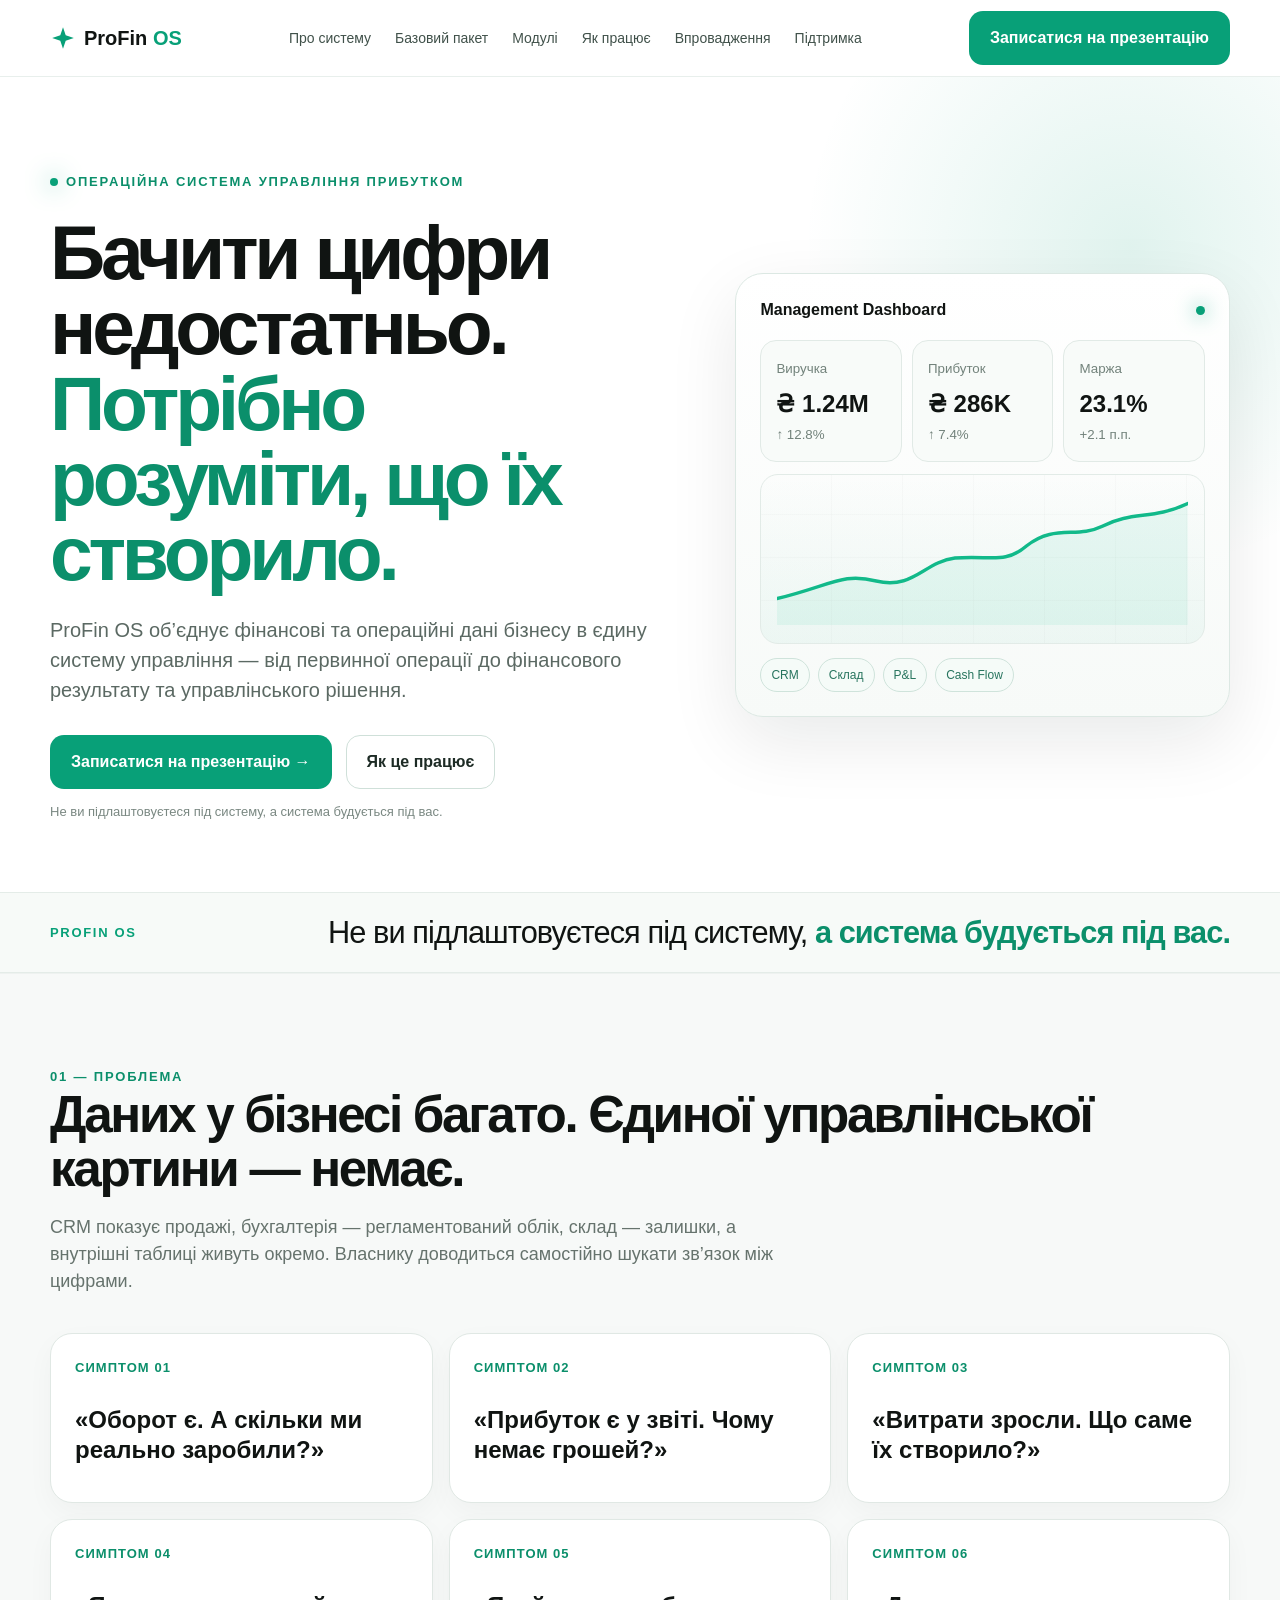
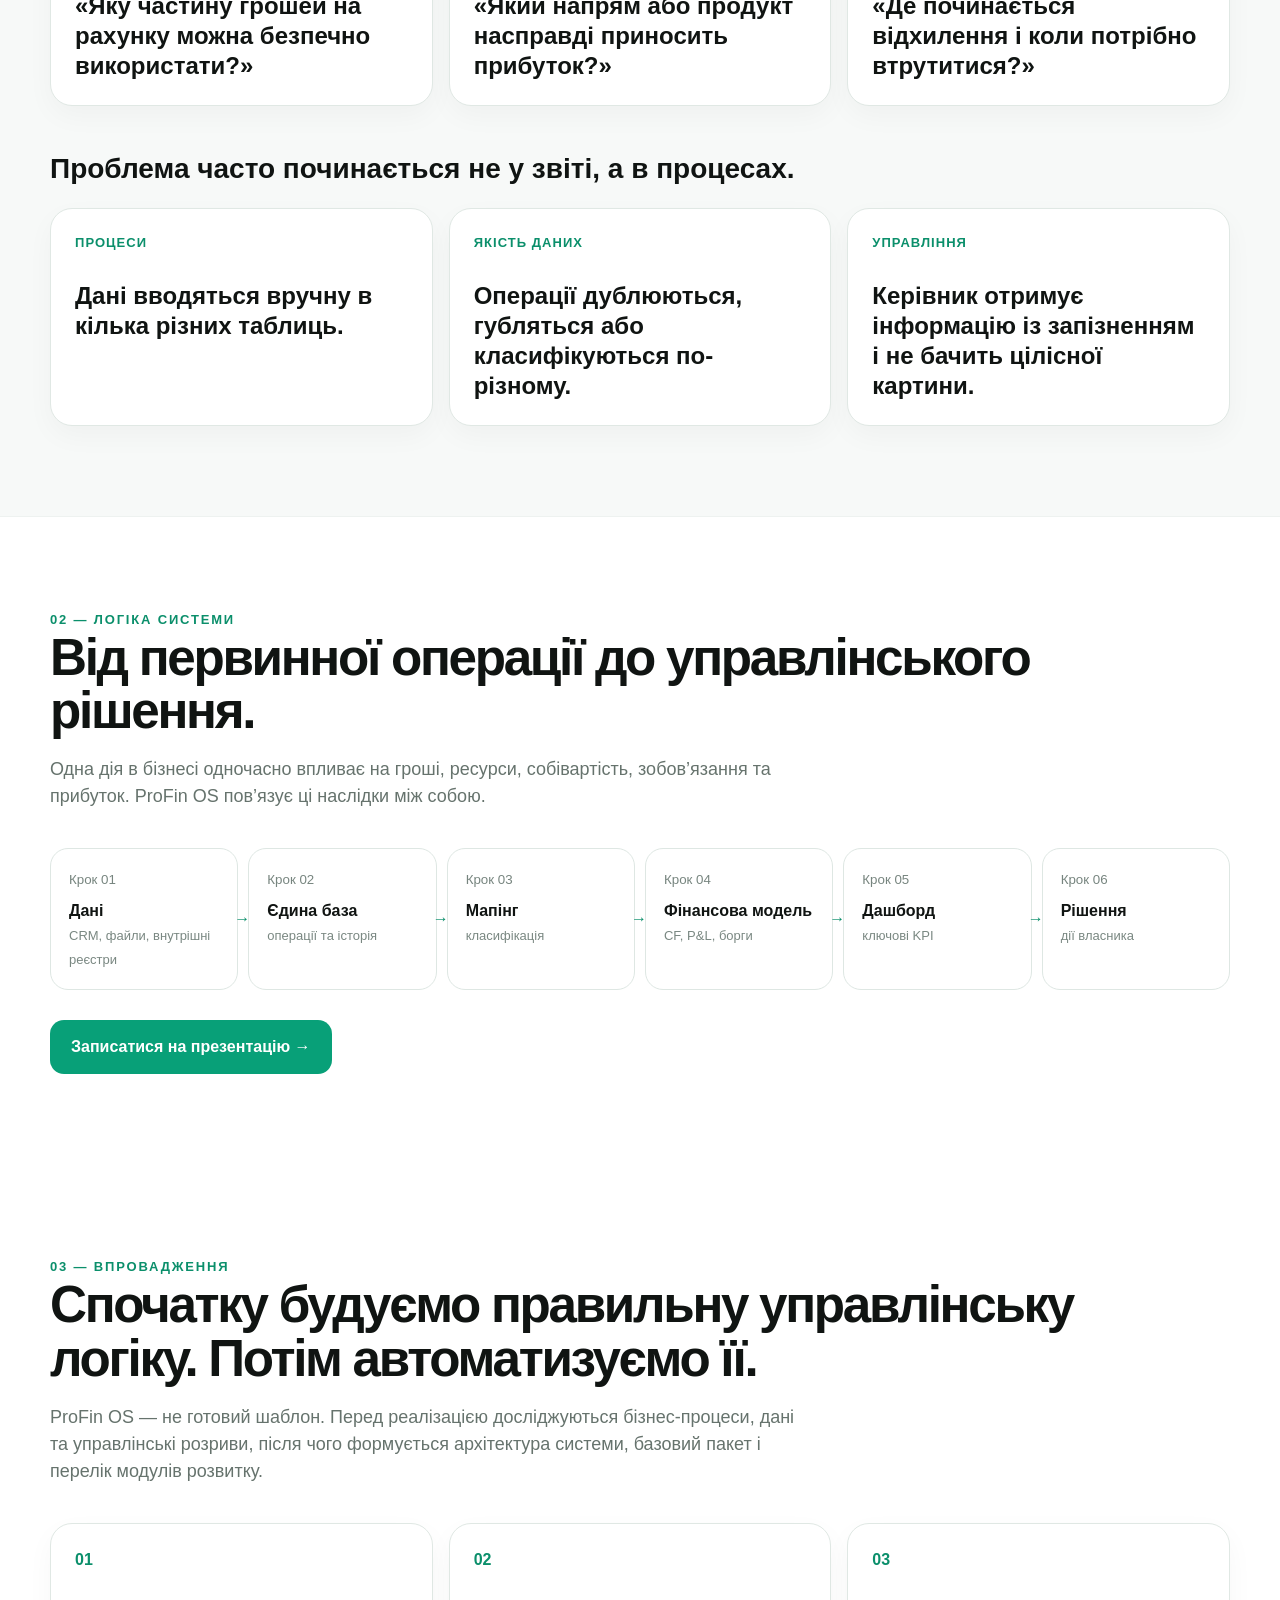
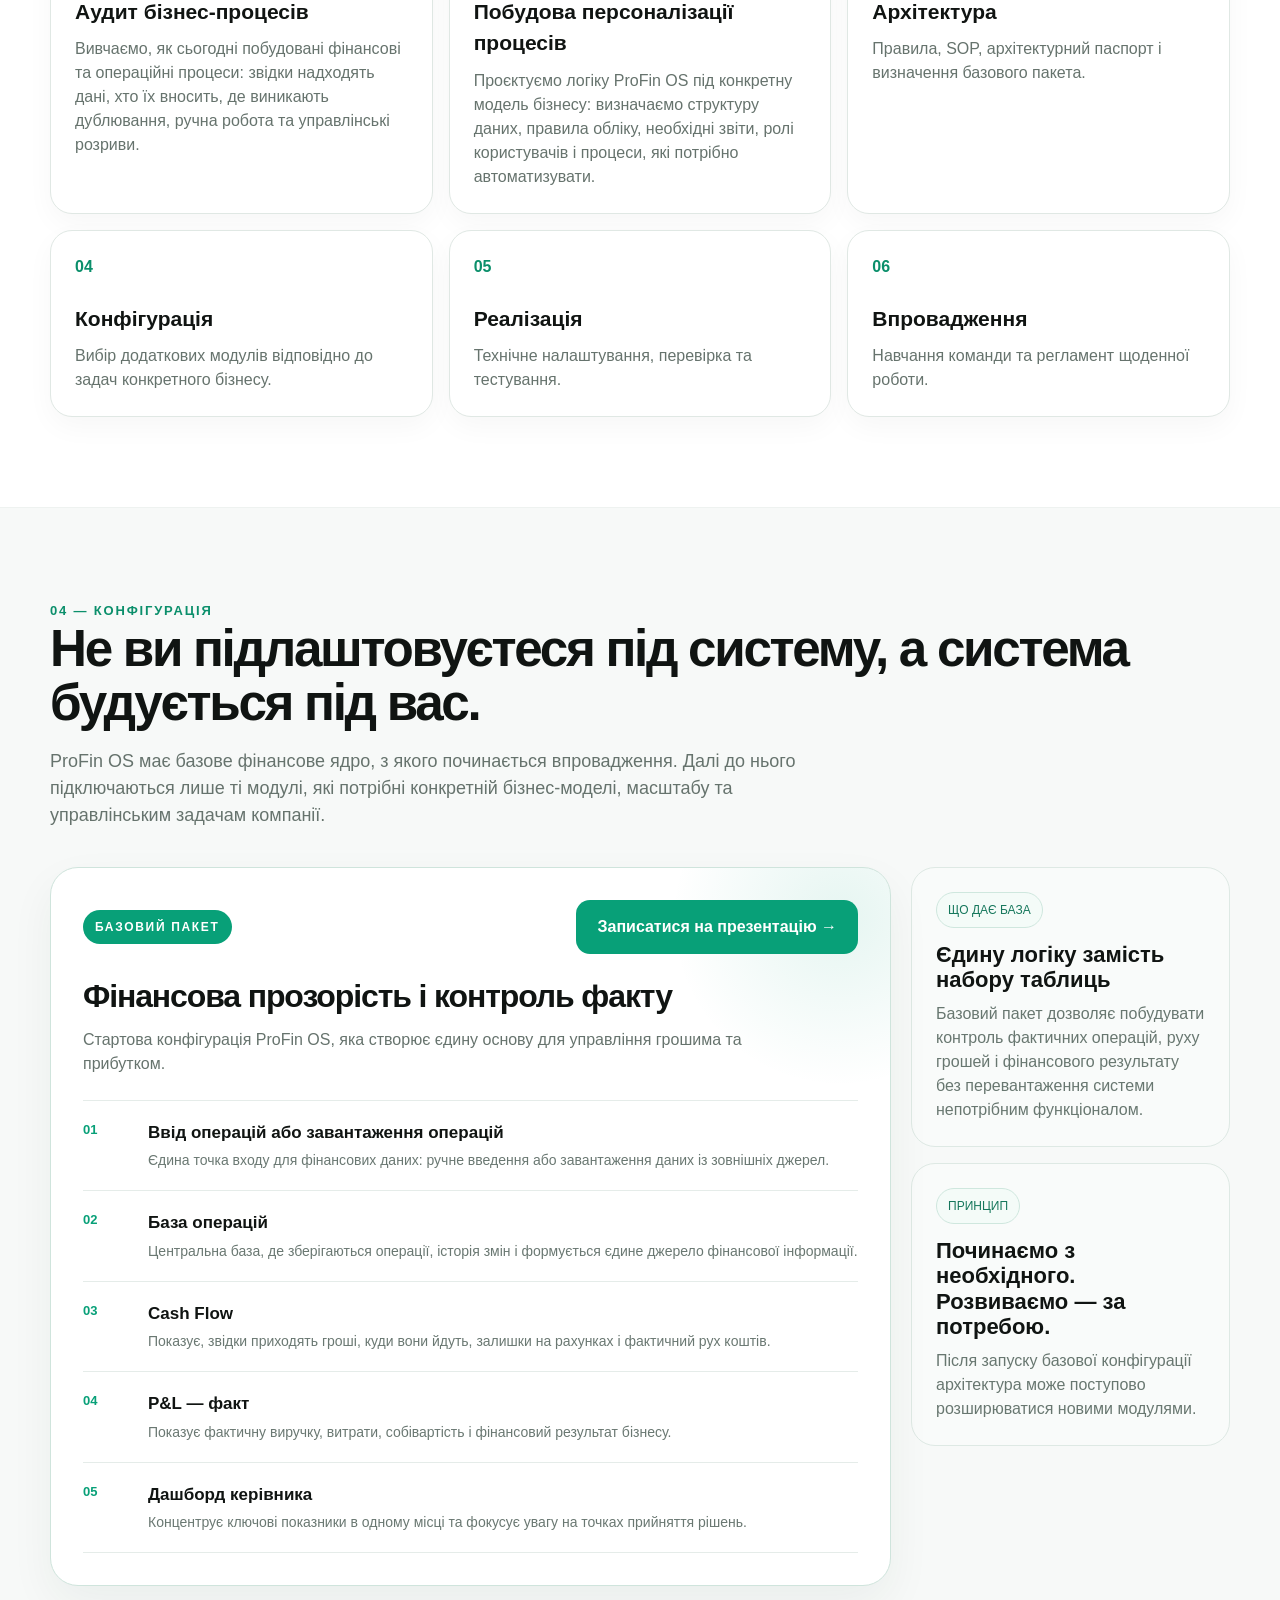
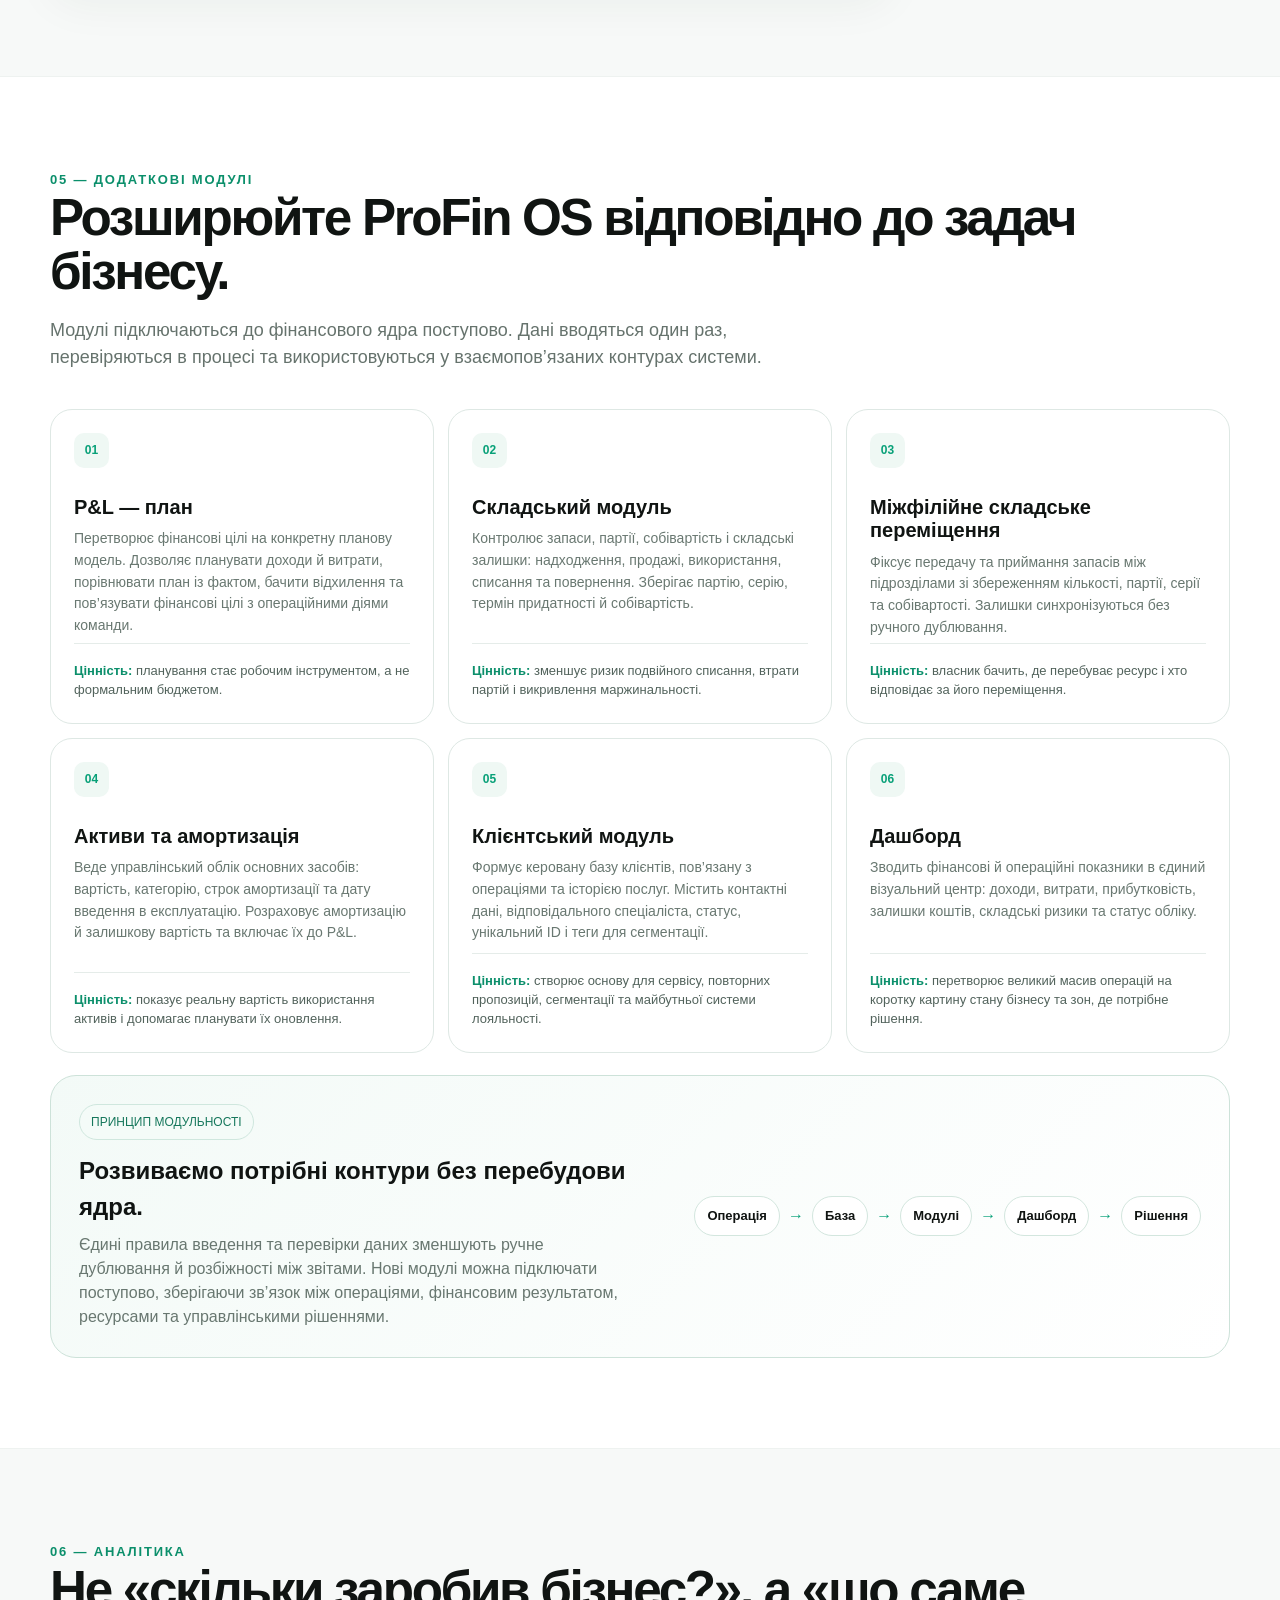
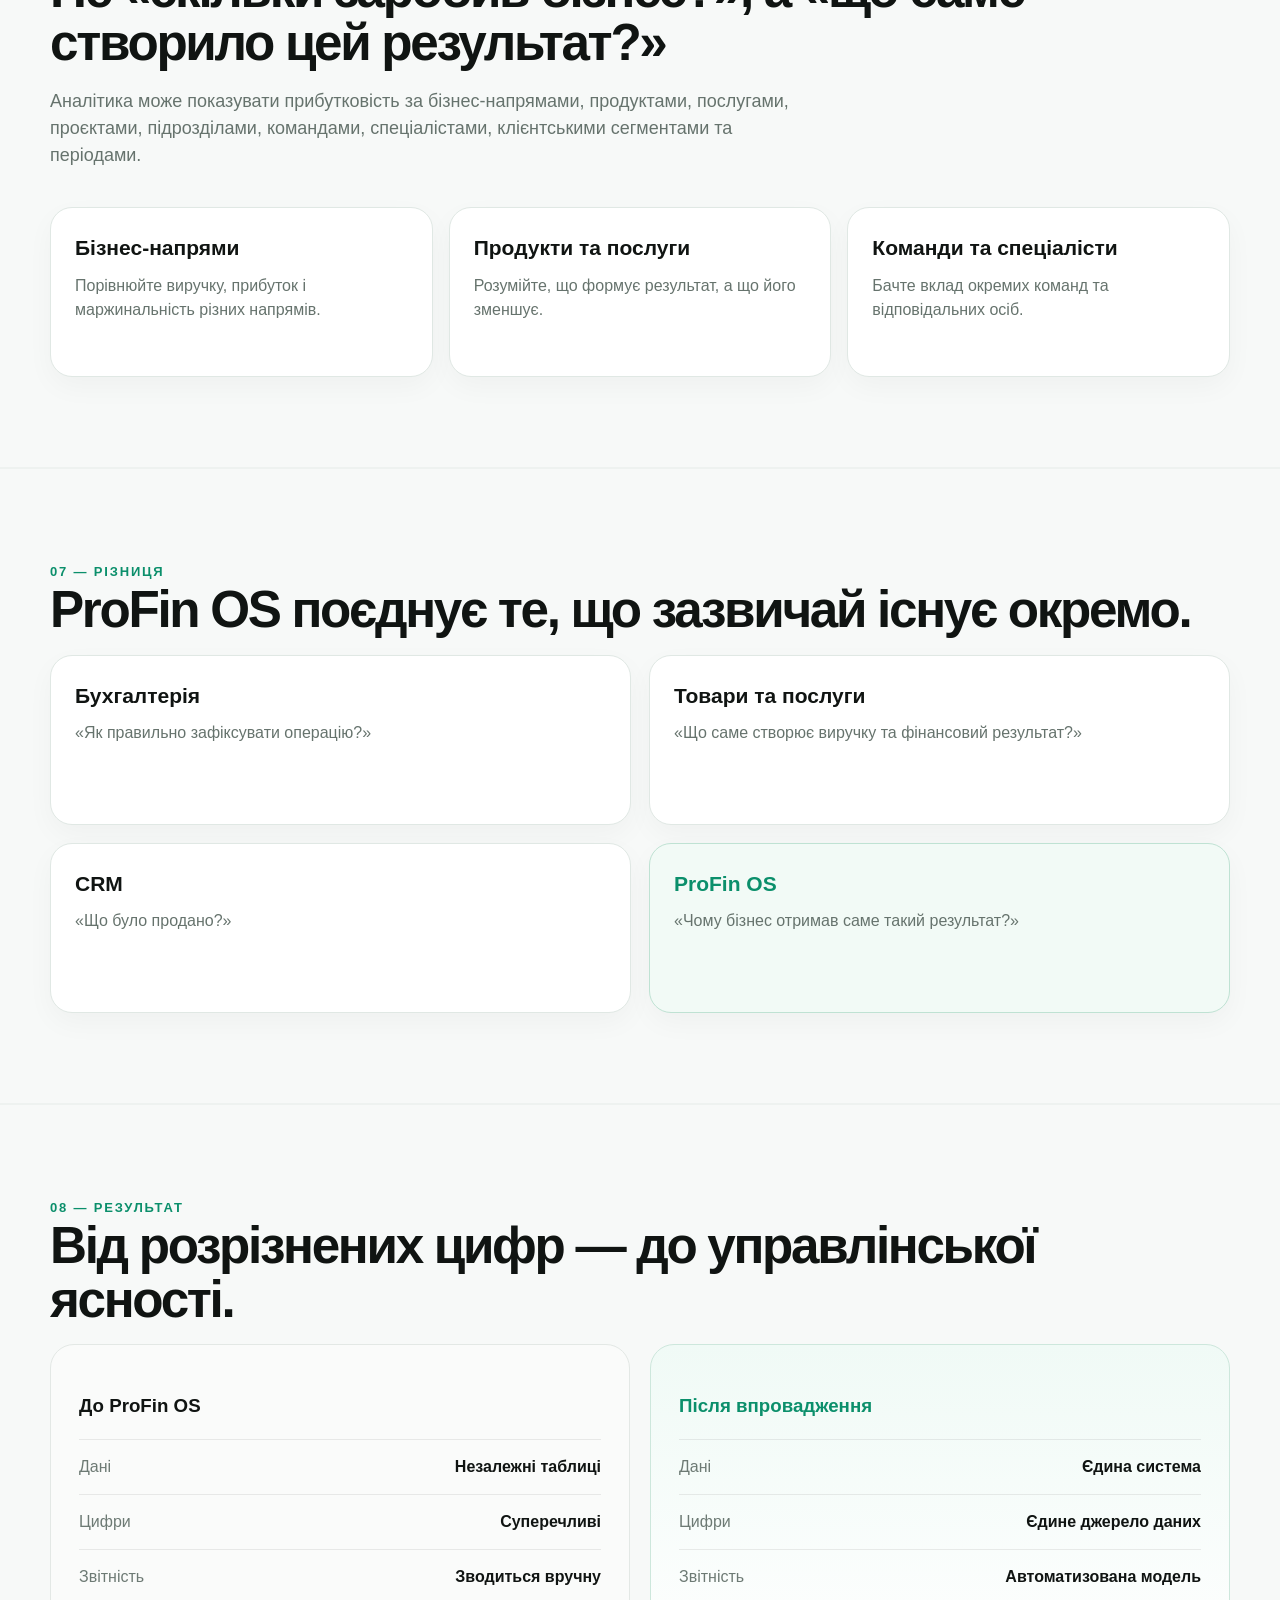
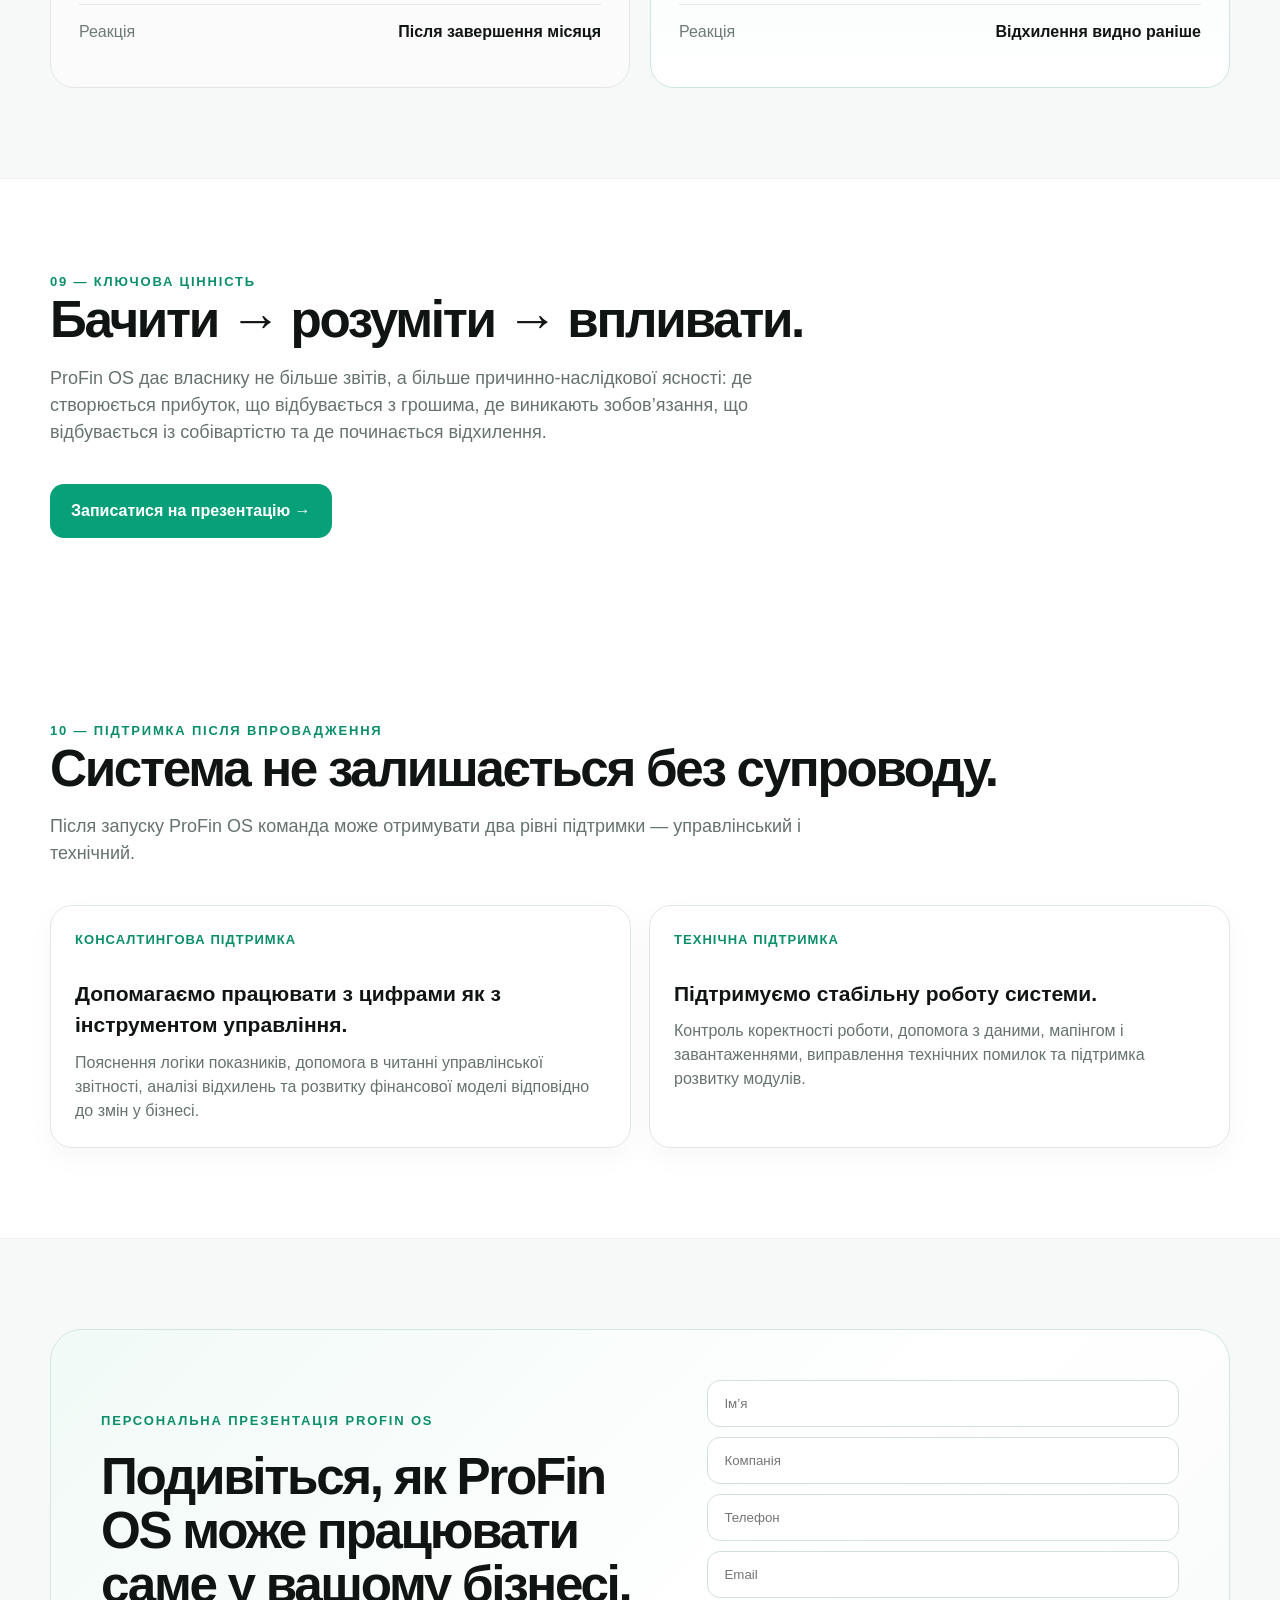
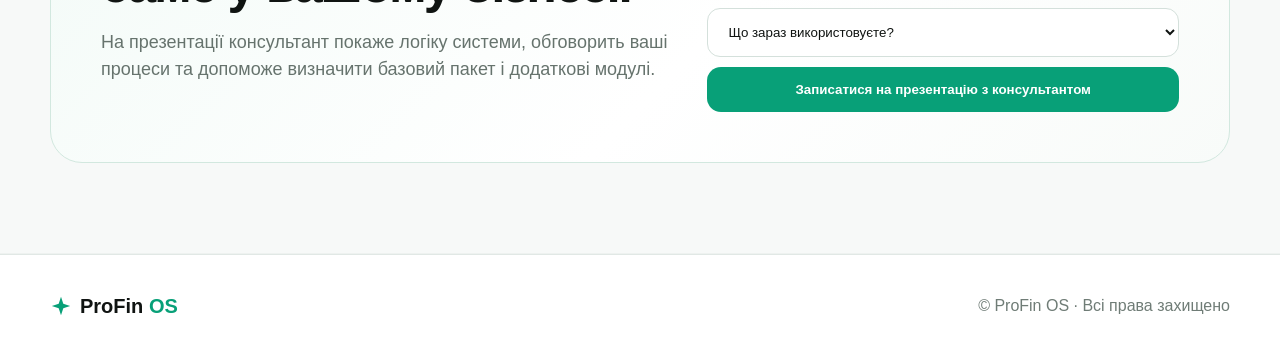
==== index.html @ 90329bd2 "Initial commit: landing page" ====
<!DOCTYPE html>
<html lang="uk">
<head>
<meta charset="utf-8"/>
<meta name="viewport" content="width=device-width, initial-scale=1"/>
<title>ProFin OS — операційна система управління прибутком</title>
<meta name="description" content="ProFin OS об'єднує фінансові та операційні дані бізнесу в єдину систему управління прибутком."/>
<link rel="stylesheet" href="style.css">
</head>
</head>
<body>
<header>
  <div class="container nav">
    <a class="logo" href="#top">
      <div class="logo-badge">
        <svg width="26" height="26" viewBox="0 0 24 24" fill="none" xmlns="http://www.w3.org/2000/svg">
          <path d="M12 2L14.5 9.5L22 12L14.5 14.5L12 22L9.5 14.5L2 12L9.5 9.5L12 2Z" fill="#08A078"/>
        </svg>
        <span>ProFin <strong>OS</strong></span>
      </div>
    </a>
    <nav class="navlinks">
      <a href="#about">Про систему</a><a href="#modules">Базовий пакет</a><a href="#additional">Модулі</a><a href="#how">Як працює</a><a href="#implementation">Впровадження</a><a href="#support">Підтримка</a>
    </nav>
    <a class="btn primary" href="#contact">Записатися на презентацію</a>
  </div>
</header>

<main id="top">
<section class="hero">
<div class="container hero-grid">
  <div>
    <div class="eyebrow"><span class="dot"></span> операційна система управління прибутком</div>
    <h1>Бачити цифри недостатньо. <span>Потрібно розуміти, що їх створило.</span></h1>
    <p class="lead">ProFin OS об’єднує фінансові та операційні дані бізнесу в єдину систему управління — від первинної операції до фінансового результату та управлінського рішення.</p>
    <div class="actions">
      <a class="btn primary" href="#contact">Записатися на презентацію →</a>
      <a class="btn ghost" href="#how">Як це працює</a>
    </div>
    <div class="micro">Не ви підлаштовуєтеся під систему, а система будується під вас.</div>
  </div>
  <div class="visual">
    <div class="screen-head"><div class="screen-title">Management Dashboard</div><div class="pulse"></div></div>
    <div class="kpis">
      <div class="kpi"><small>Виручка</small><b>₴ 1.24M</b><small>↑ 12.8%</small></div>
      <div class="kpi"><small>Прибуток</small><b>₴ 286K</b><small>↑ 7.4%</small></div>
      <div class="kpi"><small>Маржа</small><b>23.1%</b><small>+2.1 п.п.</small></div>
    </div>
    <div class="chart">
      <div class="linechart">
        <svg viewBox="0 0 600 150" preserveAspectRatio="none">
          <path d="M0,120 C80,105 95,90 145,100 C200,110 215,78 260,74 C310,70 332,82 365,60 C405,35 438,52 475,38 C520,20 548,31 600,12" fill="none" stroke="#12B98A" stroke-width="4" stroke-linecap="round"/>
          <path d="M0,120 C80,105 95,90 145,100 C200,110 215,78 260,74 C310,70 332,82 365,60 C405,35 438,52 475,38 C520,20 548,31 600,12 L600,150 L0,150 Z" fill="rgba(18,185,138,.08)"/>
        </svg>
      </div>
    </div>
    <div class="sourcebar"><span class="chip">CRM</span><span class="chip">Склад</span><span class="chip">P&L</span><span class="chip">Cash Flow</span></div>
  </div>
</div>
</section>

<section class="slogan-strip">
  <div class="container slogan-inner">
    <span class="slogan-mark">ProFin OS</span>
    <div class="slogan-text">Не ви підлаштовуєтеся під систему, <strong>а система будується під вас.</strong></div>
  </div>
</section>

<section class="section alt" id="about">
<div class="container">
  <div class="eyebrow">01 — проблема</div>
  <h2>Даних у бізнесі багато. Єдиної управлінської картини — немає.</h2>
  <p class="intro">CRM показує продажі, бухгалтерія — регламентований облік, склад — залишки, а внутрішні таблиці живуть окремо. Власнику доводиться самостійно шукати зв’язок між цифрами.</p>
  <div class="grid3">
    <div class="card"><div class="num">Симптом 01</div><div class="problem">«Оборот є. А скільки ми реально заробили?»</div></div>
    <div class="card"><div class="num">Симптом 02</div><div class="problem">«Прибуток є у звіті. Чому немає грошей?»</div></div>
    <div class="card"><div class="num">Симптом 03</div><div class="problem">«Витрати зросли. Що саме їх створило?»</div></div>
    <div class="card"><div class="num">Симптом 04</div><div class="problem">«Яку частину грошей на рахунку можна безпечно використати?»</div></div>
    <div class="card"><div class="num">Симптом 05</div><div class="problem">«Який напрям або продукт насправді приносить прибуток?»</div></div>
    <div class="card"><div class="num">Симптом 06</div><div class="problem">«Де починається відхилення і коли потрібно втрутитися?»</div></div>
  </div>
  <div style="margin:42px 0 18px"><h3 style="font-size:28px;margin:14px 0 0">Проблема часто починається не у звіті, а в процесах.</h3></div><div class="grid3"><div class="card"><div class="num">Процеси</div><div class="problem">Дані вводяться вручну в кілька різних таблиць.</div></div><div class="card"><div class="num">Якість даних</div><div class="problem">Операції дублюються, губляться або класифікуються по-різному.</div></div><div class="card"><div class="num">Управління</div><div class="problem">Керівник отримує інформацію із запізненням і не бачить цілісної картини.</div></div></div>
</div>
</section>

<section class="section" id="how">
<div class="container">
  <div class="eyebrow">02 — логіка системи</div>
  <h2>Від первинної операції до управлінського рішення.</h2>
  <p class="intro">Одна дія в бізнесі одночасно впливає на гроші, ресурси, собівартість, зобов’язання та прибуток. ProFin OS пов’язує ці наслідки між собою.</p>
  <div class="flow">
    <div class="step"><small>Крок 01</small><strong>Дані</strong><span class="micro">CRM, файли, внутрішні реєстри</span></div>
    <div class="step"><small>Крок 02</small><strong>Єдина база</strong><span class="micro">операції та історія</span></div>
    <div class="step"><small>Крок 03</small><strong>Мапінг</strong><span class="micro">класифікація</span></div>
    <div class="step"><small>Крок 04</small><strong>Фінансова модель</strong><span class="micro">CF, P&L, борги</span></div>
    <div class="step"><small>Крок 05</small><strong>Дашборд</strong><span class="micro">ключові KPI</span></div>
    <div class="step"><small>Крок 06</small><strong>Рішення</strong><span class="micro">дії власника</span></div>
  </div>

  <div class="section-cta">
    <a class="btn primary" href="#contact">Записатися на презентацію →</a>
  </div>
</div>
</section>


<section class="section" id="implementation">
<div class="container">
  <div class="eyebrow">03 — впровадження</div>
  <h2>Спочатку будуємо правильну управлінську логіку. Потім автоматизуємо її.</h2>
  <p class="intro">ProFin OS — не готовий шаблон. Перед реалізацією досліджуються бізнес-процеси, дані та управлінські розриви, після чого формується архітектура системи, базовий пакет і перелік модулів розвитку.</p>
  <div class="process">
    <div class="card"><h3>Аудит бізнес-процесів</h3><p>Вивчаємо, як сьогодні побудовані фінансові та операційні процеси: звідки надходять дані, хто їх вносить, де виникають дублювання, ручна робота та управлінські розриви.</p></div>
    <div class="card"><h3>Побудова персоналізації процесів</h3><p>Проєктуємо логіку ProFin OS під конкретну модель бізнесу: визначаємо структуру даних, правила обліку, необхідні звіти, ролі користувачів і процеси, які потрібно автоматизувати.</p></div>
    <div class="card"><h3>Архітектура</h3><p>Правила, SOP, архітектурний паспорт і визначення базового пакета.</p></div>
    <div class="card"><h3>Конфігурація</h3><p>Вибір додаткових модулів відповідно до задач конкретного бізнесу.</p></div>
    <div class="card"><h3>Реалізація</h3><p>Технічне налаштування, перевірка та тестування.</p></div>
    <div class="card"><h3>Впровадження</h3><p>Навчання команди та регламент щоденної роботи.</p></div>
  </div>
</div>
</section>
<section class="section alt" id="modules">
<div class="container">
  <div class="eyebrow">04 — конфігурація</div>
  <h2>Не ви підлаштовуєтеся під систему, а система будується під вас.</h2>
  <p class="intro">ProFin OS має базове фінансове ядро, з якого починається впровадження. Далі до нього підключаються лише ті модулі, які потрібні конкретній бізнес-моделі, масштабу та управлінським задачам компанії.</p>

  <div class="package-grid">
    <div class="package-card base-package">
      <div class="package-header">
        <div class="package-label">БАЗОВИЙ ПАКЕТ</div>
        <a class="btn primary package-cta" href="#contact">Записатися на презентацію →</a>
      </div>
      <h3>Фінансова прозорість і контроль факту</h3>
      <p class="package-intro">Стартова конфігурація ProFin OS, яка створює єдину основу для управління грошима та прибутком.</p>

      <div class="package-items">
        <div class="package-item"><span class="package-index">01</span><div><b>Ввід операцій або завантаження операцій</b><p>Єдина точка входу для фінансових даних: ручне введення або завантаження даних із зовнішніх джерел.</p></div></div>
        <div class="package-item"><span class="package-index">02</span><div><b>База операцій</b><p>Центральна база, де зберігаються операції, історія змін і формується єдине джерело фінансової інформації.</p></div></div>
        <div class="package-item"><span class="package-index">03</span><div><b>Cash Flow</b><p>Показує, звідки приходять гроші, куди вони йдуть, залишки на рахунках і фактичний рух коштів.</p></div></div>
        <div class="package-item"><span class="package-index">04</span><div><b>P&amp;L — факт</b><p>Показує фактичну виручку, витрати, собівартість і фінансовий результат бізнесу.</p></div></div>
        <div class="package-item"><span class="package-index">05</span><div><b>Дашборд керівника</b><p>Концентрує ключові показники в одному місці та фокусує увагу на точках прийняття рішень.</p></div></div>
      </div>
    </div>

    <div class="package-side">
      <div class="mini-card">
        <span class="badge">ЩО ДАЄ БАЗА</span>
        <h3>Єдину логіку замість набору таблиць</h3>
        <p>Базовий пакет дозволяє побудувати контроль фактичних операцій, руху грошей і фінансового результату без перевантаження системи непотрібним функціоналом.</p>
      </div>
      <div class="mini-card">
        <span class="badge">ПРИНЦИП</span>
        <h3>Починаємо з необхідного. Розвиваємо — за потребою.</h3>
        <p>Після запуску базової конфігурації архітектура може поступово розширюватися новими модулями.</p>
      </div>
    </div>
  </div>
</div>
</section>


<section class="section" id="additional">
<div class="container">
  <div class="eyebrow">05 — додаткові модулі</div>
  <h2>Розширюйте ProFin OS відповідно до задач бізнесу.</h2>
  <p class="intro">Модулі підключаються до фінансового ядра поступово. Дані вводяться один раз, перевіряються в процесі та використовуються у взаємопов’язаних контурах системи.</p>

  <div class="addons-grid">
    <div class="addon-card"><span class="addon-num">01</span><h3>P&amp;L — план</h3><p>Перетворює фінансові цілі на конкретну планову модель. Дозволяє планувати доходи й витрати, порівнювати план із фактом, бачити відхилення та пов’язувати фінансові цілі з операційними діями команди.</p><div class="addon-value"><b>Цінність:</b> планування стає робочим інструментом, а не формальним бюджетом.</div></div>

    <div class="addon-card"><span class="addon-num">02</span><h3>Складський модуль</h3><p>Контролює запаси, партії, собівартість і складські залишки: надходження, продажі, використання, списання та повернення. Зберігає партію, серію, термін придатності й собівартість.</p><div class="addon-value"><b>Цінність:</b> зменшує ризик подвійного списання, втрати партій і викривлення маржинальності.</div></div>

    <div class="addon-card"><span class="addon-num">03</span><h3>Міжфілійне складське переміщення</h3><p>Фіксує передачу та приймання запасів між підрозділами зі збереженням кількості, партії, серії та собівартості. Залишки синхронізуються без ручного дублювання.</p><div class="addon-value"><b>Цінність:</b> власник бачить, де перебуває ресурс і хто відповідає за його переміщення.</div></div>

    <div class="addon-card"><span class="addon-num">04</span><h3>Активи та амортизація</h3><p>Веде управлінський облік основних засобів: вартість, категорію, строк амортизації та дату введення в експлуатацію. Розраховує амортизацію й залишкову вартість та включає їх до P&amp;L.</p><div class="addon-value"><b>Цінність:</b> показує реальну вартість використання активів і допомагає планувати їх оновлення.</div></div>

    <div class="addon-card"><span class="addon-num">05</span><h3>Клієнтський модуль</h3><p>Формує керовану базу клієнтів, пов’язану з операціями та історією послуг. Містить контактні дані, відповідального спеціаліста, статус, унікальний ID і теги для сегментації.</p><div class="addon-value"><b>Цінність:</b> створює основу для сервісу, повторних пропозицій, сегментації та майбутньої системи лояльності.</div></div>

    <div class="addon-card"><span class="addon-num">06</span><h3>Дашборд</h3><p>Зводить фінансові й операційні показники в єдиний візуальний центр: доходи, витрати, прибутковість, залишки коштів, складські ризики та статус обліку.</p><div class="addon-value"><b>Цінність:</b> перетворює великий масив операцій на коротку картину стану бізнесу та зон, де потрібне рішення.</div></div>
  </div>

  <div class="system-note">
    <div>
      <span class="badge">ПРИНЦИП МОДУЛЬНОСТІ</span>
      <h3>Розвиваємо потрібні контури без перебудови ядра.</h3>
      <p>Єдині правила введення та перевірки даних зменшують ручне дублювання й розбіжності між звітами. Нові модулі можна підключати поступово, зберігаючи зв’язок між операціями, фінансовим результатом, ресурсами та управлінськими рішеннями.</p>
    </div>
    <div class="system-flow">
      <span>Операція</span><b>→</b><span>База</span><b>→</b><span>Модулі</span><b>→</b><span>Дашборд</span><b>→</b><span>Рішення</span>
    </div>
  </div>
</div>
</section>


<section class="section alt">
<div class="container">
  <div class="eyebrow">06 — аналітика</div>
  <h2>Не «скільки заробив бізнес?», а «що саме створило цей результат?»</h2>
  <p class="intro">Аналітика може показувати прибутковість за бізнес-напрямами, продуктами, послугами, проєктами, підрозділами, командами, спеціалістами, клієнтськими сегментами та періодами.</p>
  <div class="grid3">
    <div class="card"><h3>Бізнес-напрями</h3><p>Порівнюйте виручку, прибуток і маржинальність різних напрямів.</p></div>
    <div class="card"><h3>Продукти та послуги</h3><p>Розумійте, що формує результат, а що його зменшує.</p></div>
    <div class="card"><h3>Команди та спеціалісти</h3><p>Бачте вклад окремих команд та відповідальних осіб.</p></div>
  </div>
</div>
</section>

<section class="section alt">
<div class="container">
  <div class="eyebrow">07 — різниця</div>
  <h2>ProFin OS поєднує те, що зазвичай існує окремо.</h2>
  <div class="grid2">
    <div class="card"><h3>Бухгалтерія</h3><p>«Як правильно зафіксувати операцію?»</p></div>
    <div class="card"><h3>Товари та послуги</h3><p>«Що саме створює виручку та фінансовий результат?»</p></div>
    <div class="card"><h3>CRM</h3><p>«Що було продано?»</p></div>
    <div class="card" style="border-color:#BFE2D3;background:#F2FAF6"><h3 style="color:var(--brand2)">ProFin OS</h3><p>«Чому бізнес отримав саме такий результат?»</p></div>
  </div>
</div>
</section>



<section class="section alt">
<div class="container">
  <div class="eyebrow">08 — результат</div>
  <h2>Від розрізнених цифр — до управлінської ясності.</h2>
  <div class="compare">
    <div class="side before">
      <h3>До ProFin OS</h3>
      <div class="row"><span>Дані</span><span>Незалежні таблиці</span></div>
      <div class="row"><span>Цифри</span><span>Суперечливі</span></div>
      <div class="row"><span>Звітність</span><span>Зводиться вручну</span></div>
      <div class="row"><span>Реакція</span><span>Після завершення місяця</span></div>
    </div>
    <div class="side after">
      <h3 style="color:var(--brand2)">Після впровадження</h3>
      <div class="row"><span>Дані</span><span>Єдина система</span></div>
      <div class="row"><span>Цифри</span><span>Єдине джерело даних</span></div>
      <div class="row"><span>Звітність</span><span>Автоматизована модель</span></div>
      <div class="row"><span>Реакція</span><span>Відхилення видно раніше</span></div>
    </div>
  </div>
</div>
</section>

<section class="section">
<div class="container">
  <div class="eyebrow">09 — ключова цінність</div>
  <h2>Бачити → розуміти → впливати.</h2>
  <p class="intro">ProFin OS дає власнику не більше звітів, а більше причинно-наслідкової ясності: де створюється прибуток, що відбувається з грошима, де виникають зобов’язання, що відбувається із собівартістю та де починається відхилення.</p>

  <div class="section-cta">
    <a class="btn primary" href="#contact">Записатися на презентацію →</a>
  </div>
</div>
</section>

<section class="section" id="support"><div class="container"><div class="eyebrow">10 — підтримка після впровадження</div><h2>Система не залишається без супроводу.</h2><p class="intro">Після запуску ProFin OS команда може отримувати два рівні підтримки — управлінський і технічний.</p><div class="grid2"><div class="card"><div class="num">КОНСАЛТИНГОВА ПІДТРИМКА</div><h3>Допомагаємо працювати з цифрами як з інструментом управління.</h3><p>Пояснення логіки показників, допомога в читанні управлінської звітності, аналізі відхилень та розвитку фінансової моделі відповідно до змін у бізнесі.</p></div><div class="card"><div class="num">ТЕХНІЧНА ПІДТРИМКА</div><h3>Підтримуємо стабільну роботу системи.</h3><p>Контроль коректності роботи, допомога з даними, мапінгом і завантаженнями, виправлення технічних помилок та підтримка розвитку модулів.</p></div></div></div></section><section class="section alt" id="contact">
<div class="container">
  <div class="cta">
    <div>
      <div class="eyebrow">Персональна презентація ProFin OS</div>
      <h2 style="margin-top:18px">Подивіться, як ProFin OS може працювати саме у вашому бізнесі.</h2>
      <p class="intro" style="margin-bottom:0">На презентації консультант покаже логіку системи, обговорить ваші процеси та допоможе визначити базовий пакет і додаткові модулі.</p>
    </div>
    <form class="form" onsubmit="event.preventDefault(); alert('Прототип: форма працюватиме після підключення CRM / email.');">
      <input placeholder="Ім’я" required/>
      <input placeholder="Компанія"/>
      <input type="tel" placeholder="Телефон" required/>
      <input type="email" placeholder="Email"/>
      <select><option>Що зараз використовуєте?</option><option>Excel / Google Sheets</option><option>CRM</option><option>ERP</option><option>Бухгалтерська програма</option><option>Декілька систем</option></select>
      <button class="btn primary" type="submit">Записатися на презентацію з консультантом</button>
    </form>
  </div>
</div>
</section>
</main>

<footer>
<div class="container footerrow">
  <div class="logo-badge">
      <svg width="22" height="22" viewBox="0 0 24 24" fill="none" xmlns="http://www.w3.org/2000/svg">
        <path d="M12 2L14.5 9.5L22 12L14.5 14.5L12 22L9.5 14.5L2 12L9.5 9.5L12 2Z" fill="#08A078"/>
      </svg>
      <span>ProFin <strong>OS</strong></span>
    </div>
  <div>© ProFin OS · Всі права захищено</div>
</div>
</footer>
  <script src="script.js"></script>
</body>
</html>
---- style.css ----
:root {
  --bg:#FFFFFF; --panel:#FFFFFF; --panel2:#F7F9F8; --text:#101412; --muted:#66736D;
  --brand:#08A078; --brand2:#0B8F6B; --line:#DCE5E1; --white:#fff;
  --shadow: 0 24px 70px rgba(16,20,18,.09);
}
*{box-sizing:border-box}
html{scroll-behavior:smooth}
body{margin:0;background:var(--bg);color:var(--text);font-family:Inter,ui-sans-serif,-apple-system,BlinkMacSystemFont,"Segoe UI",sans-serif;line-height:1.5}
a{color:inherit;text-decoration:none}
.container{width:min(1180px,calc(100% - 40px));margin:0 auto}
header{position:sticky;top:0;z-index:50;background:rgba(255,255,255,.9);backdrop-filter:blur(16px);border-bottom:1px solid #E8EFEC}
.nav{display:flex;align-items:center;justify-content:space-between;height:76px;gap:24px}
.logo{display:flex;align-items:center;gap:10px}
.logo img{width:118px;height:44px;object-fit:contain}
.navlinks{display:flex;gap:24px;color:#40514A;font-size:14px}
.btn{display:inline-flex;align-items:center;justify-content:center;gap:10px;border-radius:14px;padding:14px 20px;font-weight:700;border:1px solid transparent;transition:.2s ease;cursor:pointer}
.btn.primary{background:var(--brand);color:#FFFFFF}
.btn.primary:hover{transform:translateY(-2px);background:var(--brand2)}
.btn.ghost{border-color:#CFE0D9;background:#FFFFFF;color:#1D2B25}
.hero{padding:92px 0 70px;overflow:hidden;position:relative}
.hero:before{content:"";position:absolute;right:-200px;top:-180px;width:700px;height:700px;background:radial-gradient(circle,rgba(8,160,120,.12),transparent 66%);pointer-events:none}
.eyebrow{display:inline-flex;align-items:center;gap:8px;color:#0B8F6B;font-size:13px;text-transform:uppercase;letter-spacing:.14em;font-weight:800}
.dot{width:8px;height:8px;border-radius:50%;background:var(--brand);box-shadow:0 0 24px var(--brand)}
.hero-grid{display:grid;grid-template-columns:1.12fr .88fr;gap:56px;align-items:center}
h1{font-size:clamp(46px,6vw,84px);line-height:.98;letter-spacing:-.055em;margin:22px 0 24px;max-width:850px}
h1 span{color:var(--brand2)}
.lead{font-size:20px;max-width:700px;color:#5B6963;margin:0 0 30px}
.actions{display:flex;gap:14px;flex-wrap:wrap}
.micro{font-size:13px;color:#7A8882;margin-top:13px}
.visual{background:linear-gradient(180deg,#FFFFFF,#F7FAF8);border:1px solid #DCE8E3;border-radius:28px;padding:24px;box-shadow:var(--shadow);position:relative}
.screen-head{display:flex;justify-content:space-between;align-items:center;margin-bottom:18px}
.screen-title{font-weight:800}
.pulse{width:9px;height:9px;background:var(--brand);border-radius:50%;box-shadow:0 0 20px var(--brand)}
.kpis{display:grid;grid-template-columns:repeat(3,1fr);gap:10px}
.kpi{background:#F8FBF9;border:1px solid #E1EAE6;border-radius:16px;padding:15px}
.kpi b{display:block;font-size:24px;margin-top:6px}
.kpi small{color:#72827B}
.chart{height:170px;margin-top:12px;border-radius:18px;border:1px solid #E2EBE7;background:
linear-gradient(to top,rgba(8,160,120,.05),transparent),
repeating-linear-gradient(to right,transparent 0 70px,rgba(16,20,18,.04) 71px),
repeating-linear-gradient(to top,transparent 0 42px,rgba(16,20,18,.04) 43px);position:relative;overflow:hidden}
.linechart{position:absolute;inset:18px 16px 18px 16px}
.linechart svg{width:100%;height:100%}
.sourcebar{display:flex;gap:8px;flex-wrap:wrap;margin-top:14px}
.chip{font-size:12px;border:1px solid #CFE3DB;color:#27745E;padding:7px 10px;border-radius:999px;background:#F5FBF8}
.section{padding:90px 0}
.section.alt{background:#F7F9F8;border-top:1px solid #EEF2F0;border-bottom:1px solid #EEF2F0}
.section h2{font-size:clamp(36px,4vw,58px);letter-spacing:-.045em;line-height:1.05;margin:0 0 18px}
.section .intro{color:#66736D;max-width:760px;font-size:18px;margin-bottom:38px}
.grid3{display:grid;grid-template-columns:repeat(3,1fr);gap:16px}
.grid2{display:grid;grid-template-columns:repeat(2,1fr);gap:18px}
.card{background:var(--panel);border:1px solid #E0E8E4;border-radius:22px;padding:24px;min-height:170px;box-shadow:0 10px 28px rgba(20,42,33,.035);transition:.2s ease}.card:hover{transform:translateY(-3px);box-shadow:0 18px 38px rgba(20,42,33,.07);border-color:#CFE2DA}
.card h3{margin:0 0 10px;font-size:21px}
.card p{margin:0;color:#66736D}
.card .num{color:var(--brand2);font-size:13px;font-weight:800;letter-spacing:.08em;text-transform:uppercase;margin-bottom:28px}
.problem{font-size:24px;line-height:1.25;font-weight:700}
.flow{display:grid;grid-template-columns:repeat(6,1fr);gap:10px;align-items:stretch}
.flow .step{position:relative;background:#FFFFFF;border:1px solid #DEE7E3;border-radius:18px;padding:18px;min-height:126px}
.flow .step:not(:last-child):after{content:"→";position:absolute;right:-13px;top:50%;transform:translateY(-50%);color:var(--brand2);z-index:2;font-weight:900}
.step small{color:#77857F}
.step strong{display:block;margin-top:8px}
.module-wrap{display:grid;grid-template-columns:1fr 1.3fr;gap:30px;align-items:start}
.module-core{position:sticky;top:110px;background:linear-gradient(180deg,#F6FBF8,#FFFFFF);border:1px solid #D9E9E2;border-radius:28px;padding:30px}
.module-core .orb{width:180px;height:180px;border-radius:50%;margin:20px auto;background:radial-gradient(circle at 35% 35%,#30D9AE,#08A078 52%,#087456 100%);display:flex;align-items:center;justify-content:center;font-size:26px;font-weight:900;box-shadow:0 0 80px rgba(8,160,120,.22)}
.modules{display:grid;grid-template-columns:repeat(2,1fr);gap:12px}
.module{background:#FFFFFF;border:1px solid #E0E8E4;padding:18px;border-radius:18px}
.module b{display:block;margin-bottom:5px}
.module small{color:#6A7973}
.compare{display:grid;grid-template-columns:1fr 1fr;gap:20px}
.compare .side{border-radius:24px;padding:28px}
.before{background:#FAFBFA;border:1px solid #E3E8E5}
.after{background:linear-gradient(180deg,#F0FAF6,#FFFFFF);border:1px solid #CDE7DC}
.row{display:flex;justify-content:space-between;gap:20px;border-top:1px solid rgba(16,20,18,.08);padding:15px 0}
.row:first-child{border-top:0}
.row span:first-child{color:#6D7A74}
.row span:last-child{text-align:right;font-weight:700}
.process{counter-reset:item;display:grid;grid-template-columns:repeat(3,1fr);gap:16px}
.process .card:before{counter-increment:item;content:"0" counter(item);display:block;color:var(--brand2);font-weight:900;margin-bottom:24px}
.cta{background:linear-gradient(135deg,#F1FAF6,#FFFFFF 60%,#F8FBF9);border:1px solid #D2E8DF;border-radius:32px;padding:50px;display:grid;grid-template-columns:1.1fr .9fr;gap:30px;align-items:center}
.form{display:grid;gap:10px}
input,select{width:100%;padding:15px 16px;border-radius:13px;border:1px solid #D4E0DB;background:#FFFFFF;color:#101412;outline:none}
footer{padding:36px 0;border-top:1px solid #E1E8E5;color:#6F7C76}
.footerrow{display:flex;justify-content:space-between;gap:20px;align-items:center}
.badge{display:inline-block;border:1px solid #CFE7DE;background:#F4FBF8;color:#16775C;border-radius:999px;padding:8px 11px;font-size:12px}

.slogan-strip{padding:22px 0;border-top:1px solid #E4ECE8;border-bottom:1px solid #E4ECE8;background:#F7FAF8}
.slogan-inner{display:flex;align-items:center;justify-content:space-between;gap:28px}
.slogan-mark{font-size:13px;font-weight:900;letter-spacing:.13em;text-transform:uppercase;color:var(--brand)}
.slogan-text{font-size:clamp(22px,2.4vw,34px);line-height:1.15;letter-spacing:-.03em;text-align:right}
.slogan-text strong{color:var(--brand2)}
.package-grid{display:grid;grid-template-columns:1.45fr .55fr;gap:20px;align-items:start}
.package-card{border-radius:28px;border:1px solid #CFE4DC;background:#FFFFFF;padding:32px;box-shadow:0 18px 45px rgba(17,48,37,.055)}
.base-package{position:relative;overflow:hidden}
.base-package:before{content:"";position:absolute;right:-120px;top:-120px;width:340px;height:340px;border-radius:50%;background:radial-gradient(circle,rgba(8,160,120,.10),transparent 70%)}
.package-label{display:inline-block;font-size:12px;letter-spacing:.14em;font-weight:900;color:#FFFFFF;background:var(--brand);border-radius:999px;padding:8px 12px;margin-bottom:18px}
.package-card h3{font-size:32px;letter-spacing:-.035em;margin:0 0 8px}
.package-intro{color:#66736D;margin:0 0 24px;max-width:700px}
.package-items{display:grid;gap:0;border-top:1px solid #E5ECE9}
.package-item{display:grid;grid-template-columns:50px 1fr;gap:15px;padding:19px 0;border-bottom:1px solid #E5ECE9}
.package-index{font-size:13px;font-weight:900;color:var(--brand)}
.package-item b{font-size:17px}
.package-item p{margin:5px 0 0;color:#6A7872;font-size:14px}
.package-side{display:grid;gap:16px}
.mini-card{border:1px solid #DEE9E4;background:#F9FBFA;border-radius:24px;padding:24px}
.mini-card h3{font-size:22px;line-height:1.15;margin:14px 0 10px}
.mini-card p{margin:0;color:#687770}
.addons-grid{display:grid;grid-template-columns:repeat(3,1fr);gap:14px}
.addon-card{border:1px solid #DEE8E4;border-radius:22px;background:#FFFFFF;padding:23px;min-height:190px;transition:.2s ease}
.addon-card:hover{transform:translateY(-3px);border-color:#BFDCCD;box-shadow:0 16px 34px rgba(20,42,33,.06)}
.addon-num{display:inline-flex;width:35px;height:35px;align-items:center;justify-content:center;border-radius:10px;background:#EFF8F4;color:var(--brand);font-size:12px;font-weight:900;margin-bottom:28px}
.addon-card h3{font-size:20px;line-height:1.18;margin:0 0 9px}
.addon-card p{font-size:14px;color:#697871;margin:0}
.system-note{margin-top:22px;border:1px solid #CDE2D9;background:linear-gradient(135deg,#F3FAF7,#FFFFFF);border-radius:26px;padding:28px;display:grid;grid-template-columns:1fr 1fr;gap:28px;align-items:center}
.system-note h3{font-size:24px;margin:13px 0 8px}
.system-note p{color:#687770;margin:0}
.system-flow{display:flex;gap:8px;flex-wrap:wrap;align-items:center;justify-content:flex-end}
.system-flow span{border:1px solid #D3E6DE;background:#FFFFFF;border-radius:999px;padding:9px 12px;font-size:13px;font-weight:700}
.system-flow b{color:var(--brand)}

.section-cta{margin-top:30px;display:flex;justify-content:flex-start}.section-cta .btn{min-width:245px;text-align:center}

.package-header{display:flex;align-items:center;justify-content:space-between;gap:16px;margin-bottom:18px;position:relative;z-index:1}
.package-header .package-label{margin-bottom:0}
.package-cta{white-space:nowrap}


.addon-card{min-height:315px;display:flex;flex-direction:column}
.addon-card p{line-height:1.55}
.addon-value{margin-top:auto;padding-top:18px;border-top:1px solid #E5ECE9;color:#52635C;font-size:13px;line-height:1.45}
.addon-value b{color:var(--brand2)}

@media(max-width:900px){
 .navlinks{display:none} .hero-grid,.module-wrap,.cta,.package-grid,.system-note{grid-template-columns:1fr}
 .grid3,.process,.addons-grid{grid-template-columns:1fr 1fr} .flow{grid-template-columns:1fr 1fr}
 .flow .step:after{display:none} .module-core{position:relative;top:auto} .compare{grid-template-columns:1fr}
}
@media(max-width:620px){
 .container{width:min(100% - 24px,1180px)} .hero{padding-top:58px} h1{font-size:48px}
 .grid3,.grid2,.process,.modules,.kpis,.addons-grid{grid-template-columns:1fr} .flow{grid-template-columns:1fr}
 .cta{padding:28px} .footerrow{align-items:flex-start;flex-direction:column}.slogan-inner{align-items:flex-start;flex-direction:column}.slogan-text{text-align:left}.system-flow{justify-content:flex-start}
 .nav .btn{padding:11px 13px;font-size:13px}
}

/* Logo Badge Styling (Зелена зірка + текст) */
.logo-badge {
  display: inline-flex;
  align-items: center;
  gap: 8px;
  font-size: 20px;
  font-weight: 700;
  color: var(--text);
  text-decoration: none;
}
.logo-badge strong {
  color: var(--brand);
}
.mobile-toggle {
  display: none !important;
}
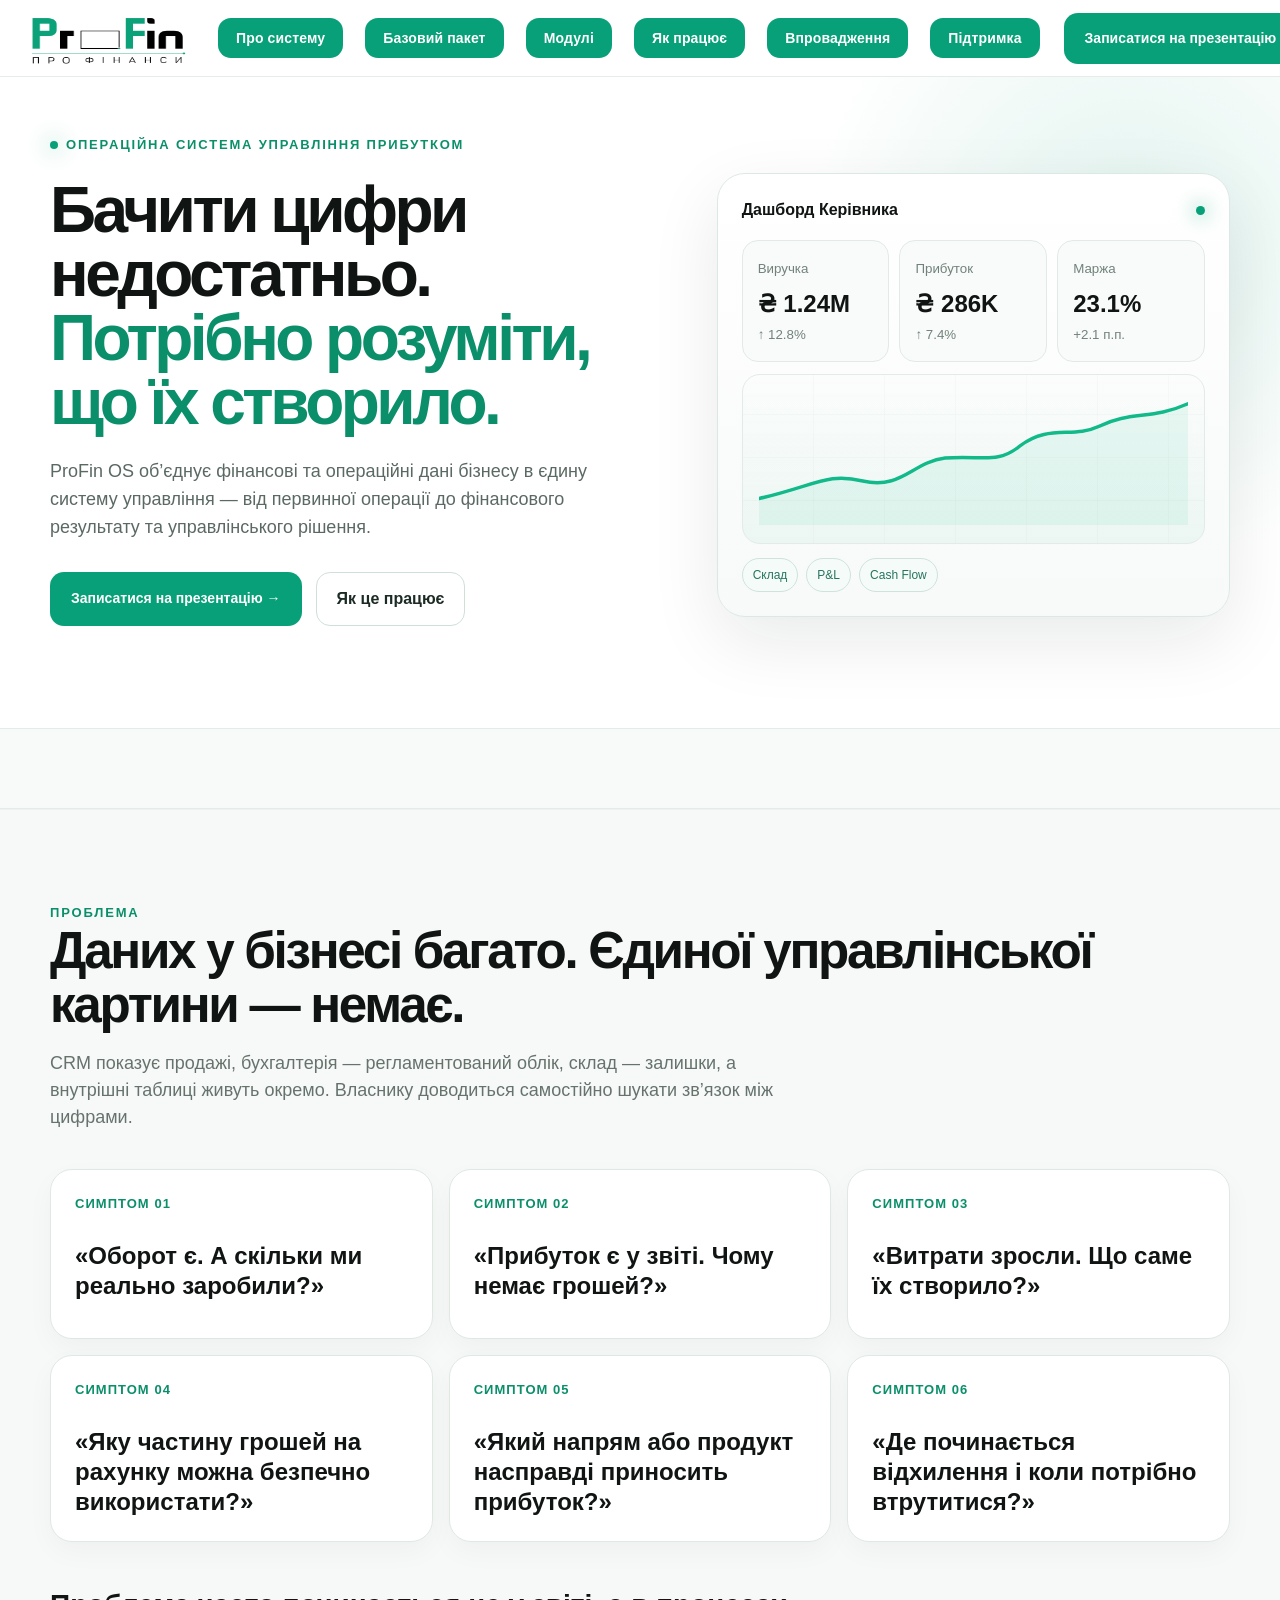
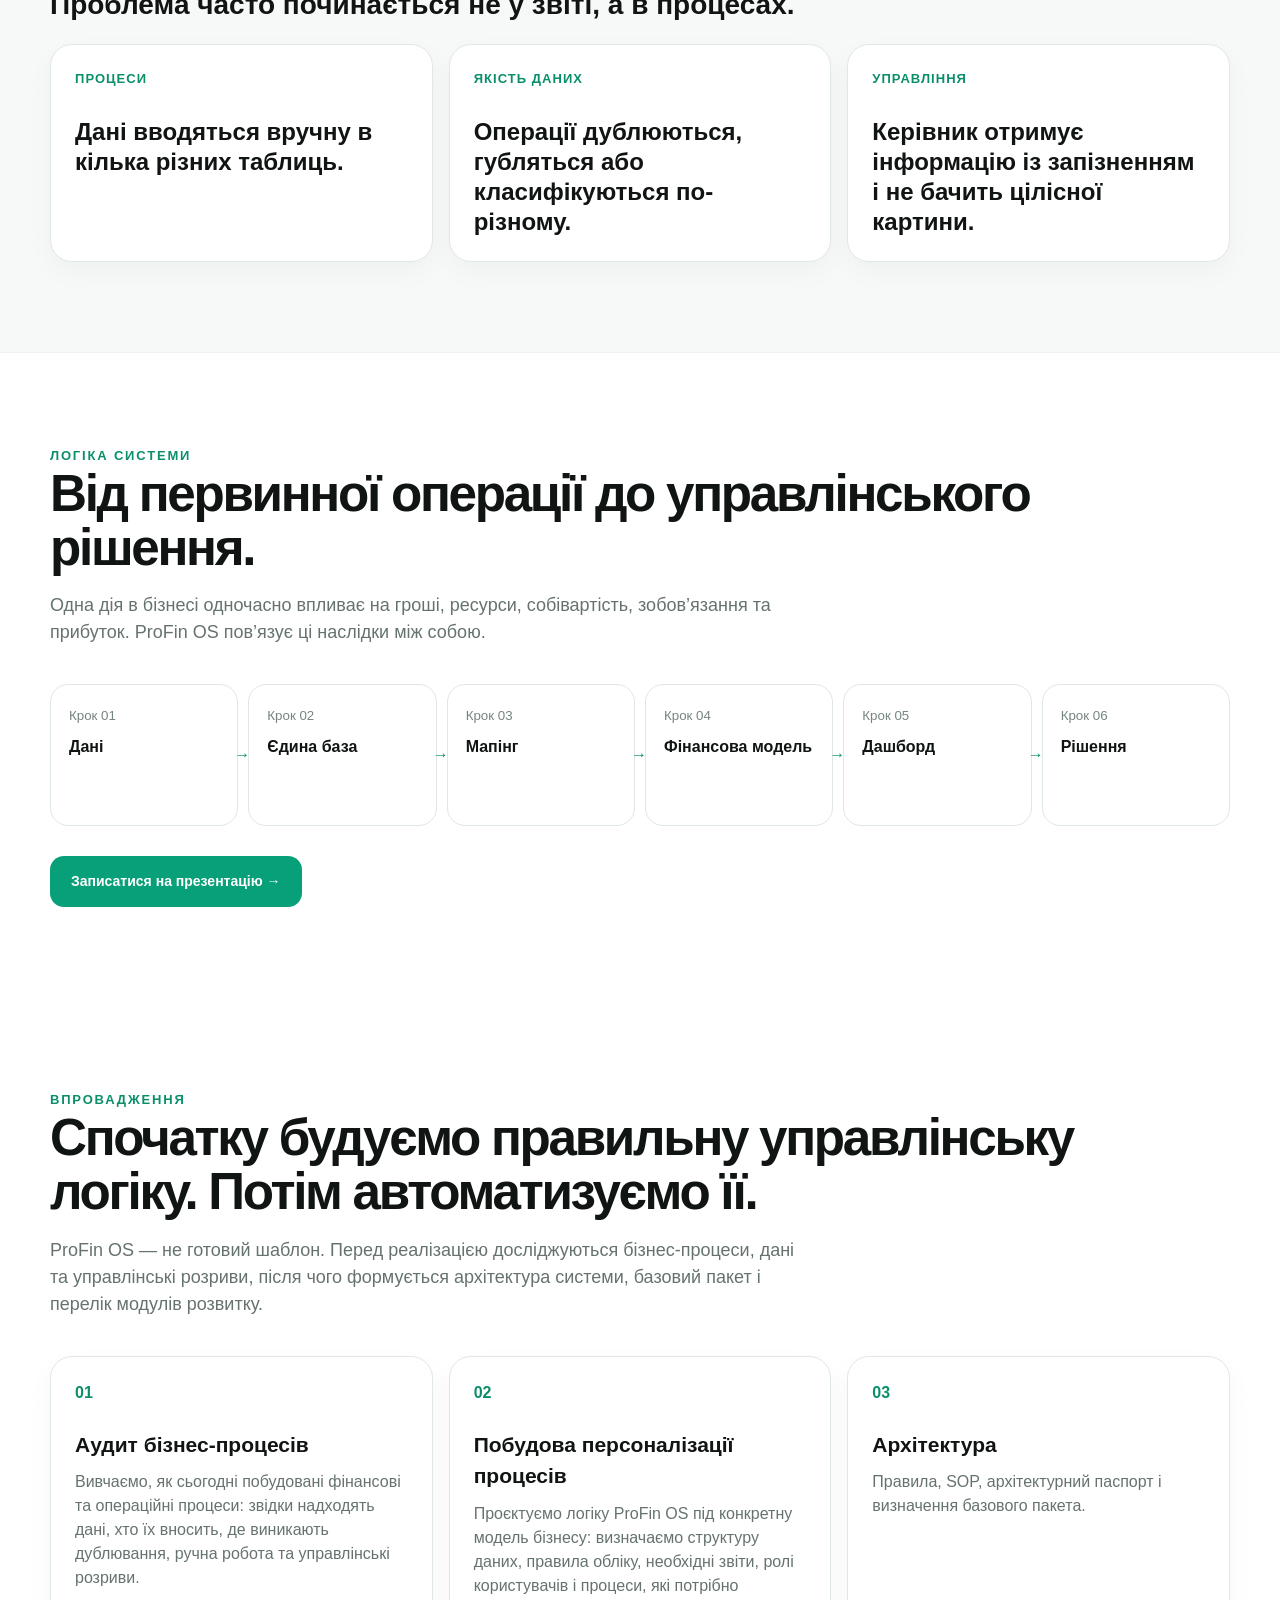
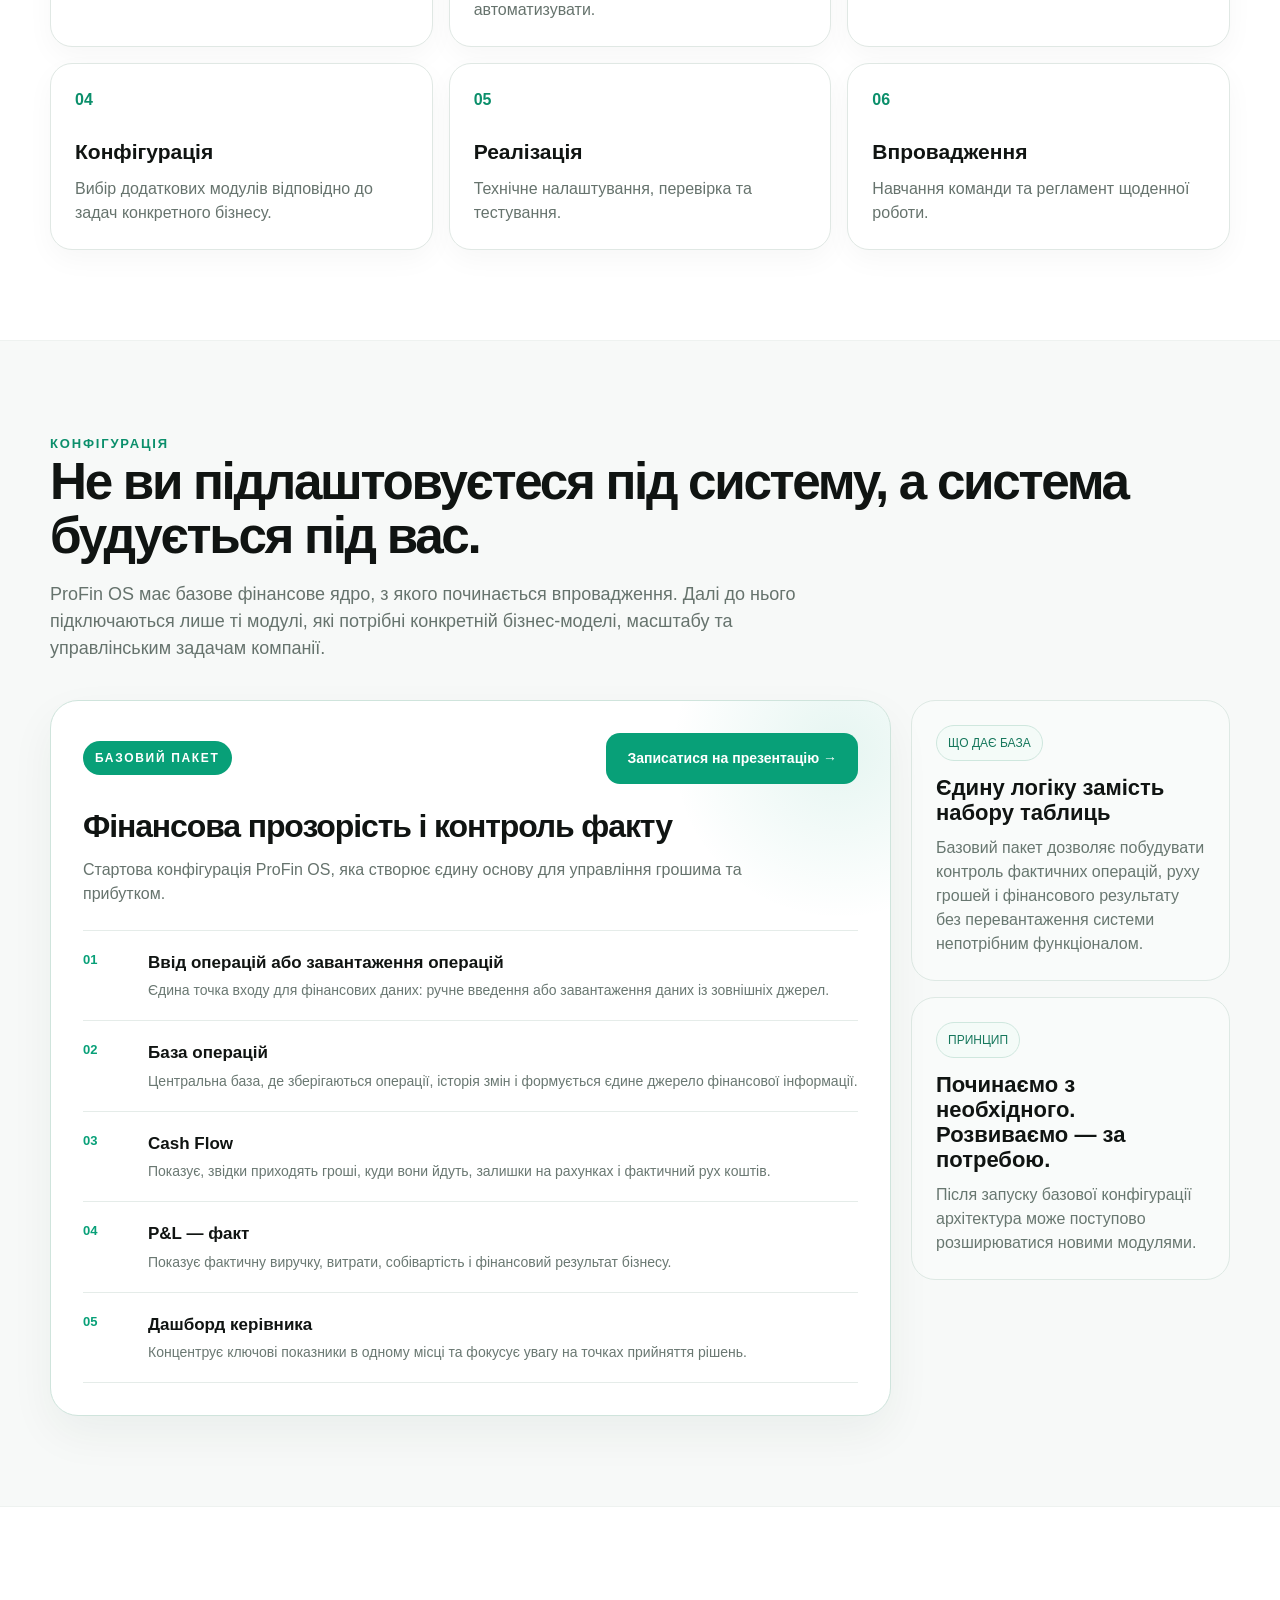
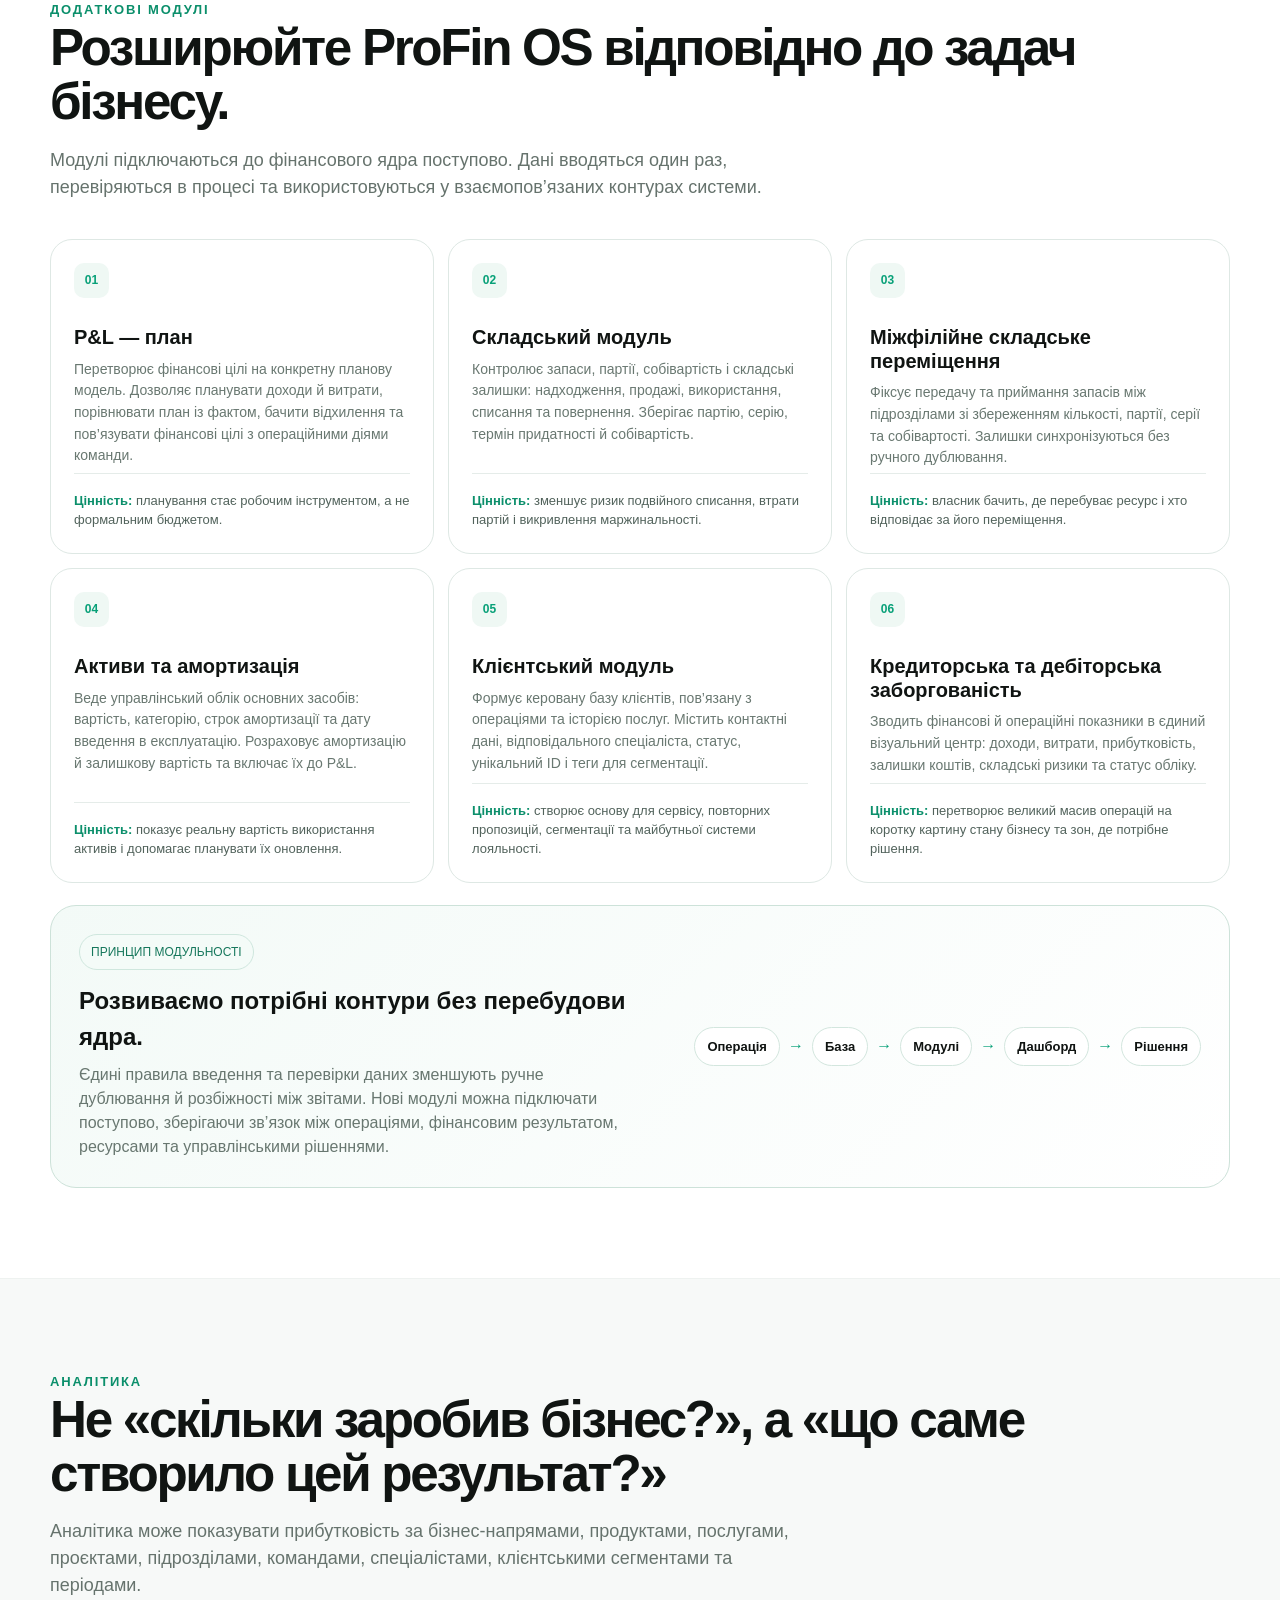
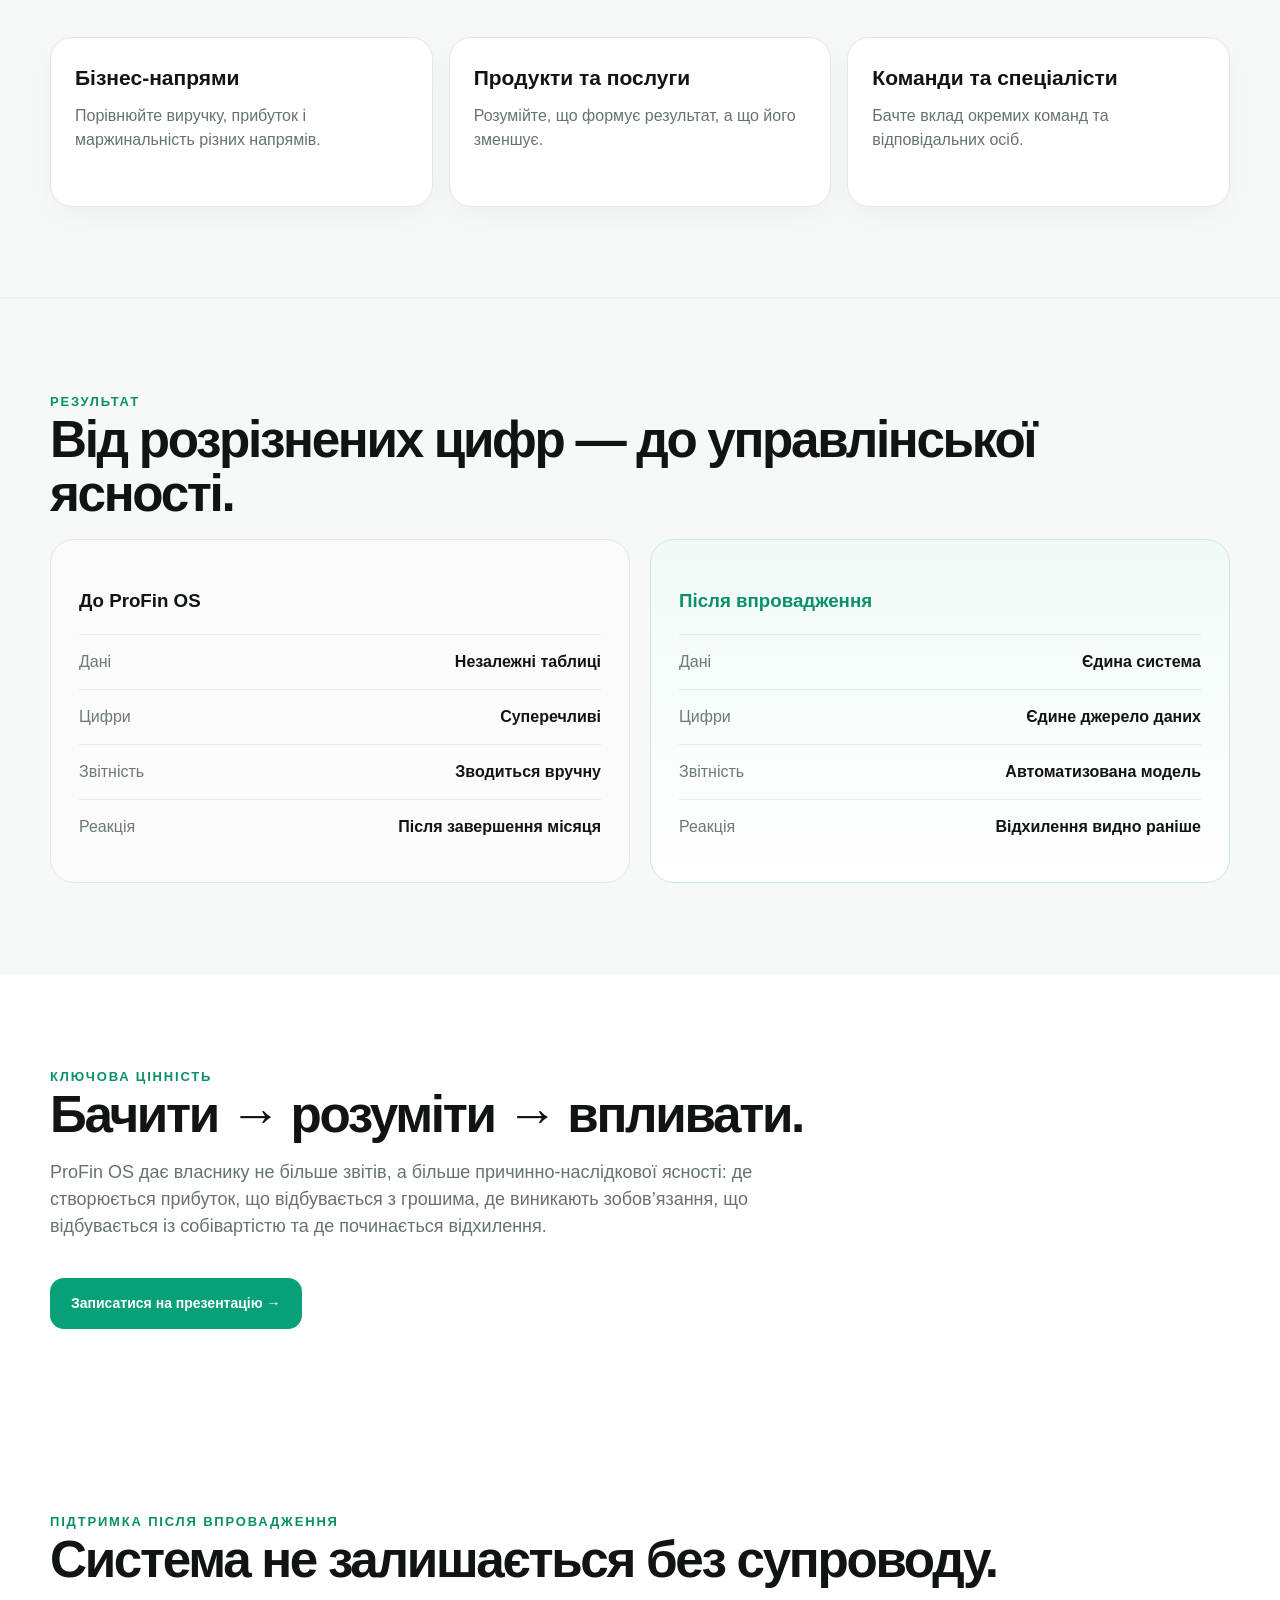
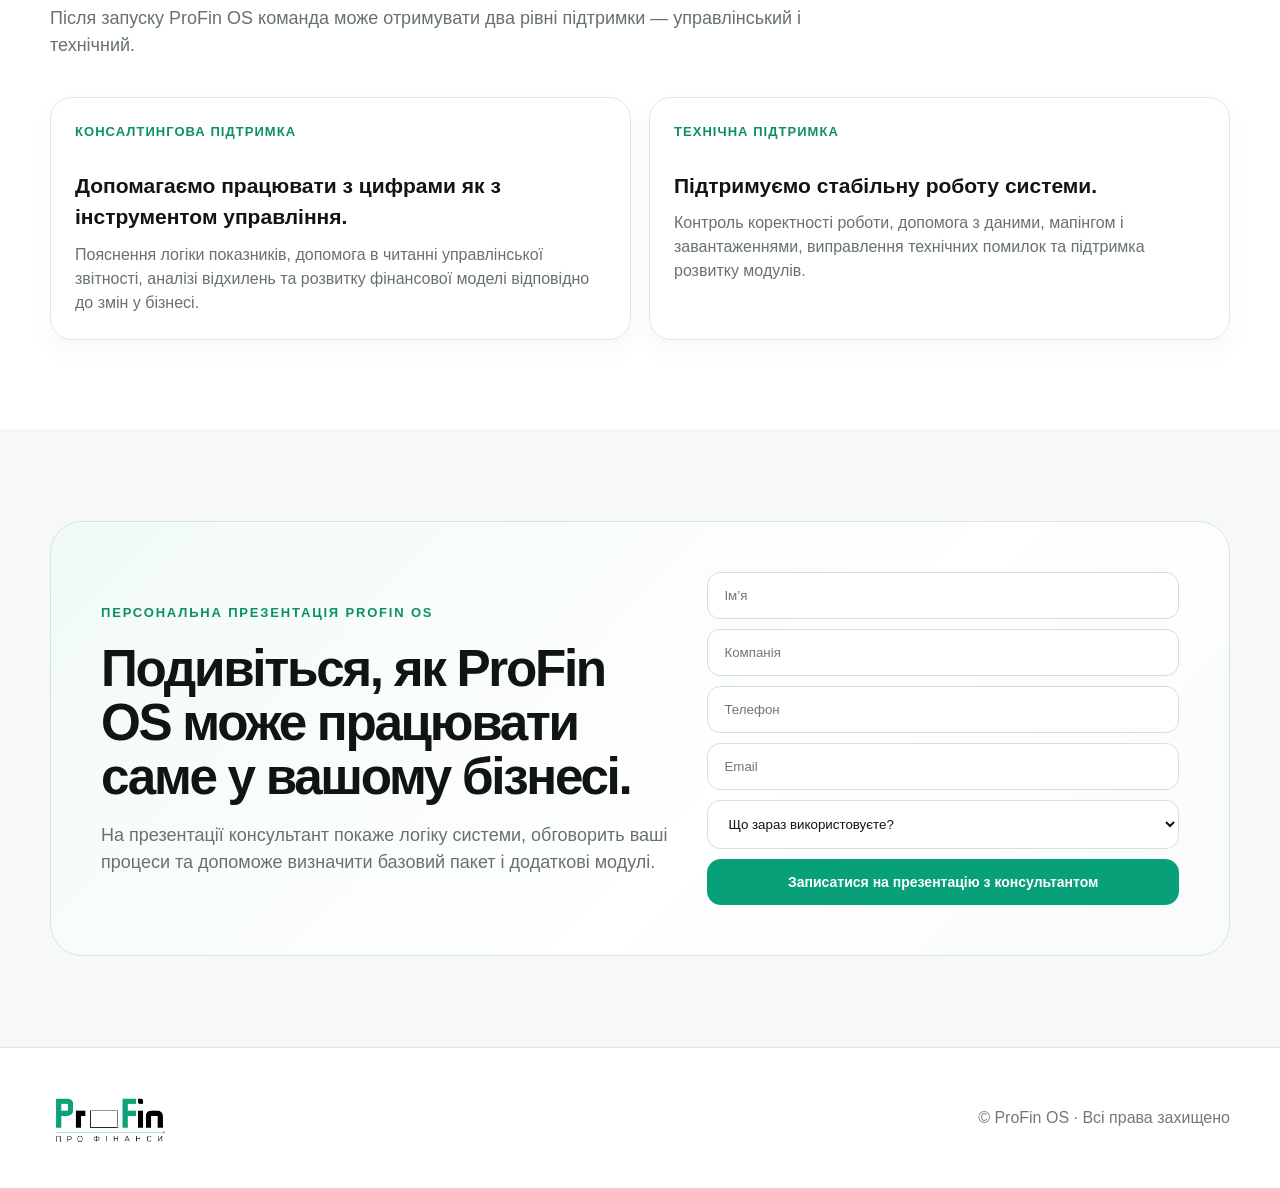
==== commit 5ce6527b: "Initial commit" ====
--- a/index.html
+++ b/index.html
@@ -11,15 +11,12 @@
 <body>
 <header>
   <div class="container nav">
-    <a class="logo" href="#top">
-      <div class="logo-badge">
-        <svg width="26" height="26" viewBox="0 0 24 24" fill="none" xmlns="http://www.w3.org/2000/svg">
-          <path d="M12 2L14.5 9.5L22 12L14.5 14.5L12 22L9.5 14.5L2 12L9.5 9.5L12 2Z" fill="#08A078"/>
-        </svg>
-        <span>ProFin <strong>OS</strong></span>
-      </div>
-    </a>
-    <nav class="navlinks">
+
+  <a class="nav-logo" href="#top">
+    <img src="profin-logo.png" alt="ProFin OS">
+  </a>
+
+  <nav class="navlinks">
       <a href="#about">Про систему</a><a href="#modules">Базовий пакет</a><a href="#additional">Модулі</a><a href="#how">Як працює</a><a href="#implementation">Впровадження</a><a href="#support">Підтримка</a>
     </nav>
     <a class="btn primary" href="#contact">Записатися на презентацію</a>
@@ -29,18 +26,43 @@
 <main id="top">
 <section class="hero">
 <div class="container hero-grid">
-  <div>
-    <div class="eyebrow"><span class="dot"></span> операційна система управління прибутком</div>
-    <h1>Бачити цифри недостатньо. <span>Потрібно розуміти, що їх створило.</span></h1>
-    <p class="lead">ProFin OS об’єднує фінансові та операційні дані бізнесу в єдину систему управління — від первинної операції до фінансового результату та управлінського рішення.</p>
+
+  <div class="hero-copy">
+    <div class="eyebrow">
+      <span class="dot"></span>
+      операційна система управління прибутком
+    </div>
+
+    <h1>
+      Бачити цифри недостатньо.
+      <span>Потрібно розуміти, що їх створило.</span>
+    </h1>
+
+    <p class="lead">
+      ProFin OS об’єднує фінансові та операційні дані бізнесу в єдину
+      систему управління — від первинної операції до фінансового
+      результату та управлінського рішення.
+    </p>
+
     <div class="actions">
-      <a class="btn primary" href="#contact">Записатися на презентацію →</a>
-      <a class="btn ghost" href="#how">Як це працює</a>
-    </div>
-    <div class="micro">Не ви підлаштовуєтеся під систему, а система будується під вас.</div>
+      <a class="btn primary" href="#contact">
+        Записатися на презентацію →
+      </a>
+
+      <a class="btn ghost" href="#how">
+        Як це працює
+      </a>
+    </div>
+
+    <div class="micro">
+      Не ви підлаштовуєтеся під систему, а система будується під вас.
+    </div>
   </div>
   <div class="visual">
-    <div class="screen-head"><div class="screen-title">Management Dashboard</div><div class="pulse"></div></div>
+    <div class="screen-head">
+  <div class="screen-title">Дашборд Керівника</div>
+  <div class="pulse"></div>
+</div>
     <div class="kpis">
       <div class="kpi"><small>Виручка</small><b>₴ 1.24M</b><small>↑ 12.8%</small></div>
       <div class="kpi"><small>Прибуток</small><b>₴ 286K</b><small>↑ 7.4%</small></div>
@@ -54,8 +76,11 @@
         </svg>
       </div>
     </div>
-    <div class="sourcebar"><span class="chip">CRM</span><span class="chip">Склад</span><span class="chip">P&L</span><span class="chip">Cash Flow</span></div>
-  </div>
+    <div class="sourcebar">
+  <span class="chip">Склад</span>
+  <span class="chip">P&L</span>
+  <span class="chip">Cash Flow</span>
+</div>
 </div>
 </section>
 
@@ -68,7 +93,7 @@
 
 <section class="section alt" id="about">
 <div class="container">
-  <div class="eyebrow">01 — проблема</div>
+  <div class="eyebrow">Проблема</div>
   <h2>Даних у бізнесі багато. Єдиної управлінської картини — немає.</h2>
   <p class="intro">CRM показує продажі, бухгалтерія — регламентований облік, склад — залишки, а внутрішні таблиці живуть окремо. Власнику доводиться самостійно шукати зв’язок між цифрами.</p>
   <div class="grid3">
@@ -85,7 +110,7 @@
 
 <section class="section" id="how">
 <div class="container">
-  <div class="eyebrow">02 — логіка системи</div>
+  <div class="eyebrow">Логіка системи</div>
   <h2>Від первинної операції до управлінського рішення.</h2>
   <p class="intro">Одна дія в бізнесі одночасно впливає на гроші, ресурси, собівартість, зобов’язання та прибуток. ProFin OS пов’язує ці наслідки між собою.</p>
   <div class="flow">
@@ -106,7 +131,7 @@
 
 <section class="section" id="implementation">
 <div class="container">
-  <div class="eyebrow">03 — впровадження</div>
+  <div class="eyebrow">Впровадження</div>
   <h2>Спочатку будуємо правильну управлінську логіку. Потім автоматизуємо її.</h2>
   <p class="intro">ProFin OS — не готовий шаблон. Перед реалізацією досліджуються бізнес-процеси, дані та управлінські розриви, після чого формується архітектура системи, базовий пакет і перелік модулів розвитку.</p>
   <div class="process">
@@ -121,7 +146,7 @@
 </section>
 <section class="section alt" id="modules">
 <div class="container">
-  <div class="eyebrow">04 — конфігурація</div>
+  <div class="eyebrow">Конфігурація</div>
   <h2>Не ви підлаштовуєтеся під систему, а система будується під вас.</h2>
   <p class="intro">ProFin OS має базове фінансове ядро, з якого починається впровадження. Далі до нього підключаються лише ті модулі, які потрібні конкретній бізнес-моделі, масштабу та управлінським задачам компанії.</p>
 
@@ -162,7 +187,7 @@
 
 <section class="section" id="additional">
 <div class="container">
-  <div class="eyebrow">05 — додаткові модулі</div>
+  <div class="eyebrow">Додаткові модулі</div>
   <h2>Розширюйте ProFin OS відповідно до задач бізнесу.</h2>
   <p class="intro">Модулі підключаються до фінансового ядра поступово. Дані вводяться один раз, перевіряються в процесі та використовуються у взаємопов’язаних контурах системи.</p>
 
@@ -177,7 +202,12 @@
 
     <div class="addon-card"><span class="addon-num">05</span><h3>Клієнтський модуль</h3><p>Формує керовану базу клієнтів, пов’язану з операціями та історією послуг. Містить контактні дані, відповідального спеціаліста, статус, унікальний ID і теги для сегментації.</p><div class="addon-value"><b>Цінність:</b> створює основу для сервісу, повторних пропозицій, сегментації та майбутньої системи лояльності.</div></div>
 
-    <div class="addon-card"><span class="addon-num">06</span><h3>Дашборд</h3><p>Зводить фінансові й операційні показники в єдиний візуальний центр: доходи, витрати, прибутковість, залишки коштів, складські ризики та статус обліку.</p><div class="addon-value"><b>Цінність:</b> перетворює великий масив операцій на коротку картину стану бізнесу та зон, де потрібне рішення.</div></div>
+    <div class="addon-card">
+  <span class="addon-num">06</span>
+  <h3>Кредиторська та дебіторська заборгованість</h3>
+  <p>Зводить фінансові й операційні показники в єдиний візуальний центр: доходи, витрати, прибутковість, залишки коштів, складські ризики та статус обліку.</p>
+  <div class="addon-value"><b>Цінність:</b> перетворює великий масив операцій на коротку картину стану бізнесу та зон, де потрібне рішення.</div>
+</div>
   </div>
 
   <div class="system-note">
@@ -196,7 +226,7 @@
 
 <section class="section alt">
 <div class="container">
-  <div class="eyebrow">06 — аналітика</div>
+  <div class="eyebrow">Аналітика</div>
   <h2>Не «скільки заробив бізнес?», а «що саме створило цей результат?»</h2>
   <p class="intro">Аналітика може показувати прибутковість за бізнес-напрямами, продуктами, послугами, проєктами, підрозділами, командами, спеціалістами, клієнтськими сегментами та періодами.</p>
   <div class="grid3">
@@ -209,22 +239,7 @@
 
 <section class="section alt">
 <div class="container">
-  <div class="eyebrow">07 — різниця</div>
-  <h2>ProFin OS поєднує те, що зазвичай існує окремо.</h2>
-  <div class="grid2">
-    <div class="card"><h3>Бухгалтерія</h3><p>«Як правильно зафіксувати операцію?»</p></div>
-    <div class="card"><h3>Товари та послуги</h3><p>«Що саме створює виручку та фінансовий результат?»</p></div>
-    <div class="card"><h3>CRM</h3><p>«Що було продано?»</p></div>
-    <div class="card" style="border-color:#BFE2D3;background:#F2FAF6"><h3 style="color:var(--brand2)">ProFin OS</h3><p>«Чому бізнес отримав саме такий результат?»</p></div>
-  </div>
-</div>
-</section>
-
-
-
-<section class="section alt">
-<div class="container">
-  <div class="eyebrow">08 — результат</div>
+  <div class="eyebrow">Результат</div>
   <h2>Від розрізнених цифр — до управлінської ясності.</h2>
   <div class="compare">
     <div class="side before">
@@ -247,7 +262,7 @@
 
 <section class="section">
 <div class="container">
-  <div class="eyebrow">09 — ключова цінність</div>
+  <div class="eyebrow">Ключова цінність</div>
   <h2>Бачити → розуміти → впливати.</h2>
   <p class="intro">ProFin OS дає власнику не більше звітів, а більше причинно-наслідкової ясності: де створюється прибуток, що відбувається з грошима, де виникають зобов’язання, що відбувається із собівартістю та де починається відхилення.</p>
 
@@ -257,7 +272,7 @@
 </div>
 </section>
 
-<section class="section" id="support"><div class="container"><div class="eyebrow">10 — підтримка після впровадження</div><h2>Система не залишається без супроводу.</h2><p class="intro">Після запуску ProFin OS команда може отримувати два рівні підтримки — управлінський і технічний.</p><div class="grid2"><div class="card"><div class="num">КОНСАЛТИНГОВА ПІДТРИМКА</div><h3>Допомагаємо працювати з цифрами як з інструментом управління.</h3><p>Пояснення логіки показників, допомога в читанні управлінської звітності, аналізі відхилень та розвитку фінансової моделі відповідно до змін у бізнесі.</p></div><div class="card"><div class="num">ТЕХНІЧНА ПІДТРИМКА</div><h3>Підтримуємо стабільну роботу системи.</h3><p>Контроль коректності роботи, допомога з даними, мапінгом і завантаженнями, виправлення технічних помилок та підтримка розвитку модулів.</p></div></div></div></section><section class="section alt" id="contact">
+<section class="section" id="support"><div class="container"><div class="eyebrow">Підтримка після впровадження</div><h2>Система не залишається без супроводу.</h2><p class="intro">Після запуску ProFin OS команда може отримувати два рівні підтримки — управлінський і технічний.</p><div class="grid2"><div class="card"><div class="num">КОНСАЛТИНГОВА ПІДТРИМКА</div><h3>Допомагаємо працювати з цифрами як з інструментом управління.</h3><p>Пояснення логіки показників, допомога в читанні управлінської звітності, аналізі відхилень та розвитку фінансової моделі відповідно до змін у бізнесі.</p></div><div class="card"><div class="num">ТЕХНІЧНА ПІДТРИМКА</div><h3>Підтримуємо стабільну роботу системи.</h3><p>Контроль коректності роботи, допомога з даними, мапінгом і завантаженнями, виправлення технічних помилок та підтримка розвитку модулів.</p></div></div></div></section><section class="section alt" id="contact">
 <div class="container">
   <div class="cta">
     <div>
@@ -280,12 +295,9 @@
 
 <footer>
 <div class="container footerrow">
-  <div class="logo-badge">
-      <svg width="22" height="22" viewBox="0 0 24 24" fill="none" xmlns="http://www.w3.org/2000/svg">
-        <path d="M12 2L14.5 9.5L22 12L14.5 14.5L12 22L9.5 14.5L2 12L9.5 9.5L12 2Z" fill="#08A078"/>
-      </svg>
-      <span>ProFin <strong>OS</strong></span>
-    </div>
+  <div class="footer-logo">
+  <img src="profin-logo.png" alt="ProFin OS">
+</div>
   <div>© ProFin OS · Всі права захищено</div>
 </div>
 </footer>
--- a/style.css
+++ b/style.css
@@ -8,26 +8,160 @@
 body{margin:0;background:var(--bg);color:var(--text);font-family:Inter,ui-sans-serif,-apple-system,BlinkMacSystemFont,"Segoe UI",sans-serif;line-height:1.5}
 a{color:inherit;text-decoration:none}
 .container{width:min(1180px,calc(100% - 40px));margin:0 auto}
-header{position:sticky;top:0;z-index:50;background:rgba(255,255,255,.9);backdrop-filter:blur(16px);border-bottom:1px solid #E8EFEC}
-.nav{display:flex;align-items:center;justify-content:space-between;height:76px;gap:24px}
+header{
+  position:sticky;
+  top:0;
+  z-index:50;
+  background:#FFFFFF;
+  backdrop-filter:blur(16px);
+  border-bottom:1px solid #E6ECE9;
+}
+.nav{
+  display:flex;
+  align-items:center;
+  width:min(1500px,calc(100% - 48px));
+  height:76px;
+  gap:24px;
+}
+
+.nav-logo{
+  display:flex;
+  align-items:center;
+  justify-content:flex-start;
+  flex-shrink:0;
+
+  width:170px;
+  height:74px;
+  background:#FFFFFF;
+}
+
+.nav-logo img{
+  display:block;
+  width:170px;
+  height:71px;
+  object-fit:fill;
+  object-position:left center;
+}
 .logo{display:flex;align-items:center;gap:10px}
-.logo img{width:118px;height:44px;object-fit:contain}
-.navlinks{display:flex;gap:24px;color:#40514A;font-size:14px}
+.hero-logo{
+  display:block;
+  width:430px;
+  max-width:100%;
+  height:125px;
+  margin:0 0 20px 0;
+  overflow:hidden;
+}
+
+.hero-logo img{
+  display:block;
+  width:430px;
+  max-width:100%;
+  height:125px;
+  object-fit:cover;
+  object-position:center 42%;
+}
+.navlinks{
+  display:flex;
+  align-items:center;
+  justify-content:flex-start;
+  flex:1;
+  gap:22px;
+  margin-left:0;
+}
+
+.navlinks a{
+  display:inline-flex;
+  align-items:center;
+  justify-content:center;
+
+  padding:12px 17px;
+
+  background:#08A078;
+  color:#FFFFFF;
+
+  border:1px solid transparent;
+  border-radius:13px;
+
+  font-size:14px;
+  font-weight:800;
+  line-height:1;
+  letter-spacing:.01em;
+
+  white-space:nowrap;
+  transition:.2s ease;
+}
+
+.navlinks a:hover{
+  background:#0B8F6B;
+  color:#FFFFFF;
+  transform:translateY(-2px);
+}
 .btn{display:inline-flex;align-items:center;justify-content:center;gap:10px;border-radius:14px;padding:14px 20px;font-weight:700;border:1px solid transparent;transition:.2s ease;cursor:pointer}
-.btn.primary{background:var(--brand);color:#FFFFFF}
+.btn.primary{
+  background:var(--brand);
+  color:#FFFFFF;
+  font-size:14px;
+  font-weight:700;
+}
+
+.nav > .btn{
+  flex-shrink:0;
+  white-space:nowrap;
+  margin-left:auto;
+}
 .btn.primary:hover{transform:translateY(-2px);background:var(--brand2)}
 .btn.ghost{border-color:#CFE0D9;background:#FFFFFF;color:#1D2B25}
-.hero{padding:92px 0 70px;overflow:hidden;position:relative}
+.hero{
+  padding:55px 0 70px;
+  overflow:hidden;
+  position:relative;
+}
 .hero:before{content:"";position:absolute;right:-200px;top:-180px;width:700px;height:700px;background:radial-gradient(circle,rgba(8,160,120,.12),transparent 66%);pointer-events:none}
 .eyebrow{display:inline-flex;align-items:center;gap:8px;color:#0B8F6B;font-size:13px;text-transform:uppercase;letter-spacing:.14em;font-weight:800}
 .dot{width:8px;height:8px;border-radius:50%;background:var(--brand);box-shadow:0 0 24px var(--brand)}
-.hero-grid{display:grid;grid-template-columns:1.12fr .88fr;gap:56px;align-items:center}
-h1{font-size:clamp(46px,6vw,84px);line-height:.98;letter-spacing:-.055em;margin:22px 0 24px;max-width:850px}
-h1 span{color:var(--brand2)}
-.lead{font-size:20px;max-width:700px;color:#5B6963;margin:0 0 30px}
+.hero-grid{
+  display:grid;
+  grid-template-columns:minmax(0,1.08fr) minmax(430px,.92fr);
+  gap:64px;
+  align-items:center;
+}
+h1{
+  font-size:clamp(52px,5vw,76px);
+  line-height:1;
+  letter-spacing:-.055em;
+  margin:22px 0 24px;
+  max-width:720px;
+}
+h1 span{
+  display:block;
+  color:var(--brand2);
+}
+.lead{
+  font-size:18px;
+  line-height:1.55;
+  max-width:650px;
+  color:#5B6963;
+  margin:0 0 30px;
+}
 .actions{display:flex;gap:14px;flex-wrap:wrap}
-.micro{font-size:13px;color:#7A8882;margin-top:13px}
-.visual{background:linear-gradient(180deg,#FFFFFF,#F7FAF8);border:1px solid #DCE8E3;border-radius:28px;padding:24px;box-shadow:var(--shadow);position:relative}
+.micro{
+  font-size:13px;
+  color:#7A8882;
+  margin-top:13px;
+  visibility:hidden;
+}
+.visual{
+  width:100%;
+  max-width:520px;
+  justify-self:end;
+
+  background:linear-gradient(180deg,#FFFFFF,#F7FAF8);
+  border:1px solid #DCE8E3;
+  border-radius:28px;
+  padding:24px;
+  box-shadow:var(--shadow);
+  position:relative;
+}
 .screen-head{display:flex;justify-content:space-between;align-items:center;margin-bottom:18px}
 .screen-title{font-weight:800}
 .pulse{width:9px;height:9px;background:var(--brand);border-radius:50%;box-shadow:0 0 20px var(--brand)}
@@ -81,12 +215,39 @@
 input,select{width:100%;padding:15px 16px;border-radius:13px;border:1px solid #D4E0DB;background:#FFFFFF;color:#101412;outline:none}
 footer{padding:36px 0;border-top:1px solid #E1E8E5;color:#6F7C76}
 .footerrow{display:flex;justify-content:space-between;gap:20px;align-items:center}
+
+.footer-logo{
+  display:flex;
+  align-items:center;
+}
+
+.footer-logo img{
+  display:block;
+  width:234px;
+  height:68px;
+  object-fit:contain;
+  object-position:left center;
+}
 .badge{display:inline-block;border:1px solid #CFE7DE;background:#F4FBF8;color:#16775C;border-radius:999px;padding:8px 11px;font-size:12px}
 
 .slogan-strip{padding:22px 0;border-top:1px solid #E4ECE8;border-bottom:1px solid #E4ECE8;background:#F7FAF8}
 .slogan-inner{display:flex;align-items:center;justify-content:space-between;gap:28px}
-.slogan-mark{font-size:13px;font-weight:900;letter-spacing:.13em;text-transform:uppercase;color:var(--brand)}
-.slogan-text{font-size:clamp(22px,2.4vw,34px);line-height:1.15;letter-spacing:-.03em;text-align:right}
+.slogan-mark{
+  font-size:13px;
+  font-weight:900;
+  letter-spacing:.13em;
+  text-transform:uppercase;
+  color:var(--brand);
+  visibility:hidden;
+}
+
+.slogan-text{
+  font-size:clamp(22px,2.4vw,34px);
+  line-height:1.15;
+  letter-spacing:-.03em;
+  text-align:right;
+  visibility:hidden;
+}
 .slogan-text strong{color:var(--brand2)}
 .package-grid{display:grid;grid-template-columns:1.45fr .55fr;gap:20px;align-items:start}
 .package-card{border-radius:28px;border:1px solid #CFE4DC;background:#FFFFFF;padding:32px;box-shadow:0 18px 45px rgba(17,48,37,.055)}
@@ -141,16 +302,7 @@
  .nav .btn{padding:11px 13px;font-size:13px}
 }
 
-/* Logo Badge Styling (Зелена зірка + текст) */
-.logo-badge {
-  display: inline-flex;
-  align-items: center;
-  gap: 8px;
-  font-size: 20px;
-  font-weight: 700;
-  color: var(--text);
-  text-decoration: none;
-}
+/* старий logo-badge більше не використовується */
 .logo-badge strong {
   color: var(--brand);
 }
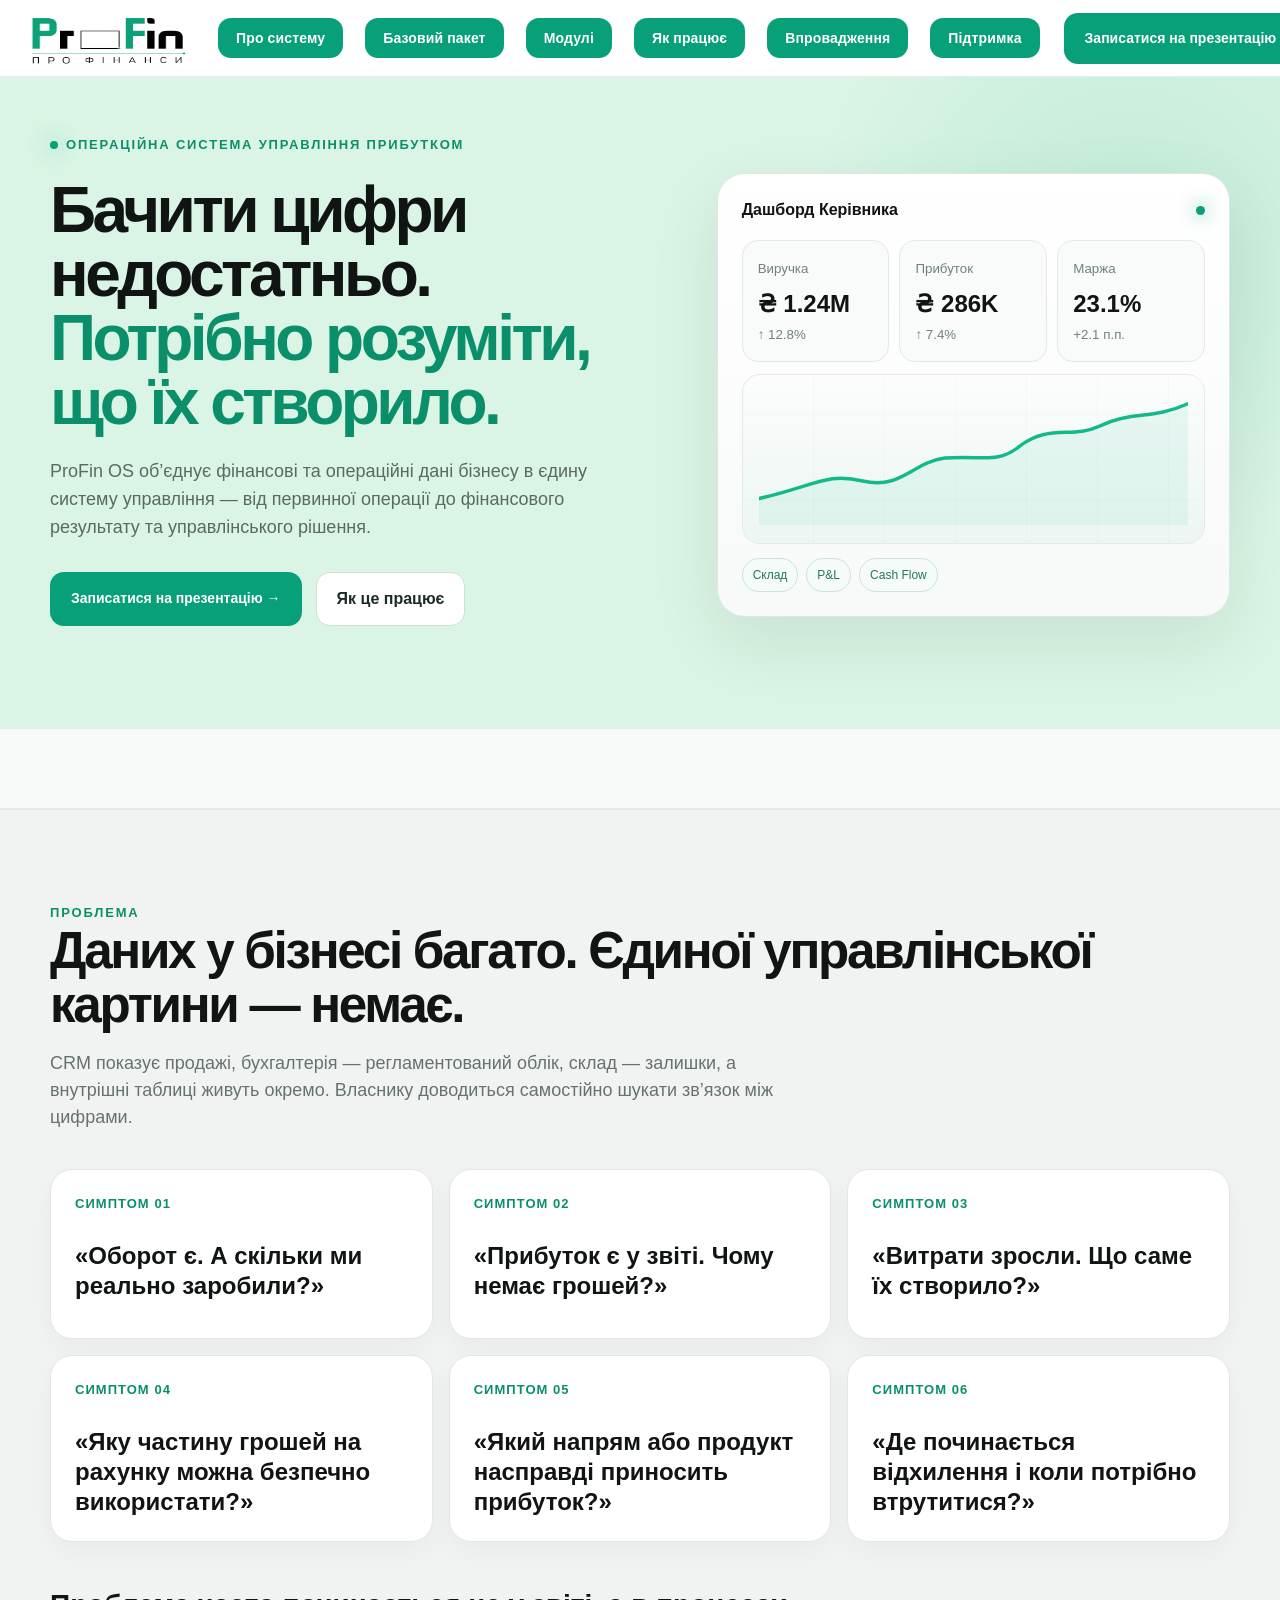
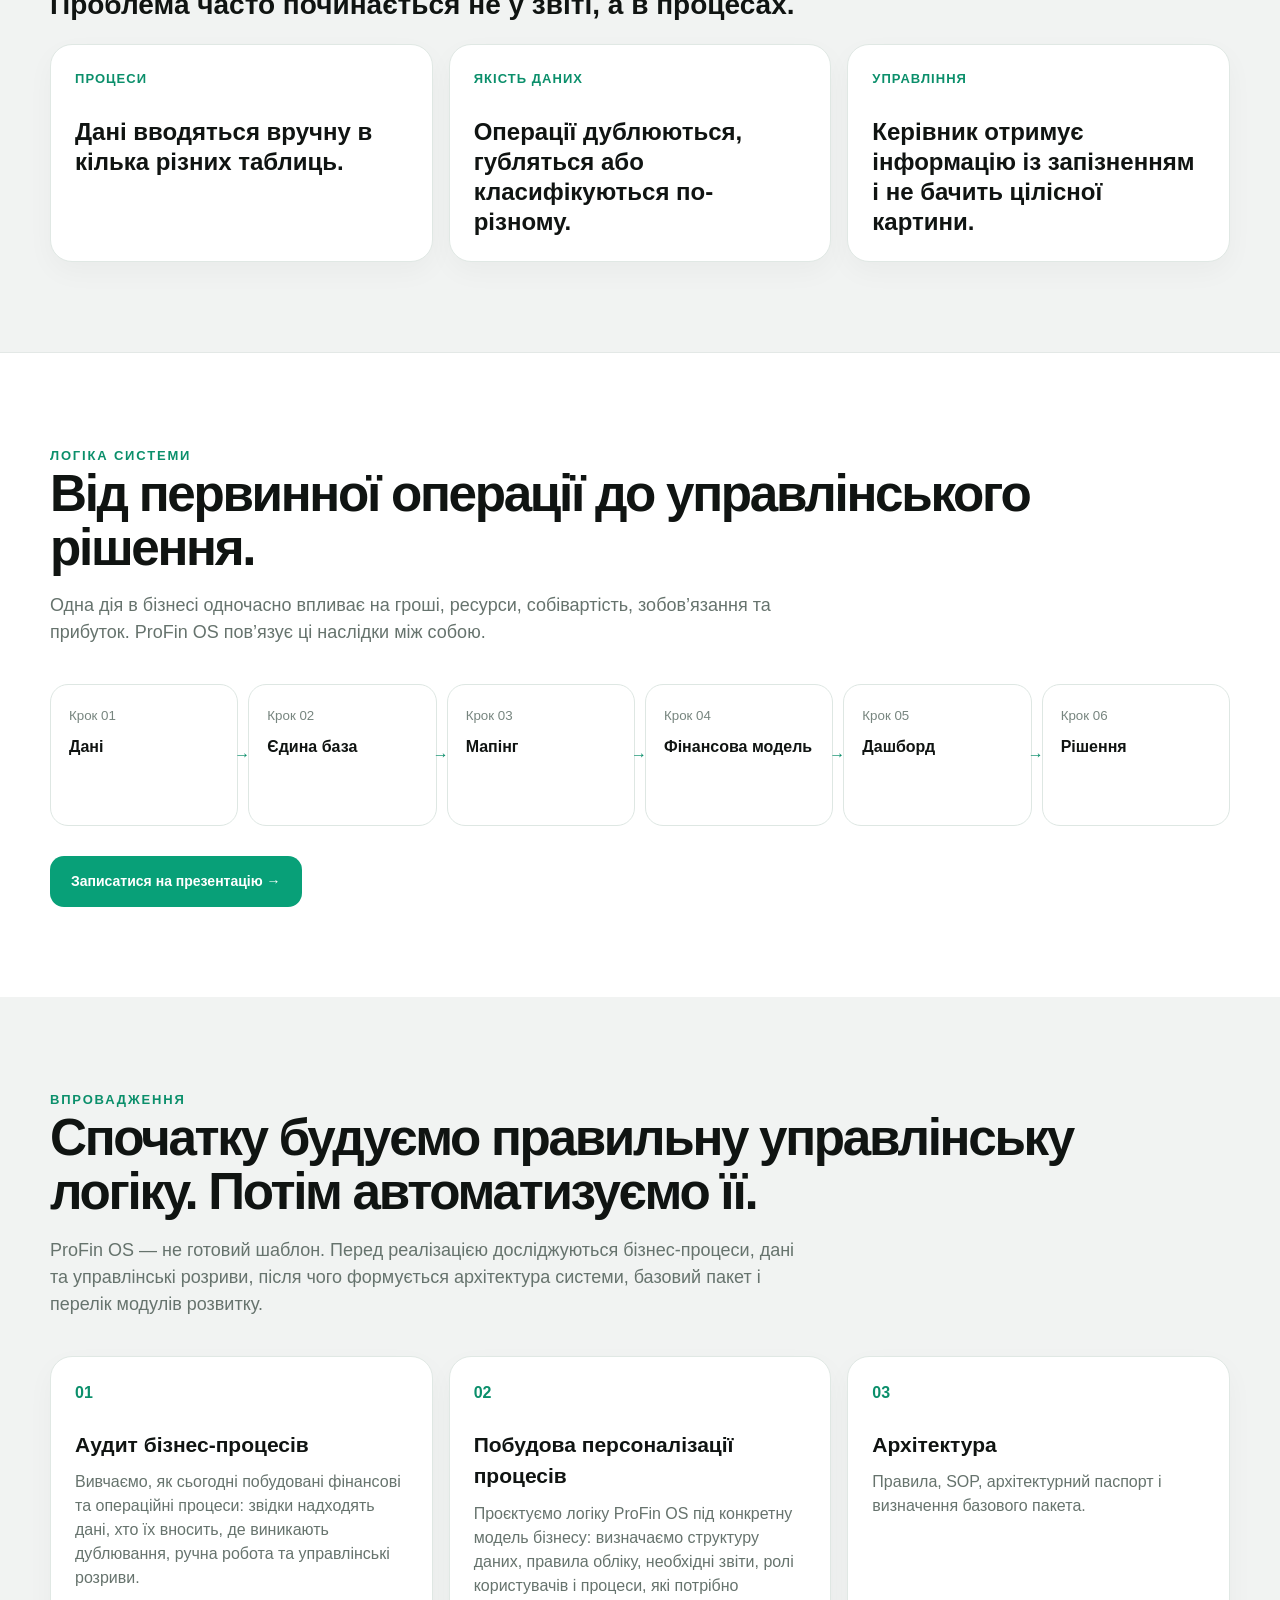
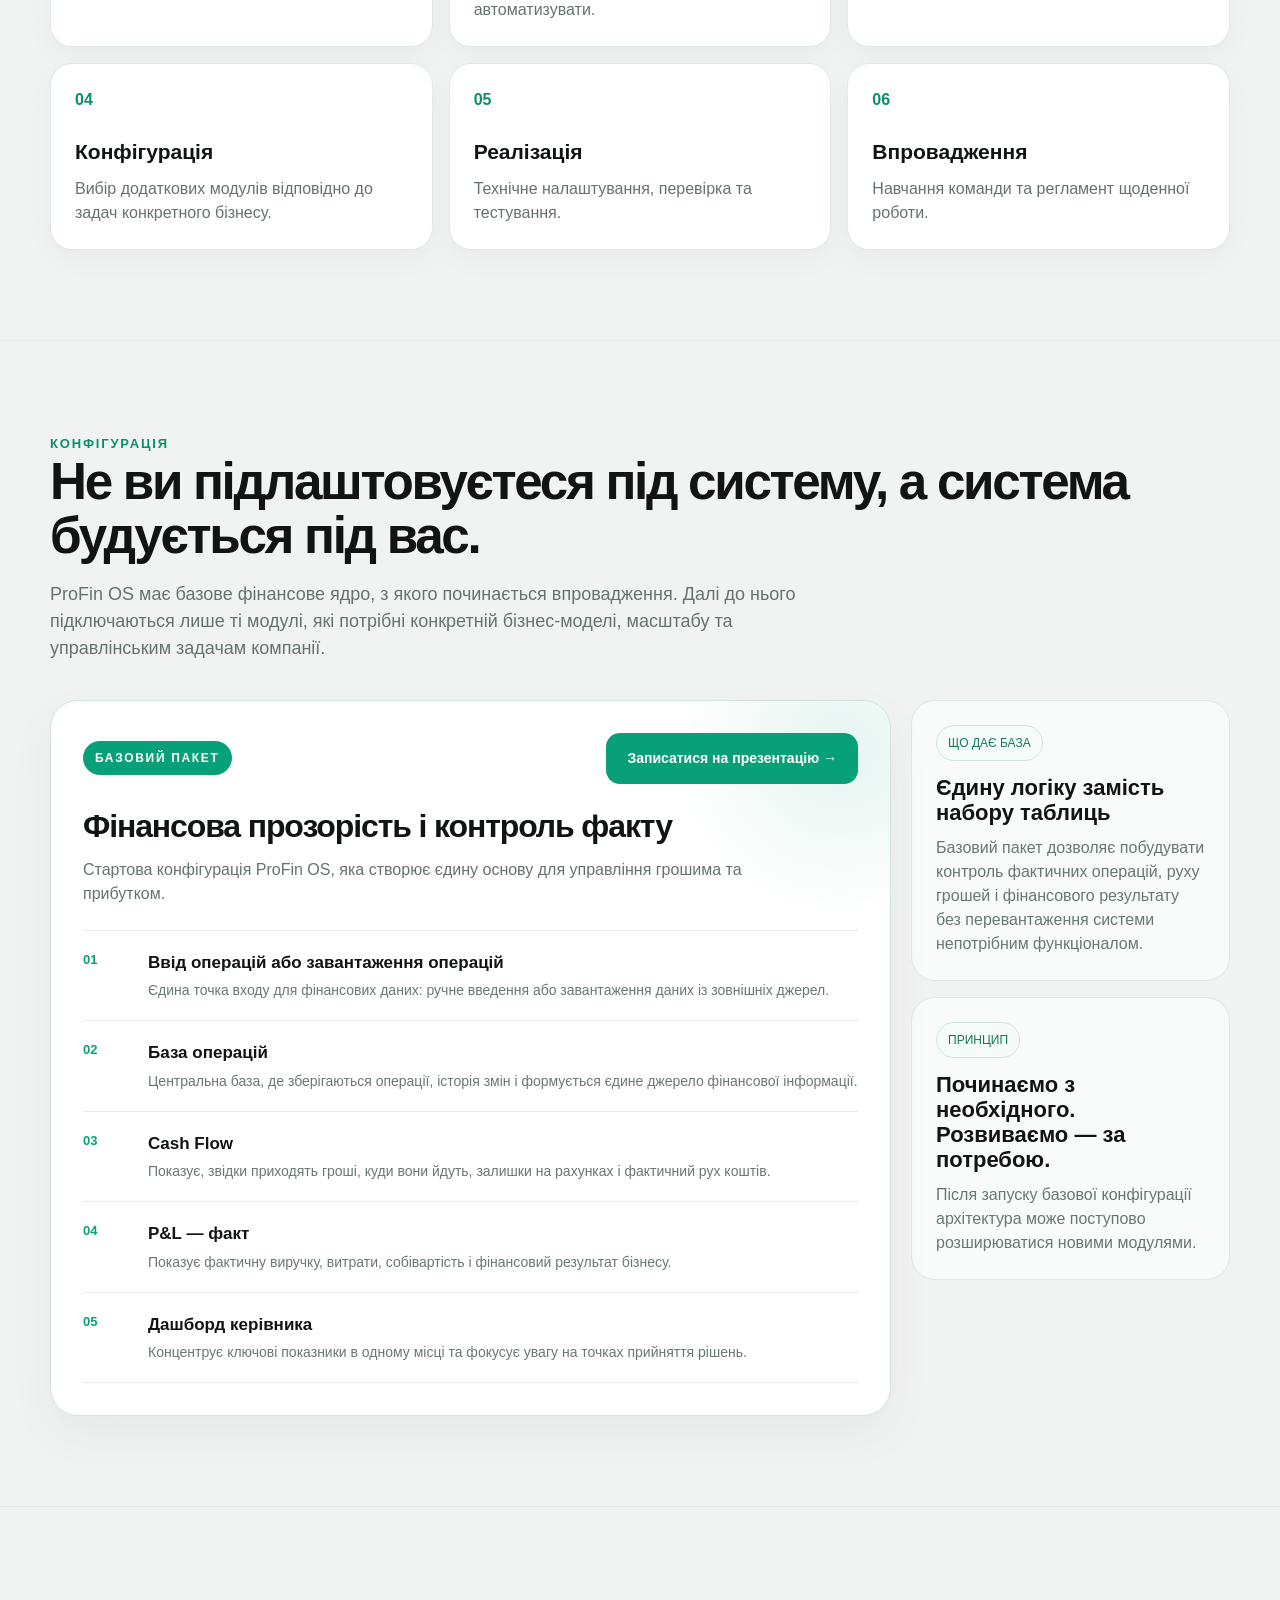
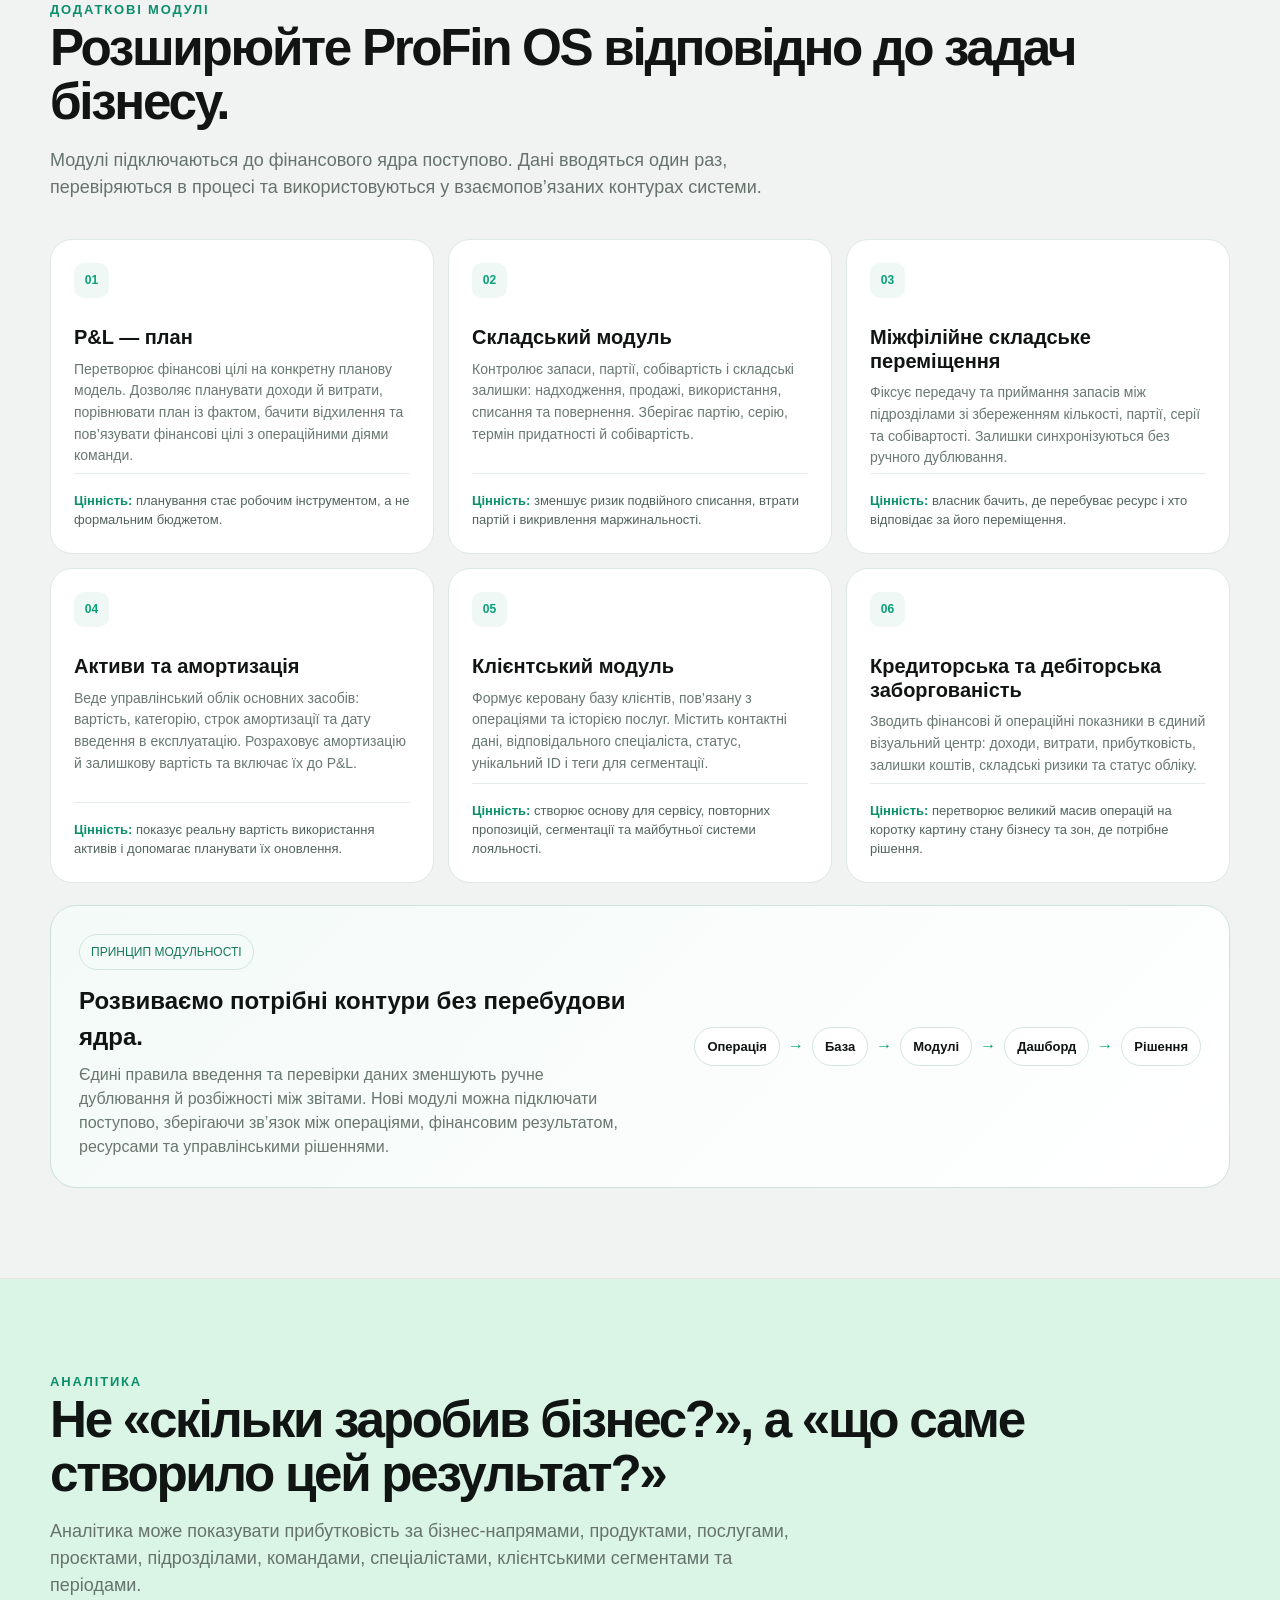
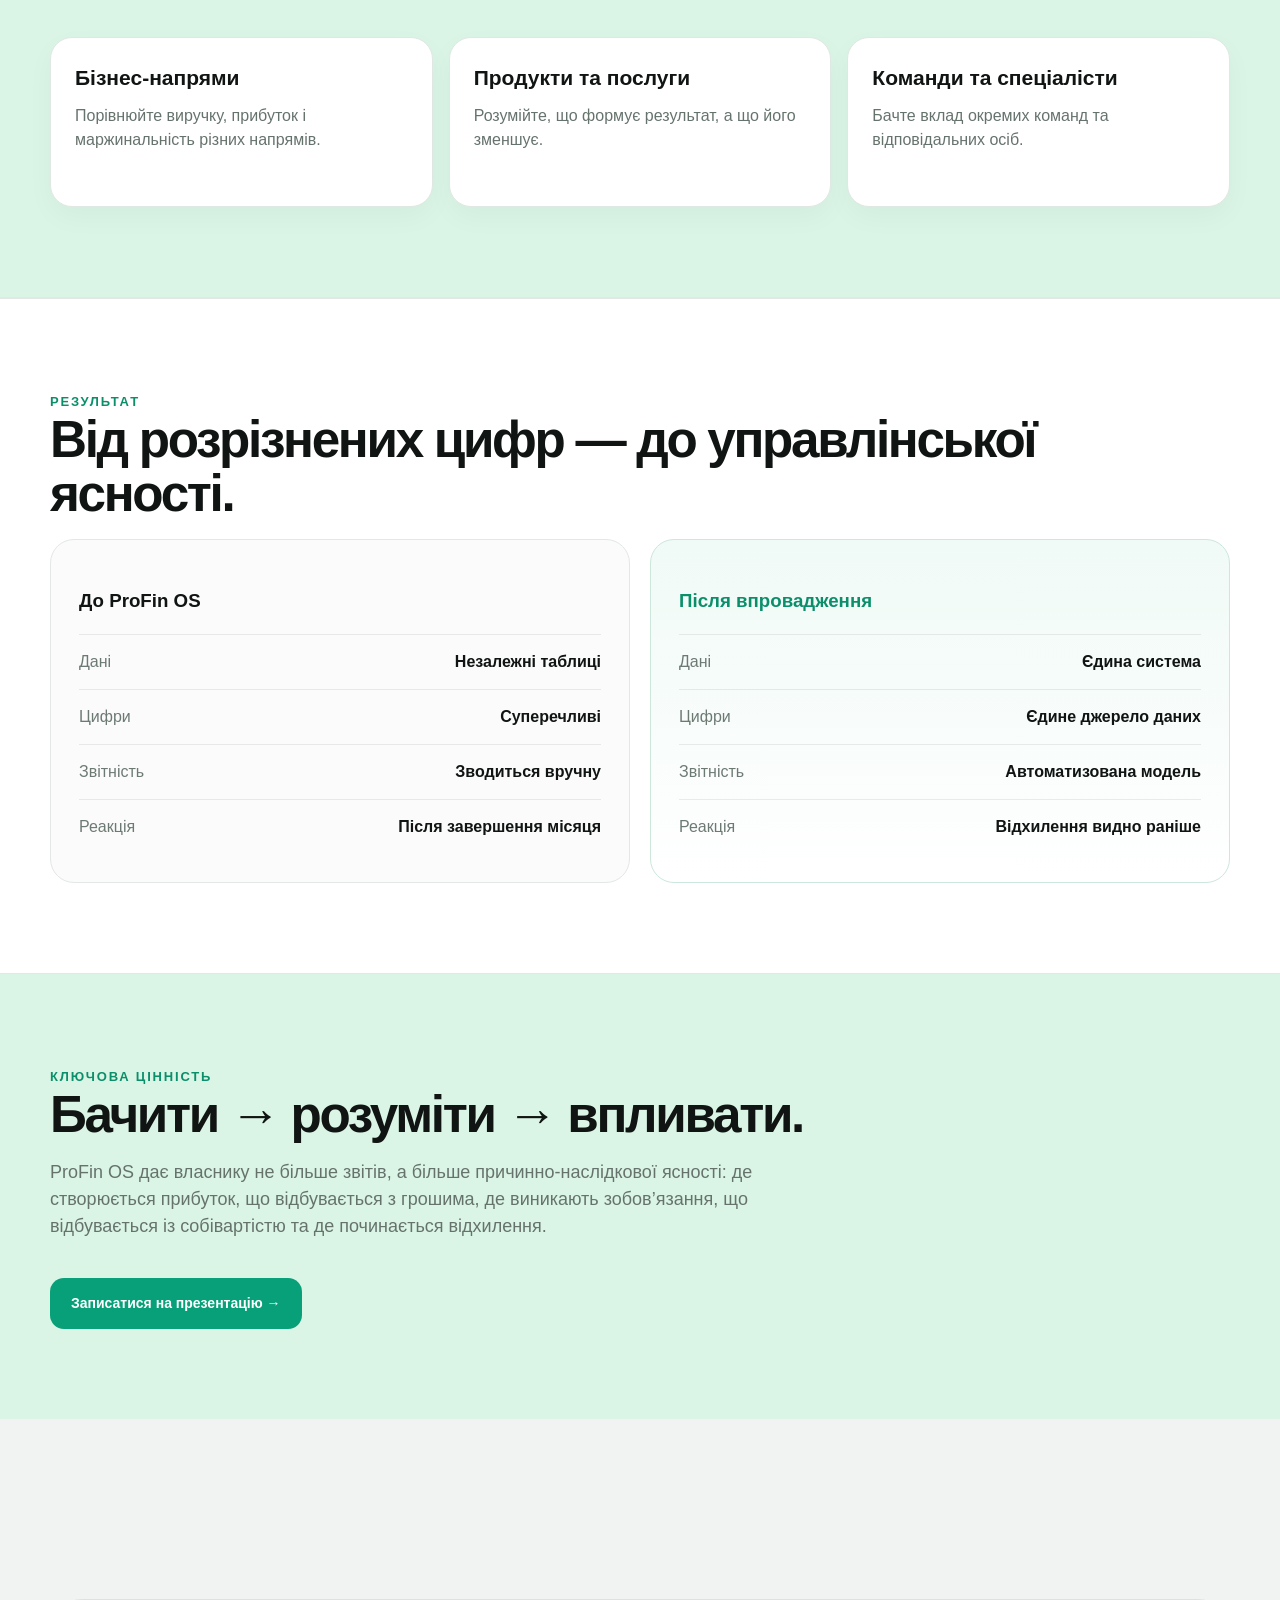
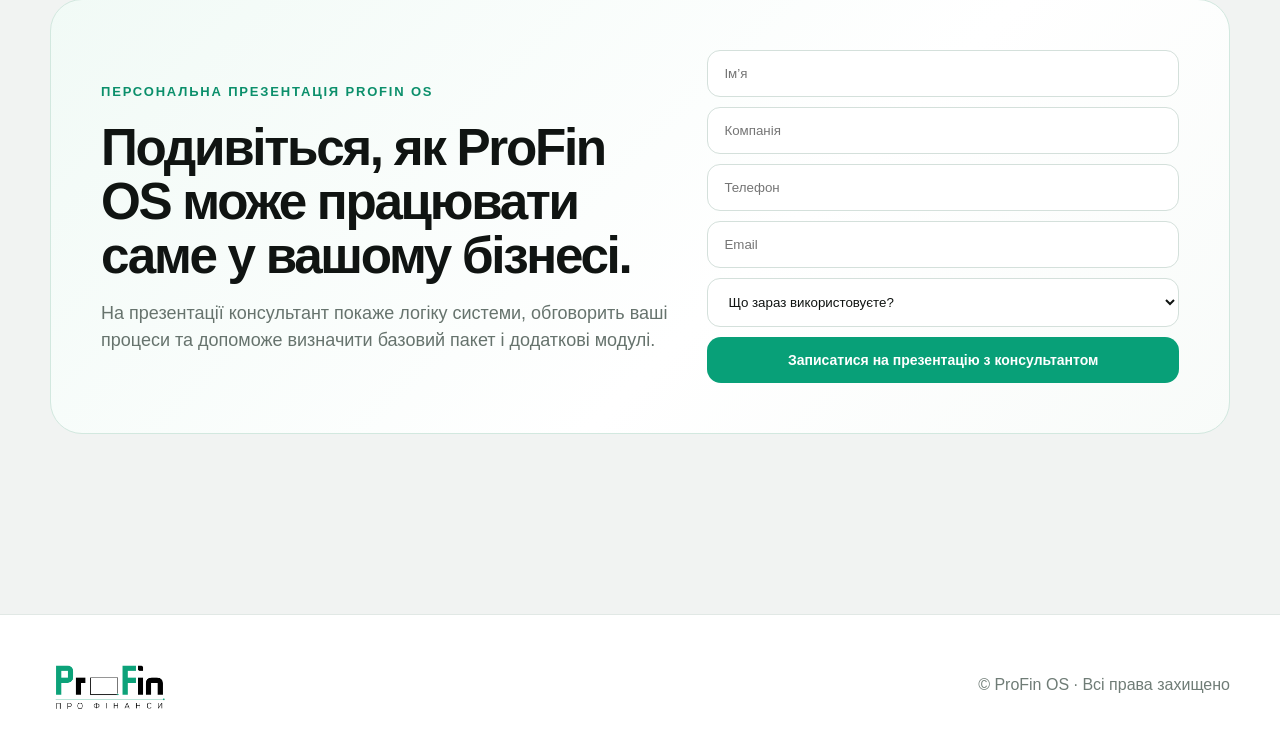
==== commit fbc1e3d7: "Initial commit" ====
--- a/index.html
+++ b/index.html
@@ -24,7 +24,7 @@
 </header>
 
 <main id="top">
-<section class="hero">
+<section class="hero bg-green">
 <div class="container hero-grid">
 
   <div class="hero-copy">
@@ -91,7 +91,8 @@
   </div>
 </section>
 
-<section class="section alt" id="about">
+<section class="section alt bg-gray" id="about">
+
 <div class="container">
   <div class="eyebrow">Проблема</div>
   <h2>Даних у бізнесі багато. Єдиної управлінської картини — немає.</h2>
@@ -108,7 +109,7 @@
 </div>
 </section>
 
-<section class="section" id="how">
+<section class="section bg-white" id="how">
 <div class="container">
   <div class="eyebrow">Логіка системи</div>
   <h2>Від первинної операції до управлінського рішення.</h2>
@@ -129,7 +130,7 @@
 </section>
 
 
-<section class="section" id="implementation">
+<section class="section bg-gray" id="implementation">
 <div class="container">
   <div class="eyebrow">Впровадження</div>
   <h2>Спочатку будуємо правильну управлінську логіку. Потім автоматизуємо її.</h2>
@@ -144,7 +145,7 @@
   </div>
 </div>
 </section>
-<section class="section alt" id="modules">
+<section class="section alt bg-gray" id="modules">
 <div class="container">
   <div class="eyebrow">Конфігурація</div>
   <h2>Не ви підлаштовуєтеся під систему, а система будується під вас.</h2>
@@ -185,7 +186,7 @@
 </section>
 
 
-<section class="section" id="additional">
+<section class="section bg-gray" id="additional">
 <div class="container">
   <div class="eyebrow">Додаткові модулі</div>
   <h2>Розширюйте ProFin OS відповідно до задач бізнесу.</h2>
@@ -224,7 +225,7 @@
 </section>
 
 
-<section class="section alt">
+<section class="section alt bg-green">
 <div class="container">
   <div class="eyebrow">Аналітика</div>
   <h2>Не «скільки заробив бізнес?», а «що саме створило цей результат?»</h2>
@@ -237,7 +238,7 @@
 </div>
 </section>
 
-<section class="section alt">
+<section class="section alt bg-white">
 <div class="container">
   <div class="eyebrow">Результат</div>
   <h2>Від розрізнених цифр — до управлінської ясності.</h2>
@@ -260,7 +261,7 @@
 </div>
 </section>
 
-<section class="section">
+<section class="section bg-green">
 <div class="container">
   <div class="eyebrow">Ключова цінність</div>
   <h2>Бачити → розуміти → впливати.</h2>
@@ -272,8 +273,7 @@
 </div>
 </section>
 
-<section class="section" id="support"><div class="container"><div class="eyebrow">Підтримка після впровадження</div><h2>Система не залишається без супроводу.</h2><p class="intro">Після запуску ProFin OS команда може отримувати два рівні підтримки — управлінський і технічний.</p><div class="grid2"><div class="card"><div class="num">КОНСАЛТИНГОВА ПІДТРИМКА</div><h3>Допомагаємо працювати з цифрами як з інструментом управління.</h3><p>Пояснення логіки показників, допомога в читанні управлінської звітності, аналізі відхилень та розвитку фінансової моделі відповідно до змін у бізнесі.</p></div><div class="card"><div class="num">ТЕХНІЧНА ПІДТРИМКА</div><h3>Підтримуємо стабільну роботу системи.</h3><p>Контроль коректності роботи, допомога з даними, мапінгом і завантаженнями, виправлення технічних помилок та підтримка розвитку модулів.</p></div></div></div></section><section class="section alt" id="contact">
-<div class="container">
+<section class="section" id="support"><section class="section bg-gray" id="support"><div class="container">
   <div class="cta">
     <div>
       <div class="eyebrow">Персональна презентація ProFin OS</div>
--- a/style.css
+++ b/style.css
@@ -1,13 +1,29 @@
 :root {
-  --bg:#FFFFFF; --panel:#FFFFFF; --panel2:#F7F9F8; --text:#101412; --muted:#66736D;
-  --brand:#08A078; --brand2:#0B8F6B; --line:#DCE5E1; --white:#fff;
-  --shadow: 0 24px 70px rgba(16,20,18,.09);
+  --bg-green:#DAF5E5;
+  --bg-white:#FFFFFF;
+  --bg-gray:#F1F3F2;
+
+  --bg:#F1F3F2;
+  --panel:#FFFFFF;
+  --panel2:#F7F9F8;
+  --text:#101412;
+  --muted:#66736D;
+  --brand:#08A078;
+  --brand2:#0B8F6B;
+  --line:#DCE5E1;
+  --white:#fff;
+  --shadow:0 24px 70px rgba(16,20,18,.09);
 }
 *{box-sizing:border-box}
+
 html{scroll-behavior:smooth}
+
 body{margin:0;background:var(--bg);color:var(--text);font-family:Inter,ui-sans-serif,-apple-system,BlinkMacSystemFont,"Segoe UI",sans-serif;line-height:1.5}
+
 a{color:inherit;text-decoration:none}
+
 .container{width:min(1180px,calc(100% - 40px));margin:0 auto}
+
 header{
   position:sticky;
   top:0;
@@ -16,6 +32,7 @@
   backdrop-filter:blur(16px);
   border-bottom:1px solid #E6ECE9;
 }
+
 .nav{
   display:flex;
   align-items:center;
@@ -42,7 +59,9 @@
   object-fit:fill;
   object-position:left center;
 }
+
 .logo{display:flex;align-items:center;gap:10px}
+
 .hero-logo{
   display:block;
   width:430px;
@@ -110,21 +129,28 @@
   margin-left:auto;
 }
 .btn.primary:hover{transform:translateY(-2px);background:var(--brand2)}
+
 .btn.ghost{border-color:#CFE0D9;background:#FFFFFF;color:#1D2B25}
+
 .hero{
   padding:55px 0 70px;
   overflow:hidden;
   position:relative;
 }
+
 .hero:before{content:"";position:absolute;right:-200px;top:-180px;width:700px;height:700px;background:radial-gradient(circle,rgba(8,160,120,.12),transparent 66%);pointer-events:none}
+
 .eyebrow{display:inline-flex;align-items:center;gap:8px;color:#0B8F6B;font-size:13px;text-transform:uppercase;letter-spacing:.14em;font-weight:800}
+
 .dot{width:8px;height:8px;border-radius:50%;background:var(--brand);box-shadow:0 0 24px var(--brand)}
+
 .hero-grid{
   display:grid;
   grid-template-columns:minmax(0,1.08fr) minmax(430px,.92fr);
   gap:64px;
   align-items:center;
 }
+
 h1{
   font-size:clamp(52px,5vw,76px);
   line-height:1;
@@ -132,10 +158,12 @@
   margin:22px 0 24px;
   max-width:720px;
 }
+
 h1 span{
   display:block;
   color:var(--brand2);
 }
+
 .lead{
   font-size:18px;
   line-height:1.55;
@@ -143,13 +171,16 @@
   color:#5B6963;
   margin:0 0 30px;
 }
+
 .actions{display:flex;gap:14px;flex-wrap:wrap}
+
 .micro{
   font-size:13px;
   color:#7A8882;
   margin-top:13px;
   visibility:hidden;
 }
+
 .visual{
   width:100%;
   max-width:520px;
@@ -162,11 +193,17 @@
   box-shadow:var(--shadow);
   position:relative;
 }
+
 .screen-head{display:flex;justify-content:space-between;align-items:center;margin-bottom:18px}
+
 .screen-title{font-weight:800}
+
 .pulse{width:9px;height:9px;background:var(--brand);border-radius:50%;box-shadow:0 0 20px var(--brand)}
+
 .kpis{display:grid;grid-template-columns:repeat(3,1fr);gap:10px}
+
 .kpi{background:#F8FBF9;border:1px solid #E1EAE6;border-radius:16px;padding:15px}
+
 .kpi b{display:block;font-size:24px;margin-top:6px}
 .kpi small{color:#72827B}
 .chart{height:170px;margin-top:12px;border-radius:18px;border:1px solid #E2EBE7;background:
@@ -178,7 +215,23 @@
 .sourcebar{display:flex;gap:8px;flex-wrap:wrap;margin-top:14px}
 .chip{font-size:12px;border:1px solid #CFE3DB;color:#27745E;padding:7px 10px;border-radius:999px;background:#F5FBF8}
 .section{padding:90px 0}
-.section.alt{background:#F7F9F8;border-top:1px solid #EEF2F0;border-bottom:1px solid #EEF2F0}
+.bg-green{
+  background:var(--bg-green);
+}
+
+.bg-white{
+  background:var(--bg-white);
+}
+
+.bg-gray{
+  background:var(--bg-gray);
+}
+
+.section.alt{
+  border-top:1px solid #E3E8E6;
+  border-bottom:1px solid #E3E8E6;
+}
+
 .section h2{font-size:clamp(36px,4vw,58px);letter-spacing:-.045em;line-height:1.05;margin:0 0 18px}
 .section .intro{color:#66736D;max-width:760px;font-size:18px;margin-bottom:38px}
 .grid3{display:grid;grid-template-columns:repeat(3,1fr);gap:16px}
@@ -213,7 +266,12 @@
 .cta{background:linear-gradient(135deg,#F1FAF6,#FFFFFF 60%,#F8FBF9);border:1px solid #D2E8DF;border-radius:32px;padding:50px;display:grid;grid-template-columns:1.1fr .9fr;gap:30px;align-items:center}
 .form{display:grid;gap:10px}
 input,select{width:100%;padding:15px 16px;border-radius:13px;border:1px solid #D4E0DB;background:#FFFFFF;color:#101412;outline:none}
-footer{padding:36px 0;border-top:1px solid #E1E8E5;color:#6F7C76}
+footer{
+  padding:36px 0;
+  background:#FFFFFF;
+  border-top:1px solid #E1E8E5;
+  color:#6F7C76;
+}
 .footerrow{display:flex;justify-content:space-between;gap:20px;align-items:center}
 
 .footer-logo{
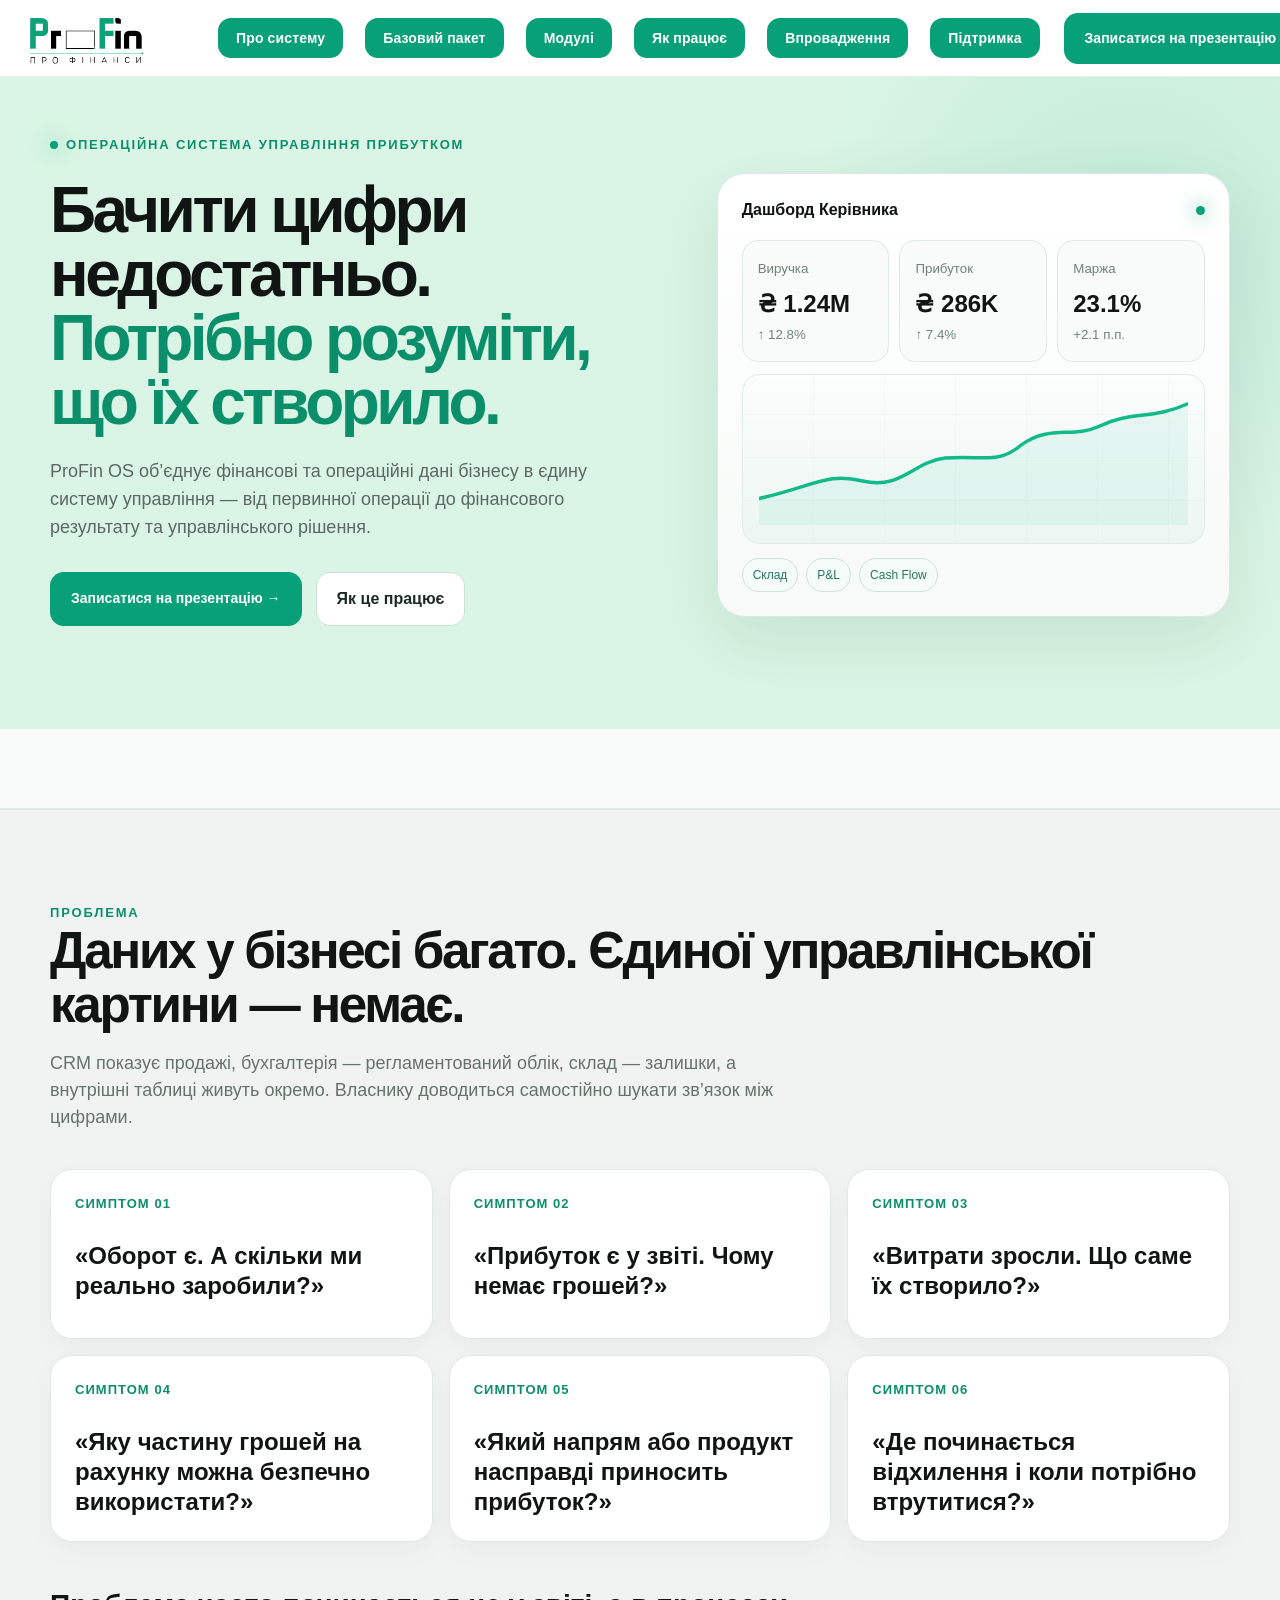
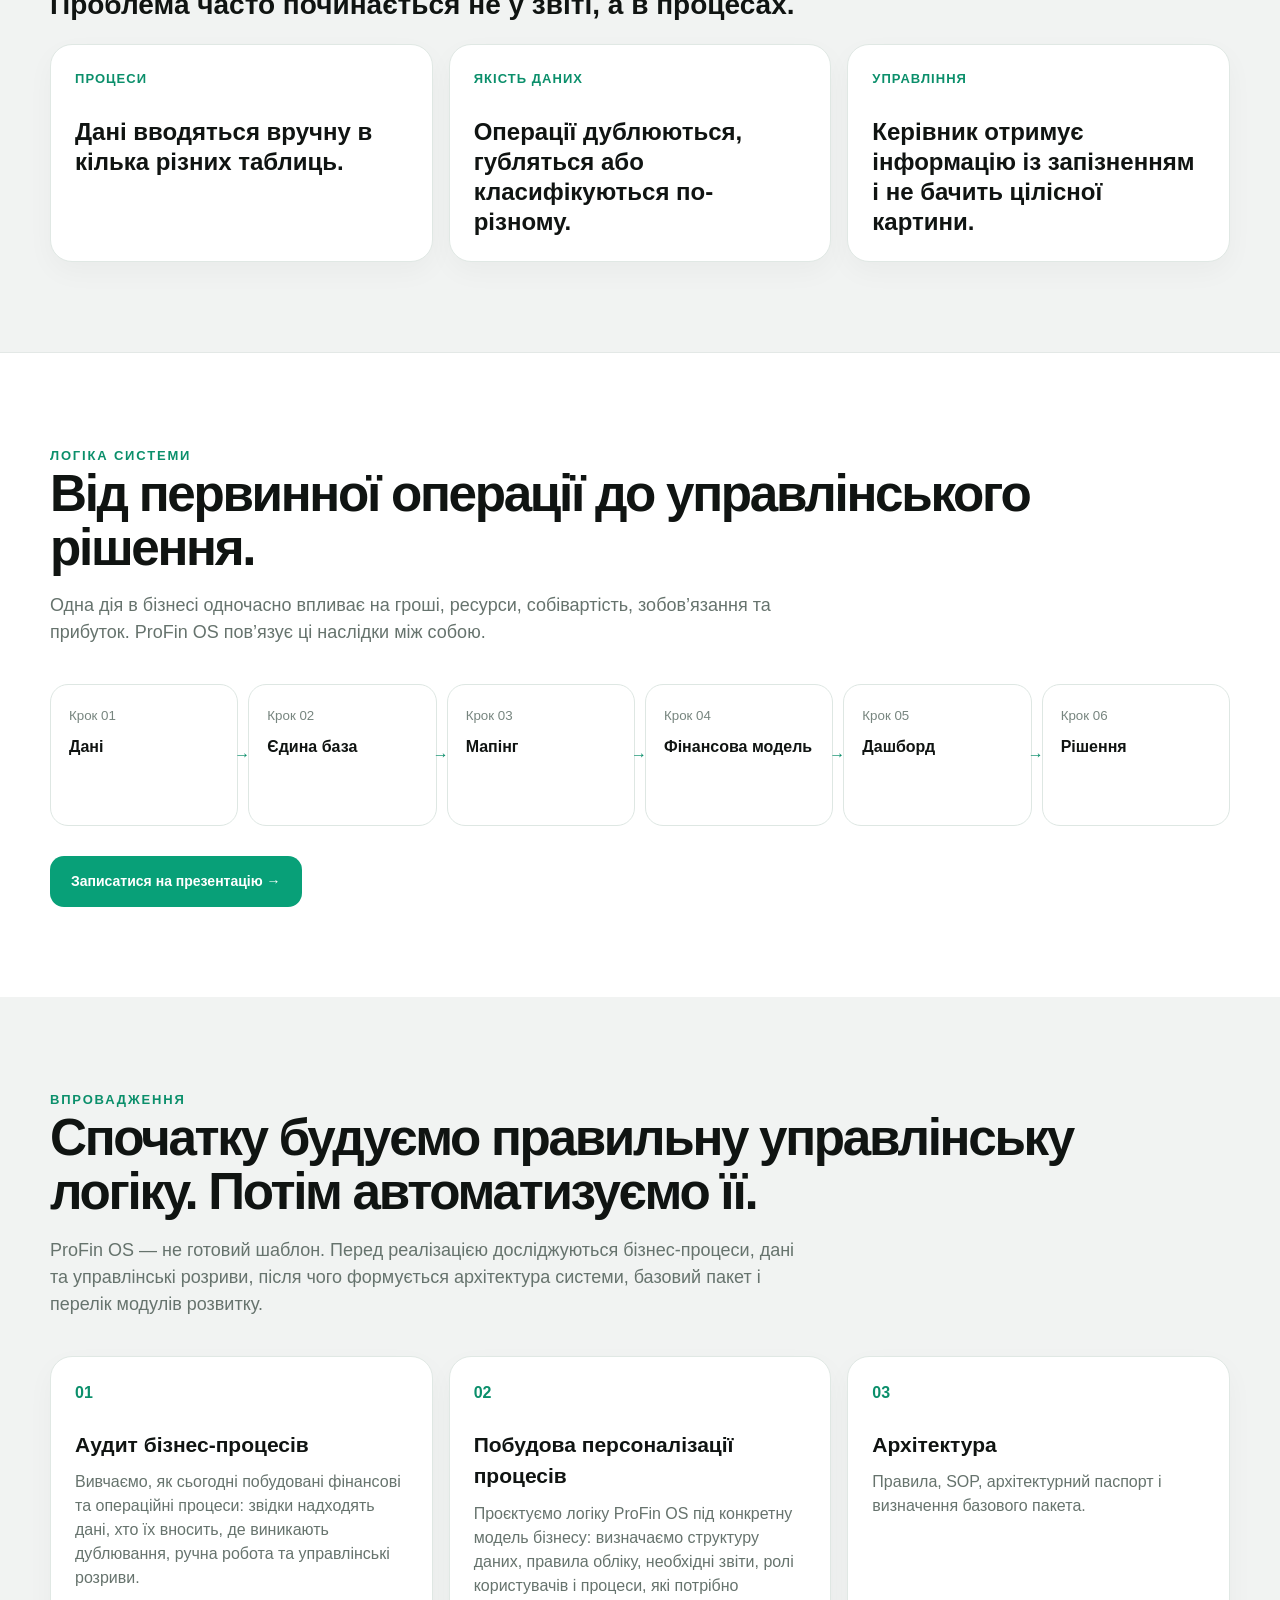
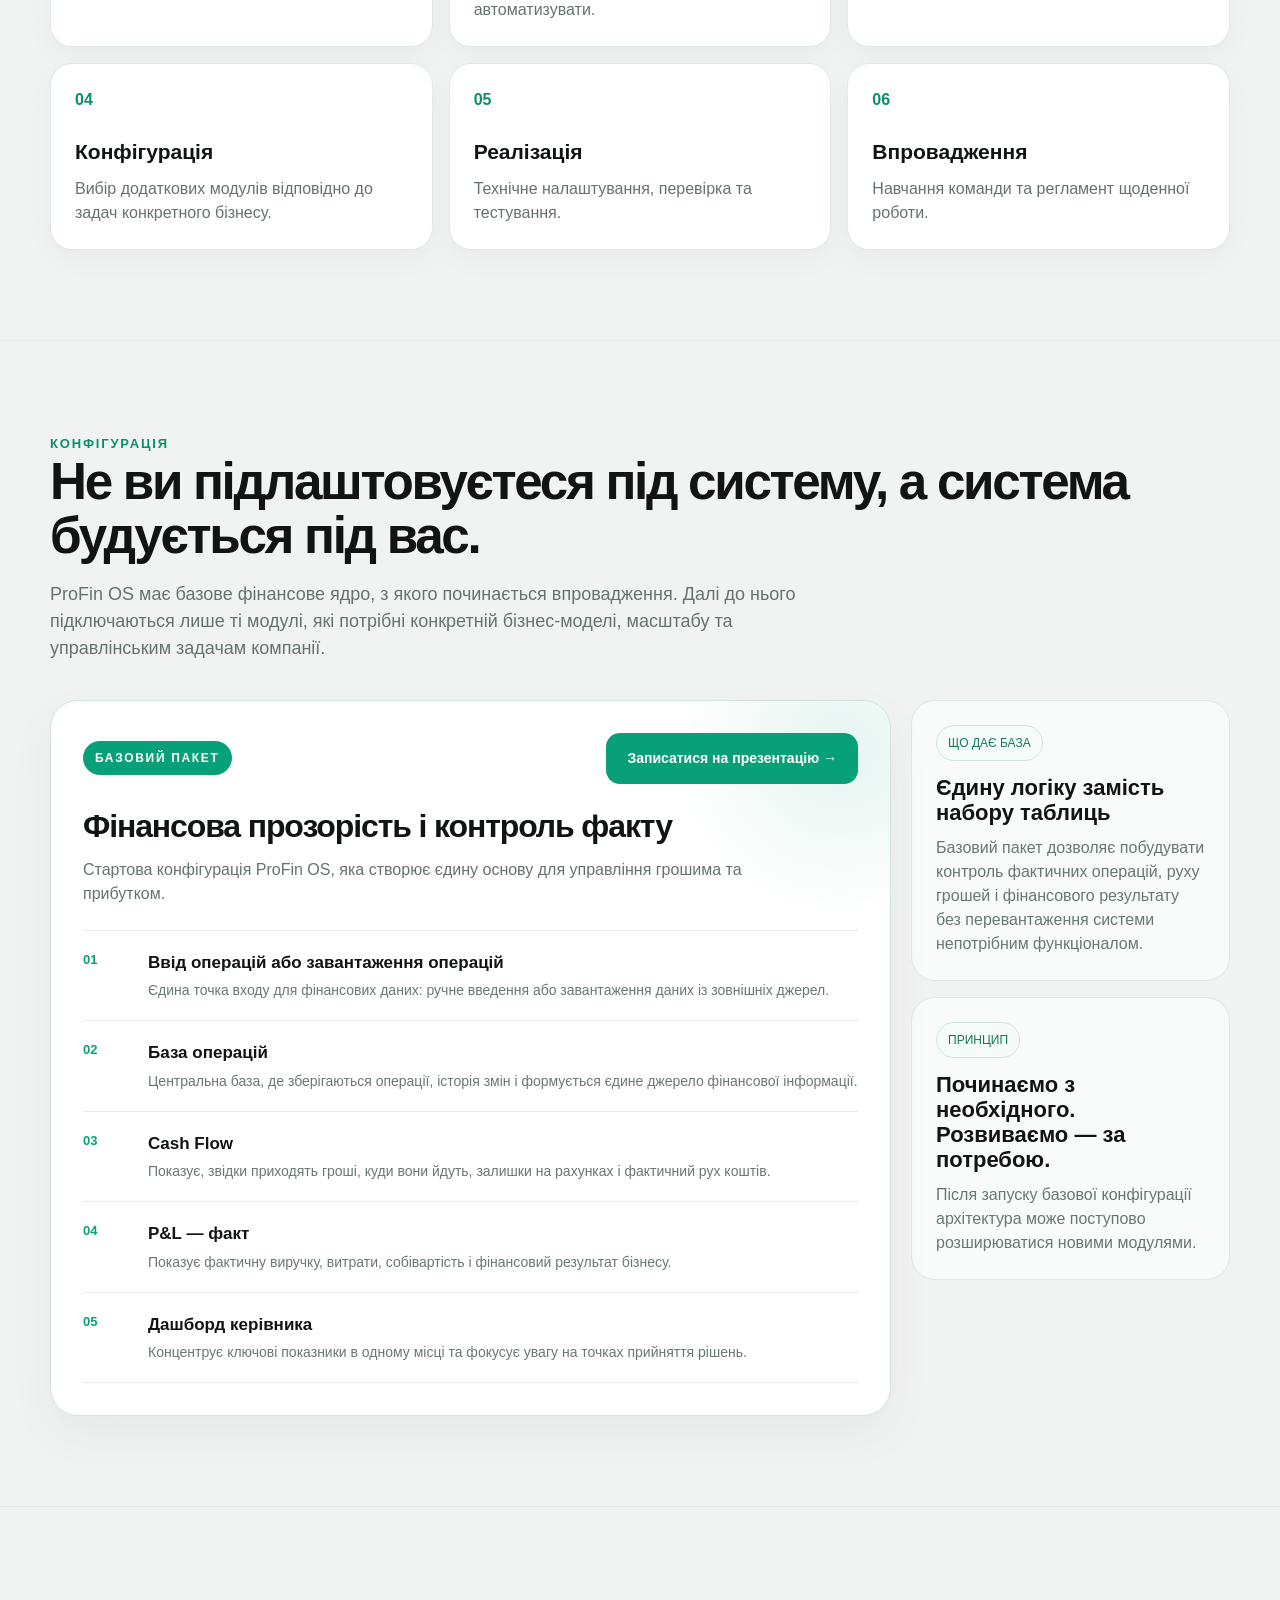
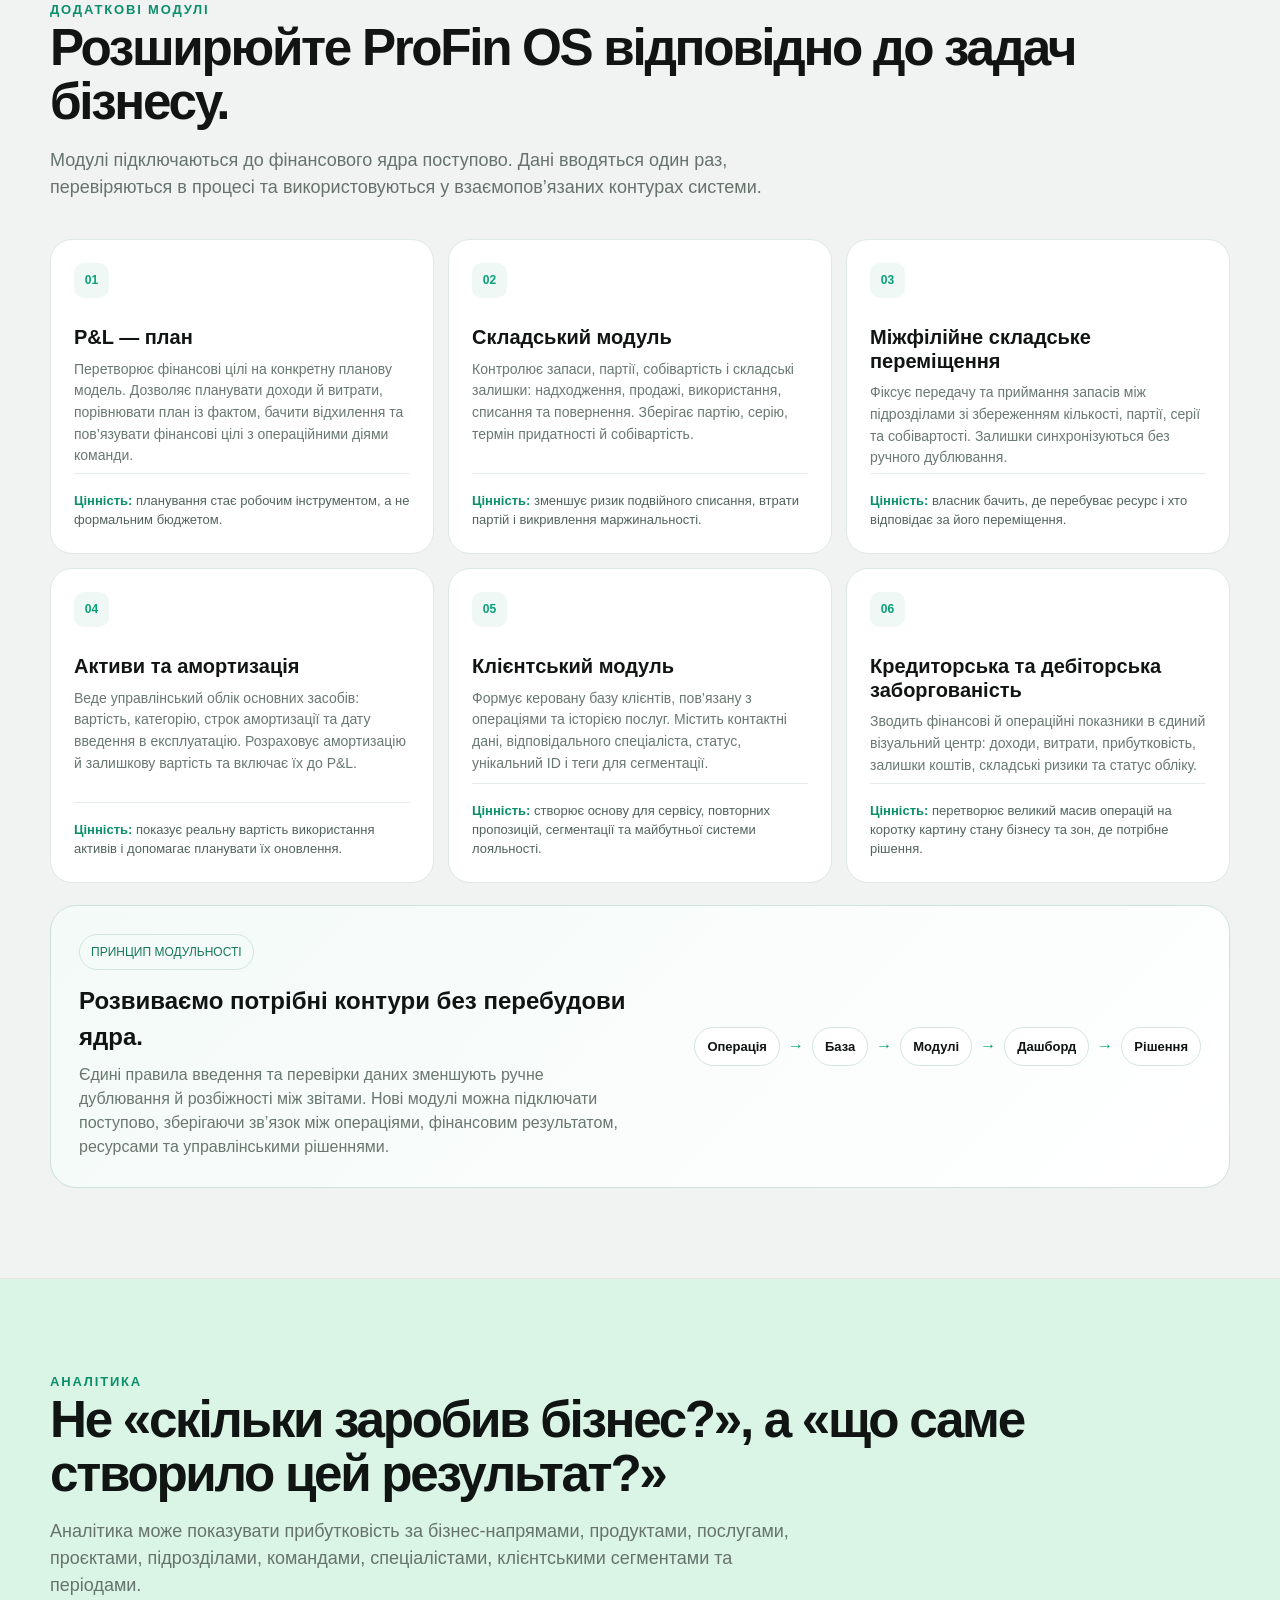
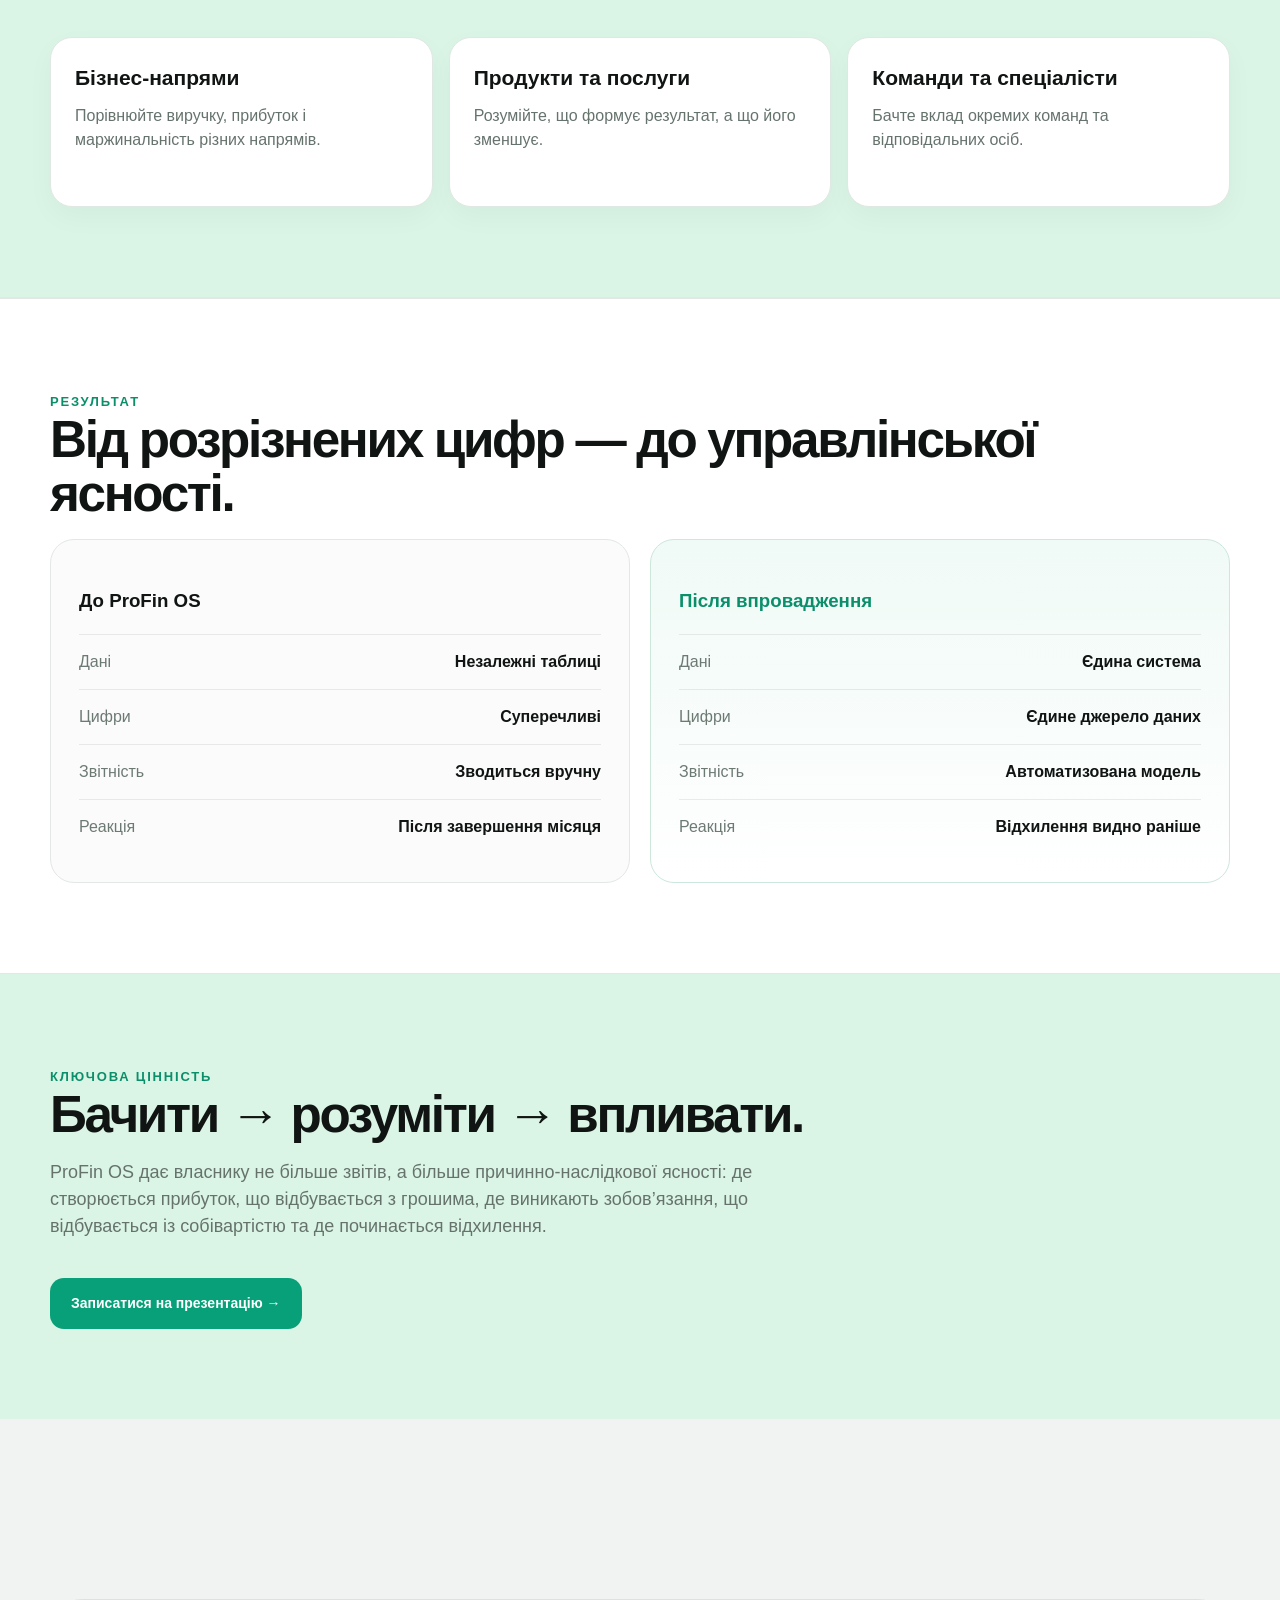
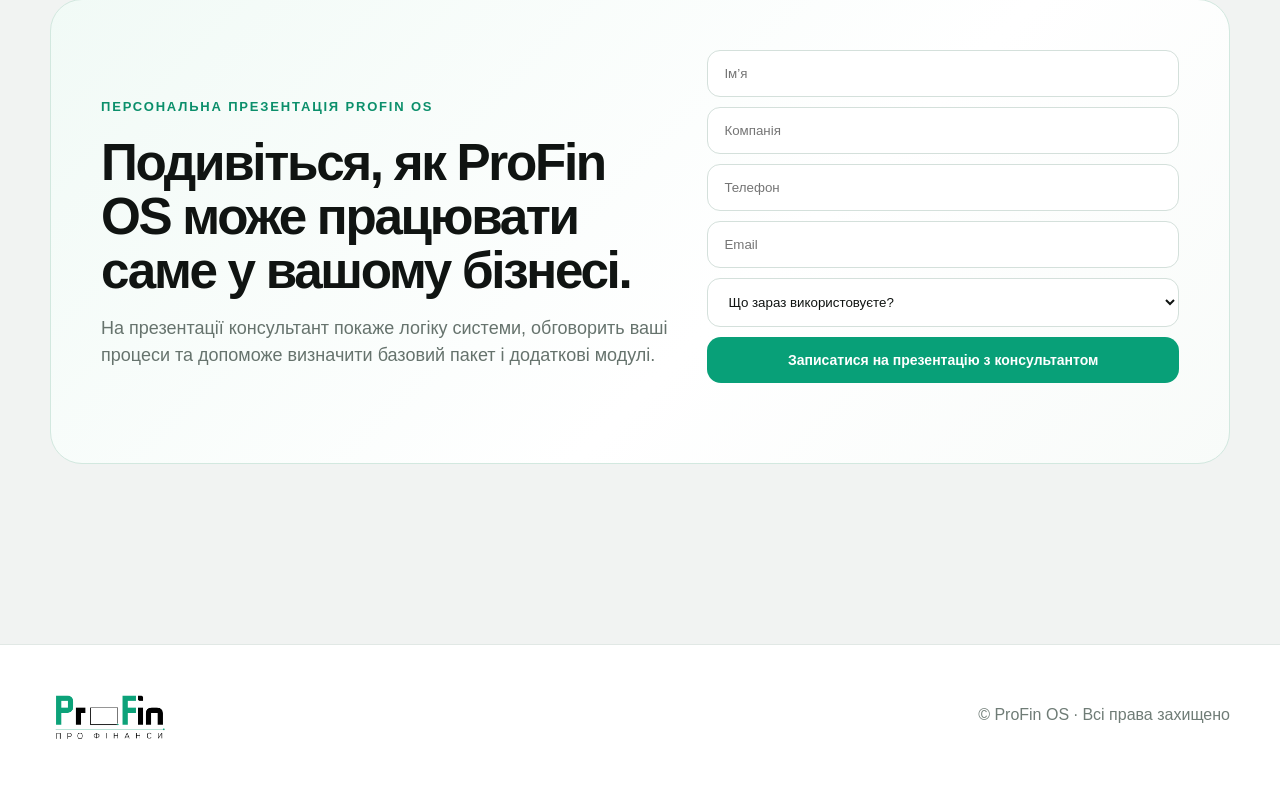
==== commit 9518ff51: "оновлення форми" ====
--- a/index.html
+++ b/index.html
@@ -274,20 +274,102 @@
 </section>
 
 <section class="section" id="support"><section class="section bg-gray" id="support"><div class="container">
-  <div class="cta">
+  <div class="cta" id="contact">
     <div>
       <div class="eyebrow">Персональна презентація ProFin OS</div>
       <h2 style="margin-top:18px">Подивіться, як ProFin OS може працювати саме у вашому бізнесі.</h2>
       <p class="intro" style="margin-bottom:0">На презентації консультант покаже логіку системи, обговорить ваші процеси та допоможе визначити базовий пакет і додаткові модулі.</p>
     </div>
-    <form class="form" onsubmit="event.preventDefault(); alert('Прототип: форма працюватиме після підключення CRM / email.');">
-      <input placeholder="Ім’я" required/>
-      <input placeholder="Компанія"/>
-      <input type="tel" placeholder="Телефон" required/>
-      <input type="email" placeholder="Email"/>
-      <select><option>Що зараз використовуєте?</option><option>Excel / Google Sheets</option><option>CRM</option><option>ERP</option><option>Бухгалтерська програма</option><option>Декілька систем</option></select>
-      <button class="btn primary" type="submit">Записатися на презентацію з консультантом</button>
-    </form>
+    <form class="form" id="lead-form">
+
+  <input
+    type="text"
+    name="name"
+    placeholder="Ім’я"
+    autocomplete="name"
+    maxlength="100"
+    required
+  />
+
+  <input
+    type="text"
+    name="company"
+    placeholder="Компанія"
+    autocomplete="organization"
+    maxlength="120"
+  />
+
+  <input
+    type="tel"
+    name="phone"
+    placeholder="Телефон"
+    autocomplete="tel"
+    maxlength="40"
+    required
+  />
+
+  <input
+    type="email"
+    name="email"
+    placeholder="Email"
+    autocomplete="email"
+    maxlength="160"
+  />
+
+  <select name="currentSystem">
+
+    <option value="">
+      Що зараз використовуєте?
+    </option>
+
+    <option value="Excel / Google Sheets">
+      Excel / Google Sheets
+    </option>
+
+    <option value="CRM">
+      CRM
+    </option>
+
+    <option value="ERP">
+      ERP
+    </option>
+
+    <option value="Бухгалтерська програма">
+      Бухгалтерська програма
+    </option>
+
+    <option value="Декілька систем">
+      Декілька систем
+    </option>
+
+  </select>
+
+  <!-- Honeypot: звичайний користувач це поле не бачить -->
+
+  <input
+    type="text"
+    name="website"
+    tabindex="-1"
+    autocomplete="off"
+    aria-hidden="true"
+    class="lead-honeypot"
+  />
+
+  <button
+    class="btn primary"
+    type="submit"
+    id="lead-submit"
+  >
+    Записатися на презентацію з консультантом
+  </button>
+
+  <div
+    class="lead-status"
+    id="lead-form-status"
+    aria-live="polite"
+  ></div>
+
+</form>
   </div>
 </div>
 </section>
--- a/style.css
+++ b/style.css
@@ -14,6 +14,7 @@
   --white:#fff;
   --shadow:0 24px 70px rgba(16,20,18,.09);
 }
+
 *{box-sizing:border-box}
 
 html{scroll-behavior:smooth}
@@ -56,7 +57,7 @@
   display:block;
   width:170px;
   height:71px;
-  object-fit:fill;
+  object-fit:contain;
   object-position:left center;
 }
 
@@ -79,6 +80,7 @@
   object-fit:cover;
   object-position:center 42%;
 }
+
 .navlinks{
   display:flex;
   align-items:center;
@@ -115,7 +117,9 @@
   color:#FFFFFF;
   transform:translateY(-2px);
 }
+
 .btn{display:inline-flex;align-items:center;justify-content:center;gap:10px;border-radius:14px;padding:14px 20px;font-weight:700;border:1px solid transparent;transition:.2s ease;cursor:pointer}
+
 .btn.primary{
   background:var(--brand);
   color:#FFFFFF;
@@ -128,6 +132,7 @@
   white-space:nowrap;
   margin-left:auto;
 }
+
 .btn.primary:hover{transform:translateY(-2px);background:var(--brand2)}
 
 .btn.ghost{border-color:#CFE0D9;background:#FFFFFF;color:#1D2B25}
@@ -205,16 +210,24 @@
 .kpi{background:#F8FBF9;border:1px solid #E1EAE6;border-radius:16px;padding:15px}
 
 .kpi b{display:block;font-size:24px;margin-top:6px}
+
 .kpi small{color:#72827B}
+
 .chart{height:170px;margin-top:12px;border-radius:18px;border:1px solid #E2EBE7;background:
 linear-gradient(to top,rgba(8,160,120,.05),transparent),
 repeating-linear-gradient(to right,transparent 0 70px,rgba(16,20,18,.04) 71px),
 repeating-linear-gradient(to top,transparent 0 42px,rgba(16,20,18,.04) 43px);position:relative;overflow:hidden}
+
 .linechart{position:absolute;inset:18px 16px 18px 16px}
+
 .linechart svg{width:100%;height:100%}
+
 .sourcebar{display:flex;gap:8px;flex-wrap:wrap;margin-top:14px}
+
 .chip{font-size:12px;border:1px solid #CFE3DB;color:#27745E;padding:7px 10px;border-radius:999px;background:#F5FBF8}
+
 .section{padding:90px 0}
+
 .bg-green{
   background:var(--bg-green);
 }
@@ -233,45 +246,82 @@
 }
 
 .section h2{font-size:clamp(36px,4vw,58px);letter-spacing:-.045em;line-height:1.05;margin:0 0 18px}
+
 .section .intro{color:#66736D;max-width:760px;font-size:18px;margin-bottom:38px}
+
 .grid3{display:grid;grid-template-columns:repeat(3,1fr);gap:16px}
+
 .grid2{display:grid;grid-template-columns:repeat(2,1fr);gap:18px}
-.card{background:var(--panel);border:1px solid #E0E8E4;border-radius:22px;padding:24px;min-height:170px;box-shadow:0 10px 28px rgba(20,42,33,.035);transition:.2s ease}.card:hover{transform:translateY(-3px);box-shadow:0 18px 38px rgba(20,42,33,.07);border-color:#CFE2DA}
+
+.card{background:var(--panel);border:1px solid #E0E8E4;border-radius:22px;padding:24px;min-height:170px;box-shadow:0 10px 28px rgba(20,42,33,.035);transition:.2s ease}
+
+.card:hover{transform:translateY(-3px);box-shadow:0 18px 38px rgba(20,42,33,.07);border-color:#CFE2DA}
+
 .card h3{margin:0 0 10px;font-size:21px}
+
 .card p{margin:0;color:#66736D}
+
 .card .num{color:var(--brand2);font-size:13px;font-weight:800;letter-spacing:.08em;text-transform:uppercase;margin-bottom:28px}
+
 .problem{font-size:24px;line-height:1.25;font-weight:700}
+
 .flow{display:grid;grid-template-columns:repeat(6,1fr);gap:10px;align-items:stretch}
+
 .flow .step{position:relative;background:#FFFFFF;border:1px solid #DEE7E3;border-radius:18px;padding:18px;min-height:126px}
+
 .flow .step:not(:last-child):after{content:"→";position:absolute;right:-13px;top:50%;transform:translateY(-50%);color:var(--brand2);z-index:2;font-weight:900}
+
 .step small{color:#77857F}
+
 .step strong{display:block;margin-top:8px}
+
 .module-wrap{display:grid;grid-template-columns:1fr 1.3fr;gap:30px;align-items:start}
+
 .module-core{position:sticky;top:110px;background:linear-gradient(180deg,#F6FBF8,#FFFFFF);border:1px solid #D9E9E2;border-radius:28px;padding:30px}
+
 .module-core .orb{width:180px;height:180px;border-radius:50%;margin:20px auto;background:radial-gradient(circle at 35% 35%,#30D9AE,#08A078 52%,#087456 100%);display:flex;align-items:center;justify-content:center;font-size:26px;font-weight:900;box-shadow:0 0 80px rgba(8,160,120,.22)}
+
 .modules{display:grid;grid-template-columns:repeat(2,1fr);gap:12px}
+
 .module{background:#FFFFFF;border:1px solid #E0E8E4;padding:18px;border-radius:18px}
+
 .module b{display:block;margin-bottom:5px}
+
 .module small{color:#6A7973}
+
 .compare{display:grid;grid-template-columns:1fr 1fr;gap:20px}
+
 .compare .side{border-radius:24px;padding:28px}
+
 .before{background:#FAFBFA;border:1px solid #E3E8E5}
+
 .after{background:linear-gradient(180deg,#F0FAF6,#FFFFFF);border:1px solid #CDE7DC}
+
 .row{display:flex;justify-content:space-between;gap:20px;border-top:1px solid rgba(16,20,18,.08);padding:15px 0}
+
 .row:first-child{border-top:0}
+
 .row span:first-child{color:#6D7A74}
+
 .row span:last-child{text-align:right;font-weight:700}
+
 .process{counter-reset:item;display:grid;grid-template-columns:repeat(3,1fr);gap:16px}
+
 .process .card:before{counter-increment:item;content:"0" counter(item);display:block;color:var(--brand2);font-weight:900;margin-bottom:24px}
+
 .cta{background:linear-gradient(135deg,#F1FAF6,#FFFFFF 60%,#F8FBF9);border:1px solid #D2E8DF;border-radius:32px;padding:50px;display:grid;grid-template-columns:1.1fr .9fr;gap:30px;align-items:center}
+
 .form{display:grid;gap:10px}
+
 input,select{width:100%;padding:15px 16px;border-radius:13px;border:1px solid #D4E0DB;background:#FFFFFF;color:#101412;outline:none}
+
 footer{
   padding:36px 0;
   background:#FFFFFF;
   border-top:1px solid #E1E8E5;
   color:#6F7C76;
 }
+
 .footerrow{display:flex;justify-content:space-between;gap:20px;align-items:center}
 
 .footer-logo{
@@ -286,10 +336,13 @@
   object-fit:contain;
   object-position:left center;
 }
+
 .badge{display:inline-block;border:1px solid #CFE7DE;background:#F4FBF8;color:#16775C;border-radius:999px;padding:8px 11px;font-size:12px}
 
 .slogan-strip{padding:22px 0;border-top:1px solid #E4ECE8;border-bottom:1px solid #E4ECE8;background:#F7FAF8}
+
 .slogan-inner{display:flex;align-items:center;justify-content:space-between;gap:28px}
+
 .slogan-mark{
   font-size:13px;
   font-weight:900;
@@ -306,64 +359,174 @@
   text-align:right;
   visibility:hidden;
 }
+
 .slogan-text strong{color:var(--brand2)}
+
 .package-grid{display:grid;grid-template-columns:1.45fr .55fr;gap:20px;align-items:start}
+
 .package-card{border-radius:28px;border:1px solid #CFE4DC;background:#FFFFFF;padding:32px;box-shadow:0 18px 45px rgba(17,48,37,.055)}
+
 .base-package{position:relative;overflow:hidden}
+
 .base-package:before{content:"";position:absolute;right:-120px;top:-120px;width:340px;height:340px;border-radius:50%;background:radial-gradient(circle,rgba(8,160,120,.10),transparent 70%)}
+
 .package-label{display:inline-block;font-size:12px;letter-spacing:.14em;font-weight:900;color:#FFFFFF;background:var(--brand);border-radius:999px;padding:8px 12px;margin-bottom:18px}
+
 .package-card h3{font-size:32px;letter-spacing:-.035em;margin:0 0 8px}
+
 .package-intro{color:#66736D;margin:0 0 24px;max-width:700px}
+
 .package-items{display:grid;gap:0;border-top:1px solid #E5ECE9}
+
 .package-item{display:grid;grid-template-columns:50px 1fr;gap:15px;padding:19px 0;border-bottom:1px solid #E5ECE9}
+
 .package-index{font-size:13px;font-weight:900;color:var(--brand)}
+
 .package-item b{font-size:17px}
+
 .package-item p{margin:5px 0 0;color:#6A7872;font-size:14px}
+
 .package-side{display:grid;gap:16px}
+
 .mini-card{border:1px solid #DEE9E4;background:#F9FBFA;border-radius:24px;padding:24px}
+
 .mini-card h3{font-size:22px;line-height:1.15;margin:14px 0 10px}
+
 .mini-card p{margin:0;color:#687770}
+
 .addons-grid{display:grid;grid-template-columns:repeat(3,1fr);gap:14px}
+
 .addon-card{border:1px solid #DEE8E4;border-radius:22px;background:#FFFFFF;padding:23px;min-height:190px;transition:.2s ease}
+
 .addon-card:hover{transform:translateY(-3px);border-color:#BFDCCD;box-shadow:0 16px 34px rgba(20,42,33,.06)}
+
 .addon-num{display:inline-flex;width:35px;height:35px;align-items:center;justify-content:center;border-radius:10px;background:#EFF8F4;color:var(--brand);font-size:12px;font-weight:900;margin-bottom:28px}
+
 .addon-card h3{font-size:20px;line-height:1.18;margin:0 0 9px}
+
 .addon-card p{font-size:14px;color:#697871;margin:0}
+
 .system-note{margin-top:22px;border:1px solid #CDE2D9;background:linear-gradient(135deg,#F3FAF7,#FFFFFF);border-radius:26px;padding:28px;display:grid;grid-template-columns:1fr 1fr;gap:28px;align-items:center}
+
 .system-note h3{font-size:24px;margin:13px 0 8px}
+
 .system-note p{color:#687770;margin:0}
+
 .system-flow{display:flex;gap:8px;flex-wrap:wrap;align-items:center;justify-content:flex-end}
+
 .system-flow span{border:1px solid #D3E6DE;background:#FFFFFF;border-radius:999px;padding:9px 12px;font-size:13px;font-weight:700}
+
 .system-flow b{color:var(--brand)}
 
-.section-cta{margin-top:30px;display:flex;justify-content:flex-start}.section-cta .btn{min-width:245px;text-align:center}
+.section-cta{margin-top:30px;display:flex;justify-content:flex-start}
+
+.section-cta .btn{min-width:245px;text-align:center}
 
 .package-header{display:flex;align-items:center;justify-content:space-between;gap:16px;margin-bottom:18px;position:relative;z-index:1}
+
 .package-header .package-label{margin-bottom:0}
+
 .package-cta{white-space:nowrap}
 
-
 .addon-card{min-height:315px;display:flex;flex-direction:column}
+
 .addon-card p{line-height:1.55}
+
 .addon-value{margin-top:auto;padding-top:18px;border-top:1px solid #E5ECE9;color:#52635C;font-size:13px;line-height:1.45}
+
 .addon-value b{color:var(--brand2)}
 
 @media(max-width:900px){
- .navlinks{display:none} .hero-grid,.module-wrap,.cta,.package-grid,.system-note{grid-template-columns:1fr}
- .grid3,.process,.addons-grid{grid-template-columns:1fr 1fr} .flow{grid-template-columns:1fr 1fr}
- .flow .step:after{display:none} .module-core{position:relative;top:auto} .compare{grid-template-columns:1fr}
-}
+
+ .navlinks{display:none}
+
+ .hero-grid,.module-wrap,.cta,.package-grid,.system-note{grid-template-columns:1fr}
+
+ .grid3,.process,.addons-grid{grid-template-columns:1fr 1fr}
+
+ .flow{grid-template-columns:1fr 1fr}
+
+ .flow .step:after{display:none}
+
+ .module-core{position:relative;top:auto}
+
+ .compare{grid-template-columns:1fr}
+
+}
+
 @media(max-width:620px){
- .container{width:min(100% - 24px,1180px)} .hero{padding-top:58px} h1{font-size:48px}
- .grid3,.grid2,.process,.modules,.kpis,.addons-grid{grid-template-columns:1fr} .flow{grid-template-columns:1fr}
- .cta{padding:28px} .footerrow{align-items:flex-start;flex-direction:column}.slogan-inner{align-items:flex-start;flex-direction:column}.slogan-text{text-align:left}.system-flow{justify-content:flex-start}
- .nav .btn{padding:11px 13px;font-size:13px}
+
+ .container{width:min(100% - 24px,1180px)}
+
+ .hero{padding-top:58px}
+
+ h1{font-size:48px}
+
+ .grid3,.grid2,.process,.modules,.kpis,.addons-grid{grid-template-columns:1fr}
+
+ .flow{grid-template-columns:1fr}
+
+ .cta{padding:28px}
+
+ .footerrow{align-items:flex-start;flex-direction:column}
+
+ .slogan-inner{align-items:flex-start;flex-direction:column}
+
+ .slogan-text{text-align:left}
+
+ .system-flow{justify-content:flex-start}
+
+ .nav > .btn{
+  flex-shrink:1;
+  width:auto;
+  max-width:170px;
+  padding:11px 12px;
+  font-size:12px;
+  line-height:1.1;
+  white-space:normal;
+  text-align:center;
+}
+
 }
 
 /* старий logo-badge більше не використовується */
-.logo-badge strong {
-  color: var(--brand);
-}
-.mobile-toggle {
-  display: none !important;
-}
+
+.logo-badge strong{
+  color:var(--brand);
+}
+
+.mobile-toggle{
+  display:none !important;
+}
+
+/* LEAD FORM STATUS */
+
+.lead-honeypot{
+  position:absolute !important;
+  left:-9999px !important;
+  width:1px !important;
+  height:1px !important;
+  opacity:0 !important;
+  pointer-events:none !important;
+}
+
+.lead-status{
+  min-height:20px;
+  font-size:13px;
+  line-height:1.4;
+  color:#66736D;
+}
+
+.lead-status[data-type="success"]{
+  color:#0B8F6B;
+}
+
+.lead-status[data-type="error"]{
+  color:#A33232;
+}
+
+#lead-submit:disabled{
+  opacity:.7;
+  cursor:wait;
+  transform:none;
+}
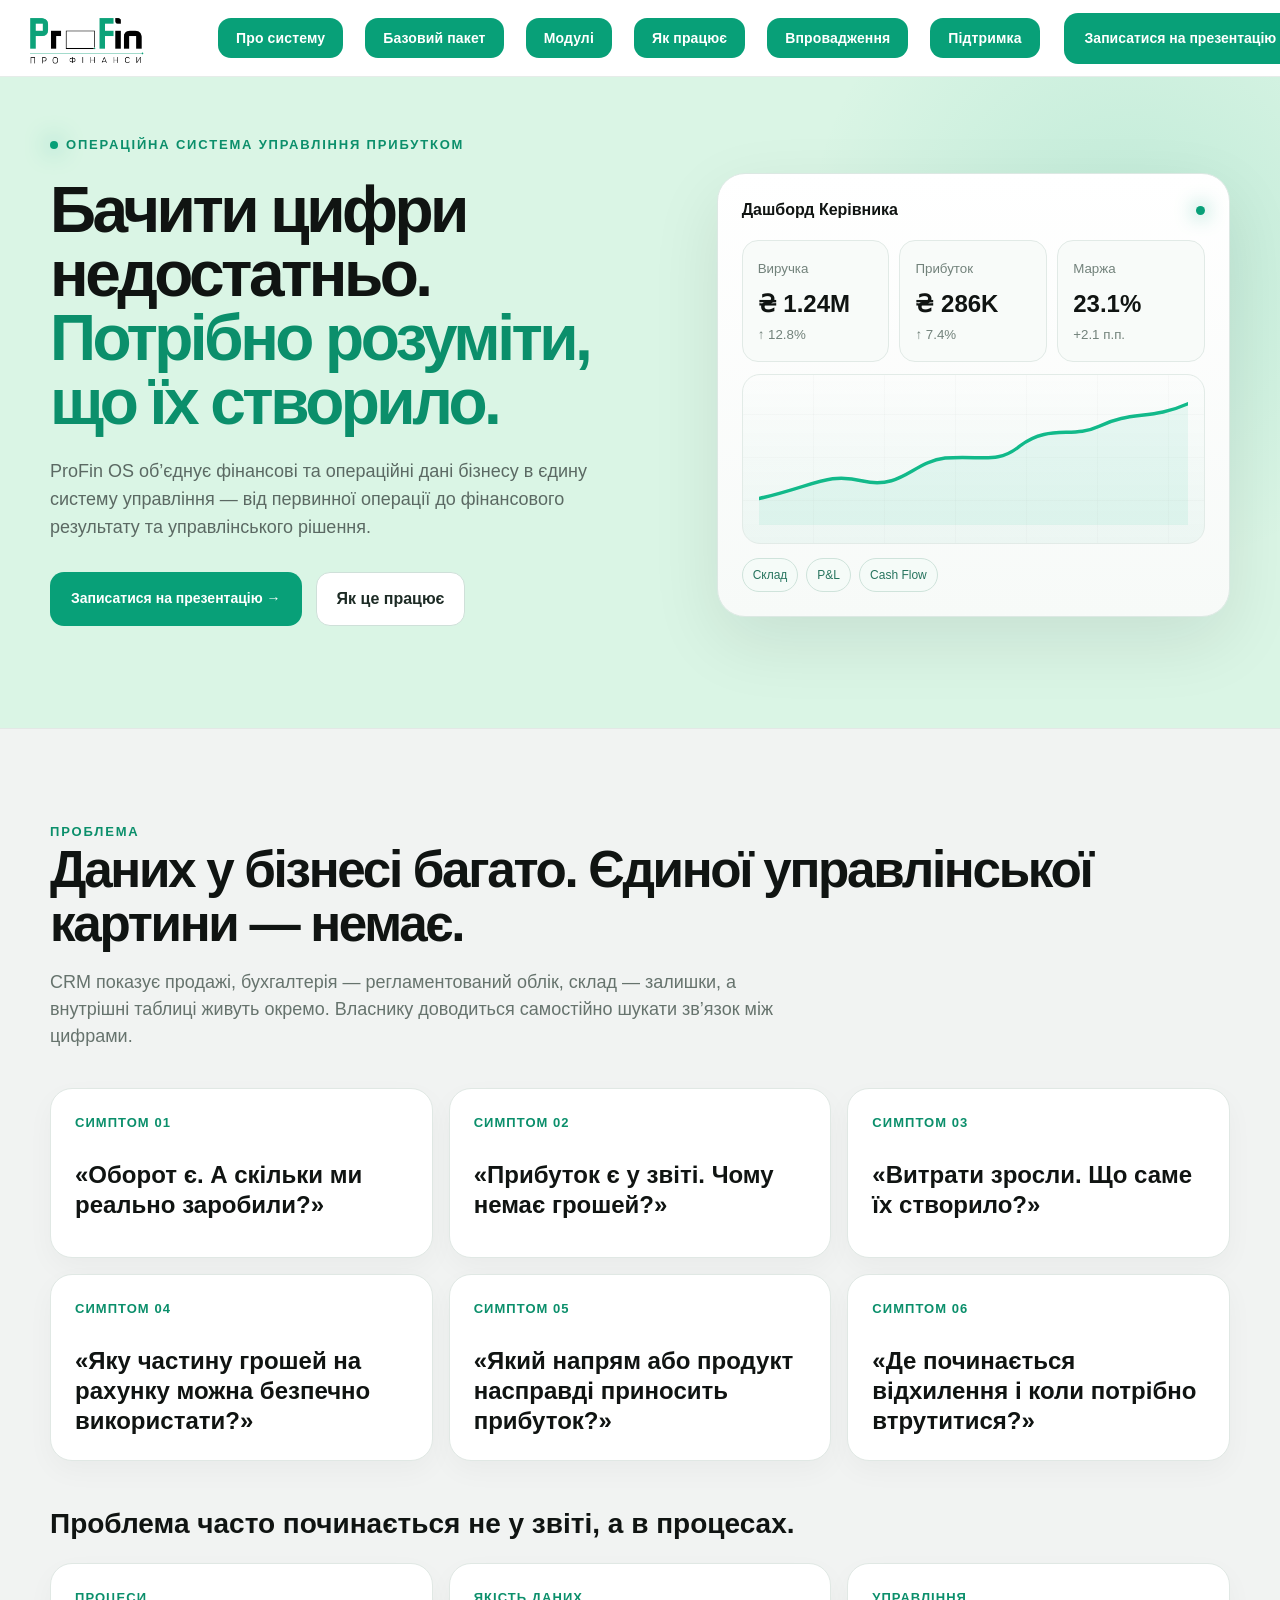
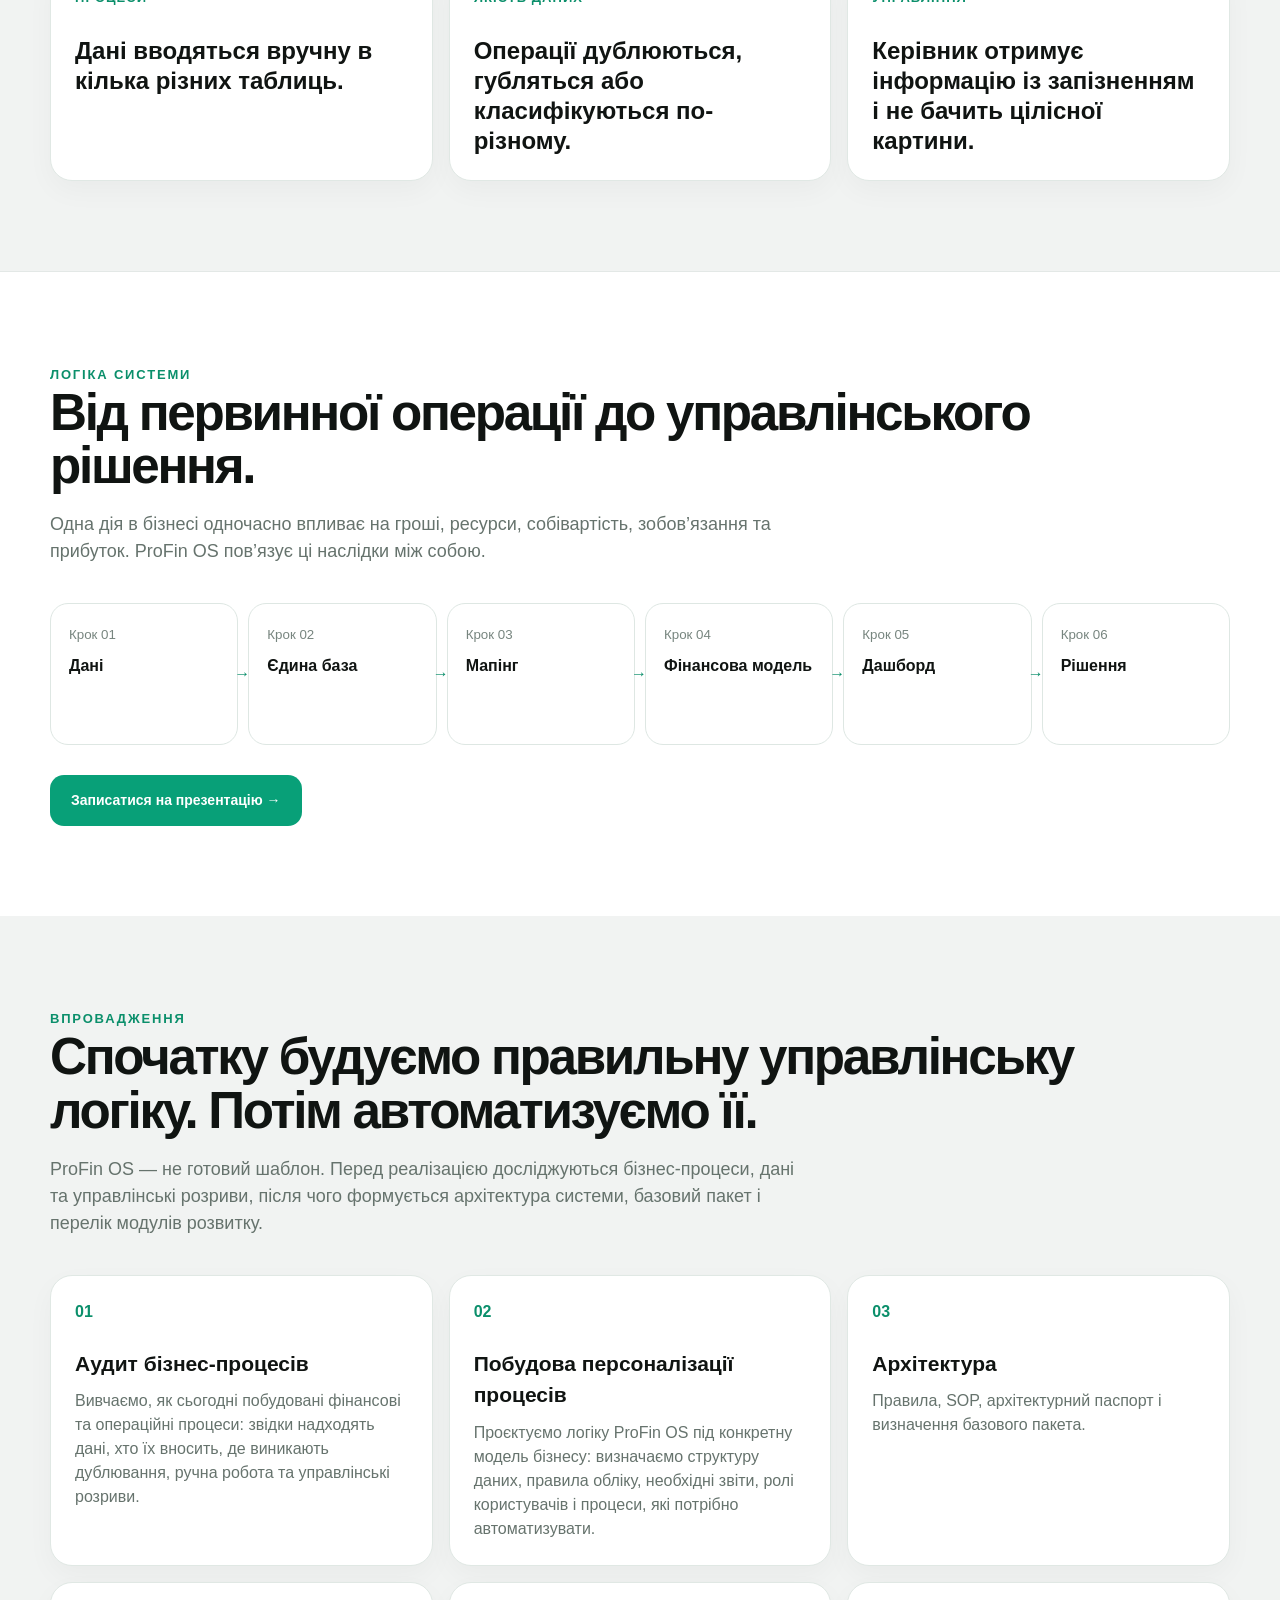
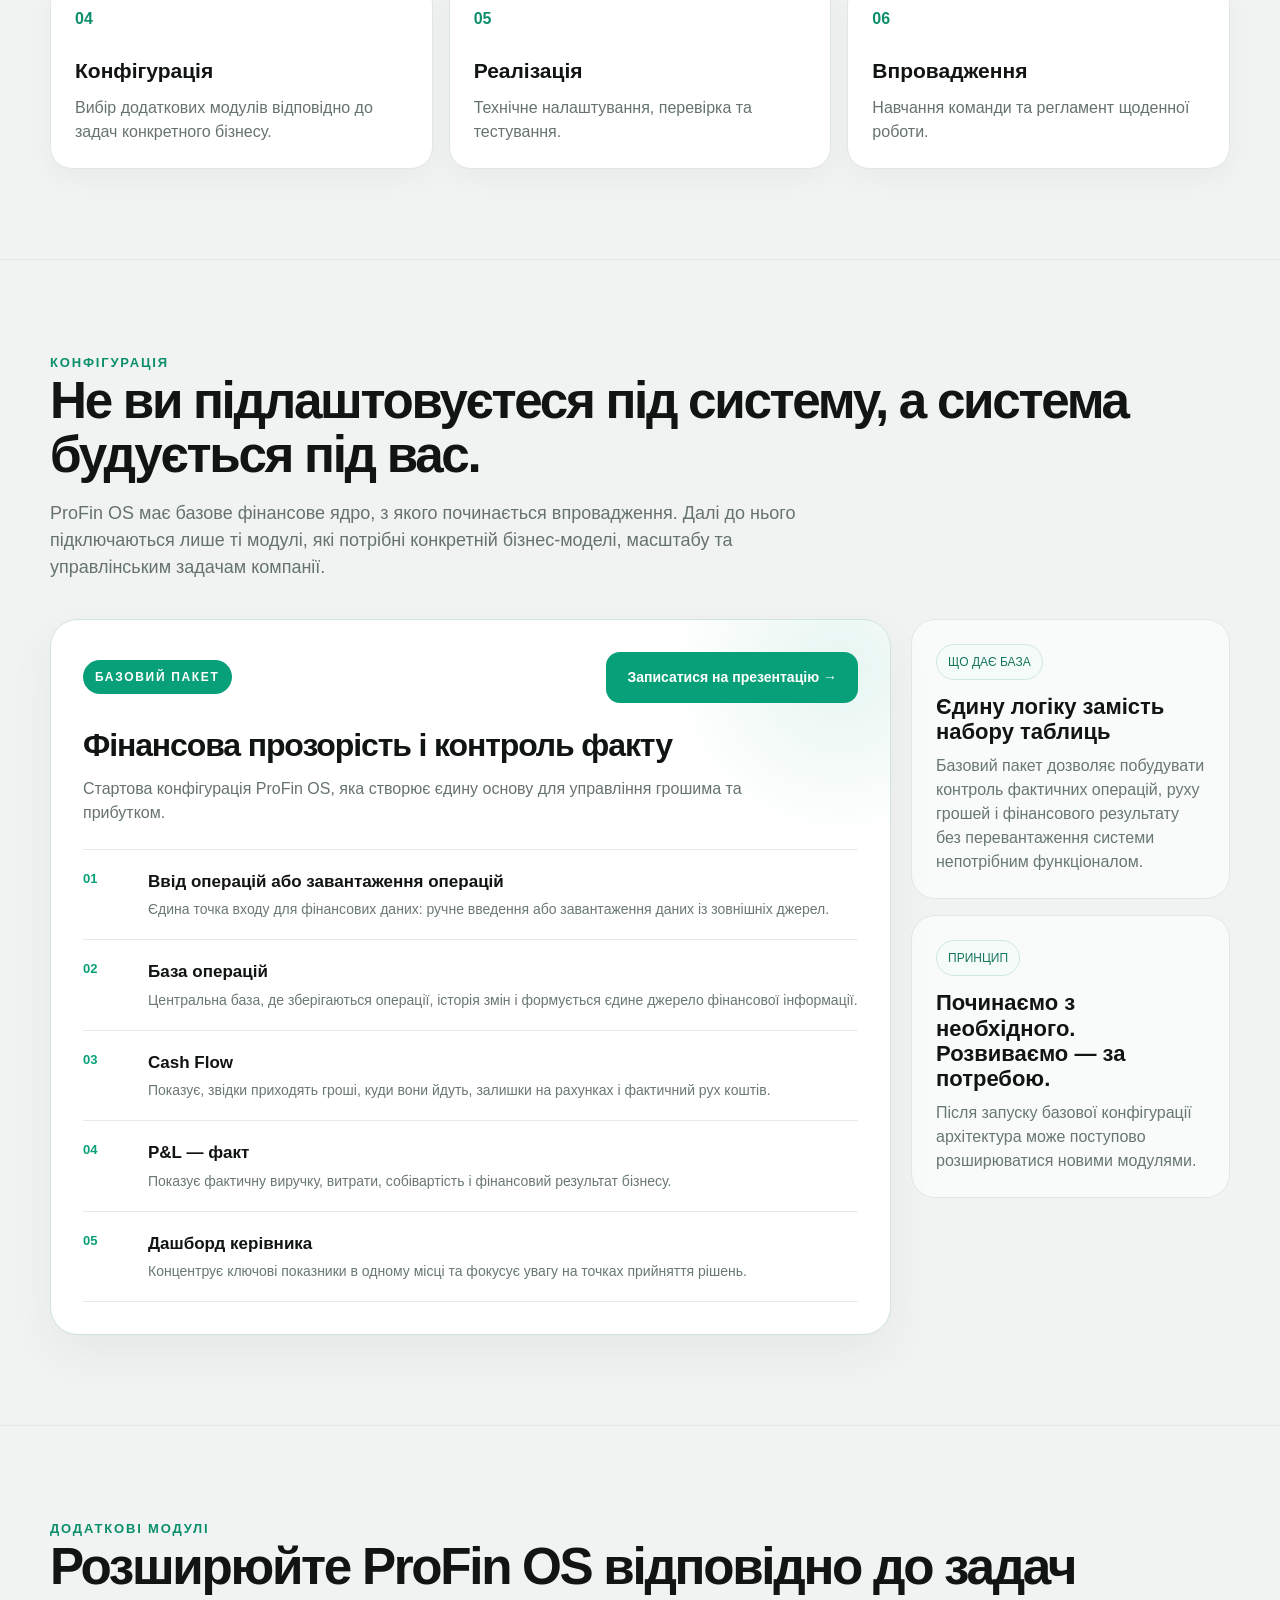
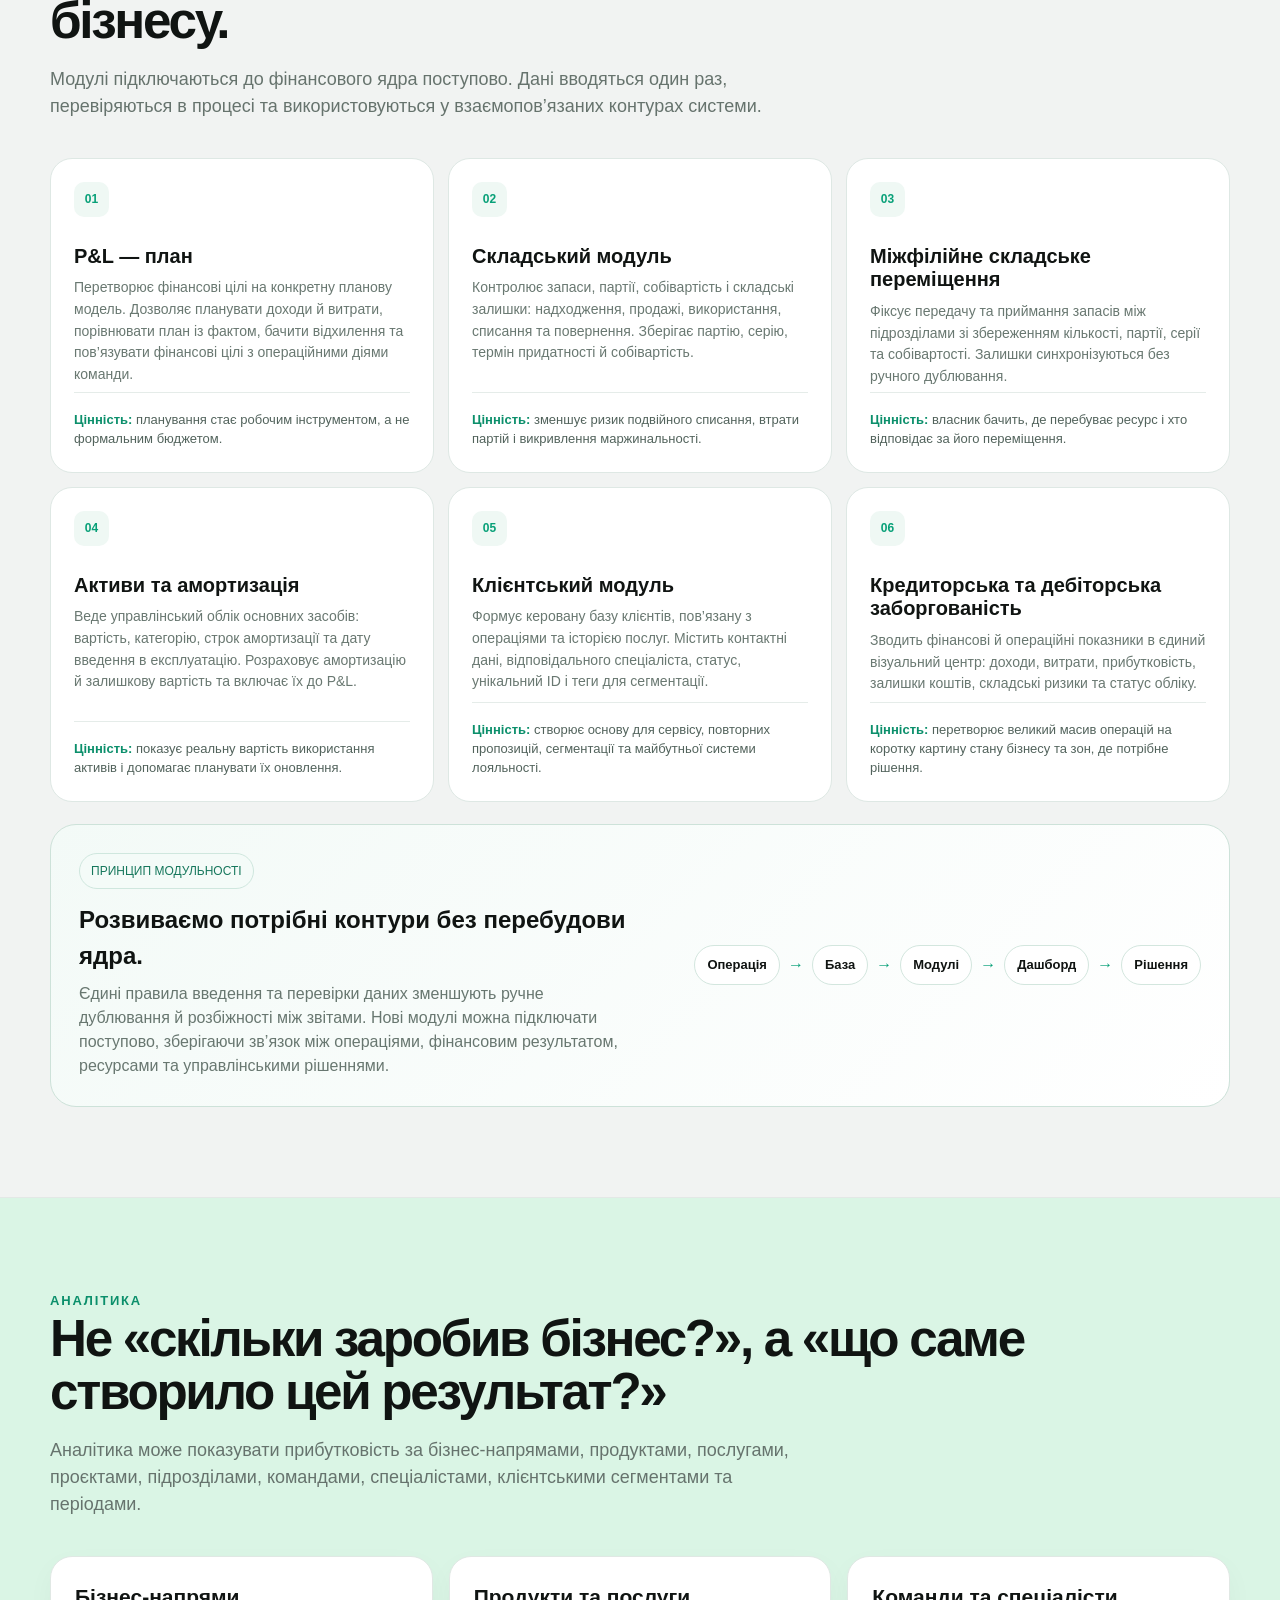
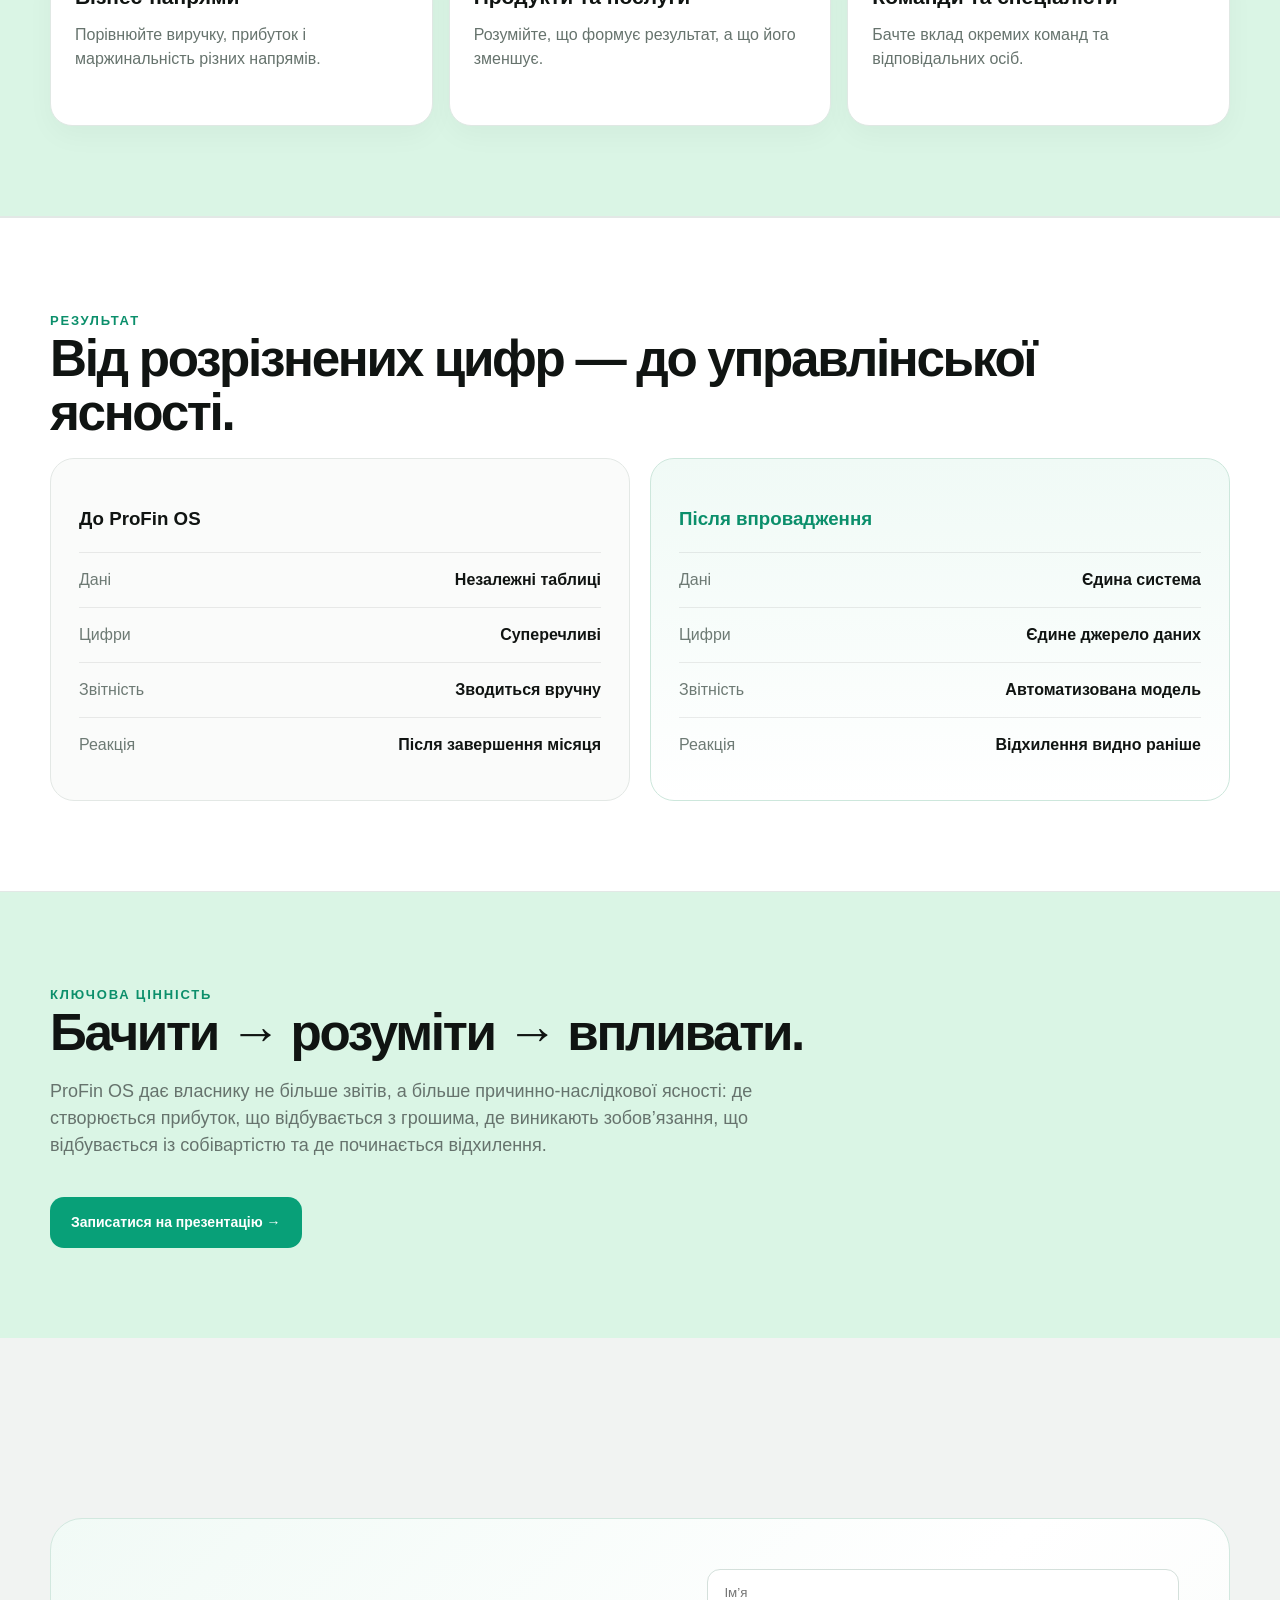
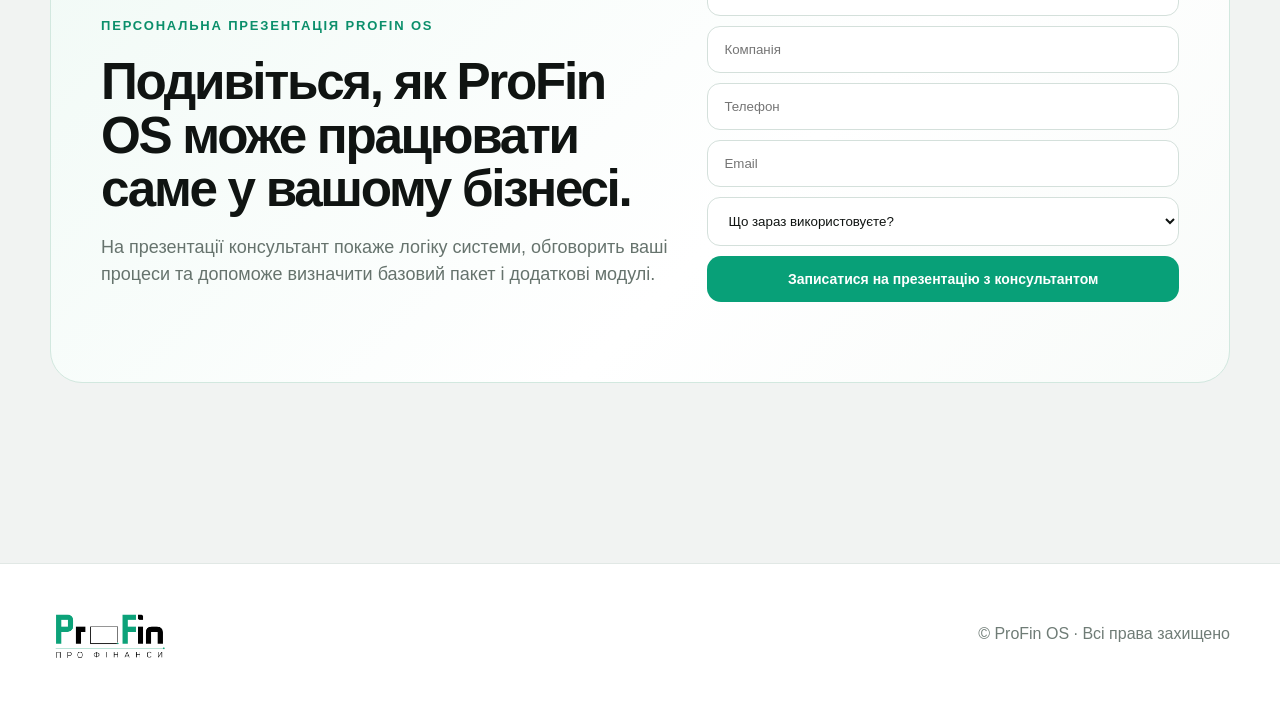
==== commit 0ce7835e: "оновлення лендінгу" ====
--- a/index.html
+++ b/index.html
@@ -84,13 +84,6 @@
 </div>
 </section>
 
-<section class="slogan-strip">
-  <div class="container slogan-inner">
-    <span class="slogan-mark">ProFin OS</span>
-    <div class="slogan-text">Не ви підлаштовуєтеся під систему, <strong>а система будується під вас.</strong></div>
-  </div>
-</section>
-
 <section class="section alt bg-gray" id="about">
 
 <div class="container">
--- a/style.css
+++ b/style.css
@@ -339,7 +339,9 @@
 
 .badge{display:inline-block;border:1px solid #CFE7DE;background:#F4FBF8;color:#16775C;border-radius:999px;padding:8px 11px;font-size:12px}
 
-.slogan-strip{padding:22px 0;border-top:1px solid #E4ECE8;border-bottom:1px solid #E4ECE8;background:#F7FAF8}
+.slogan-strip{
+  display:none;
+}
 
 .slogan-inner{display:flex;align-items:center;justify-content:space-between;gap:28px}
 
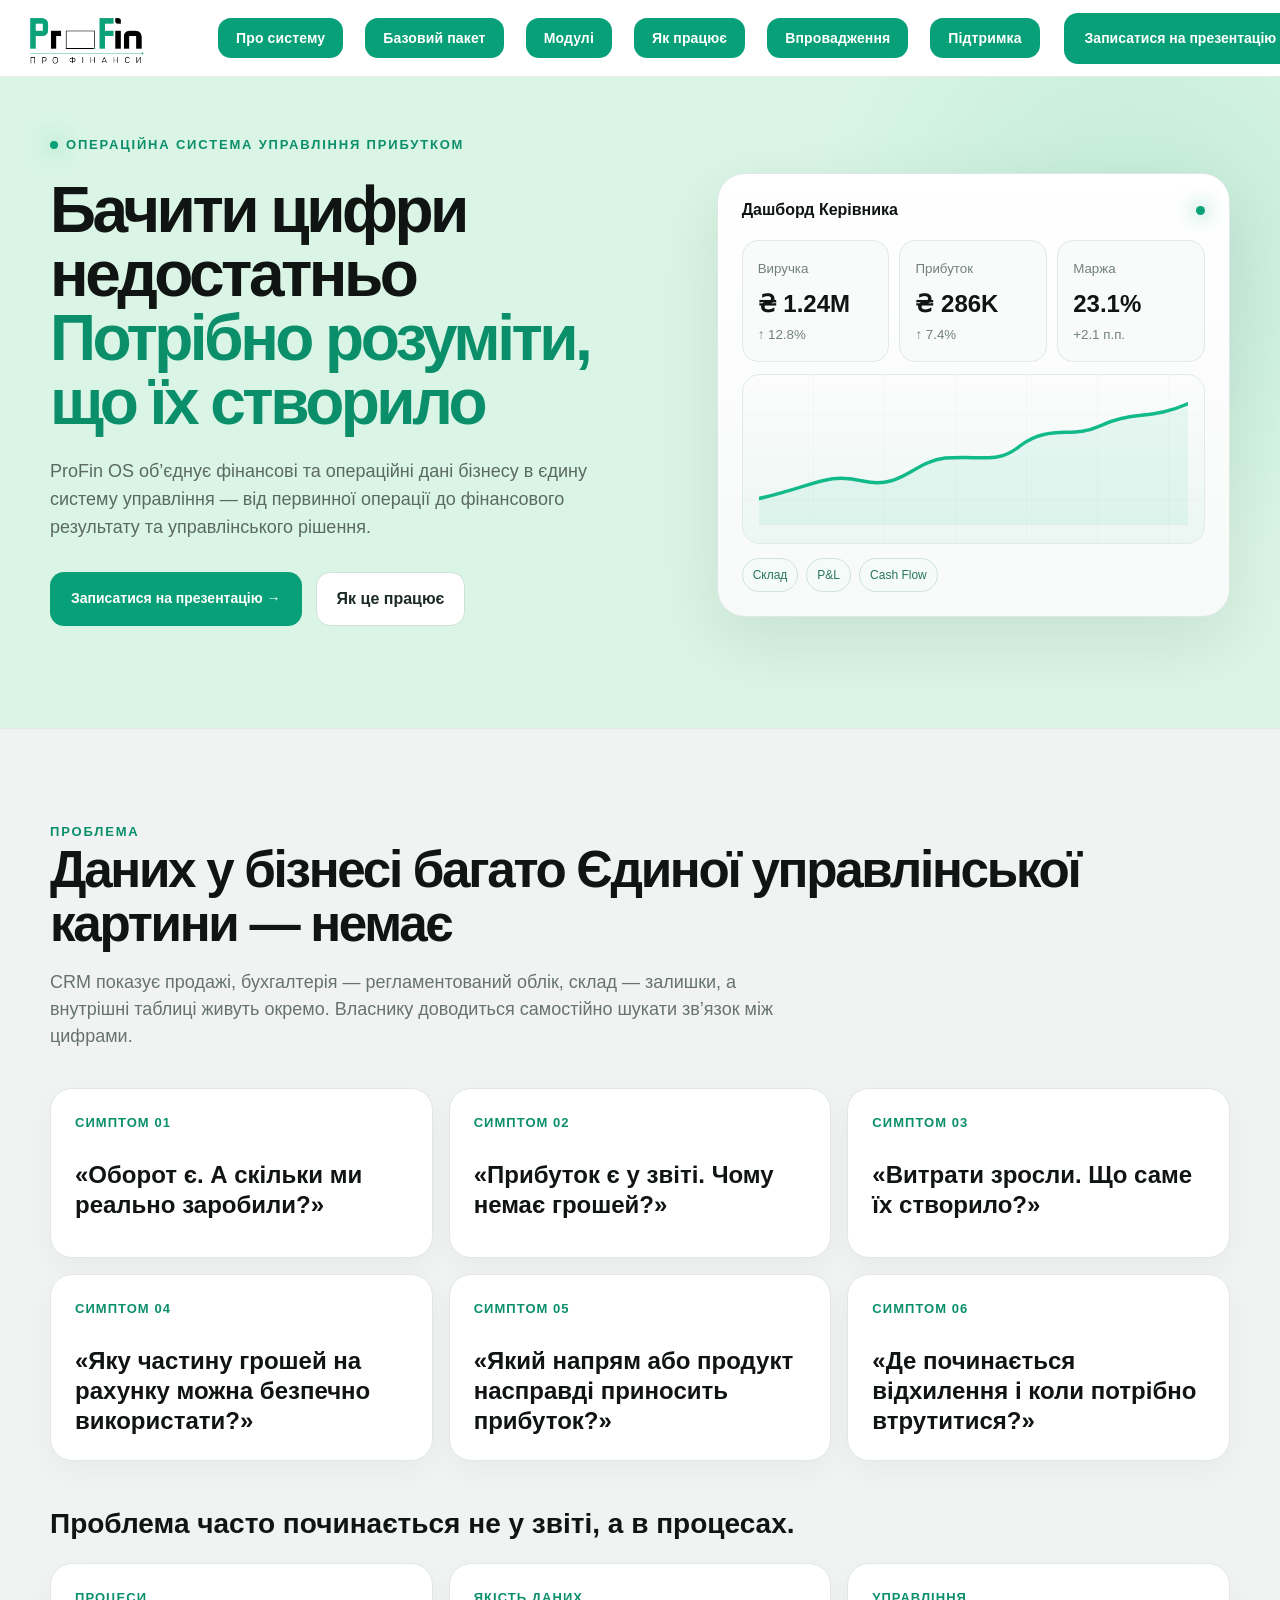
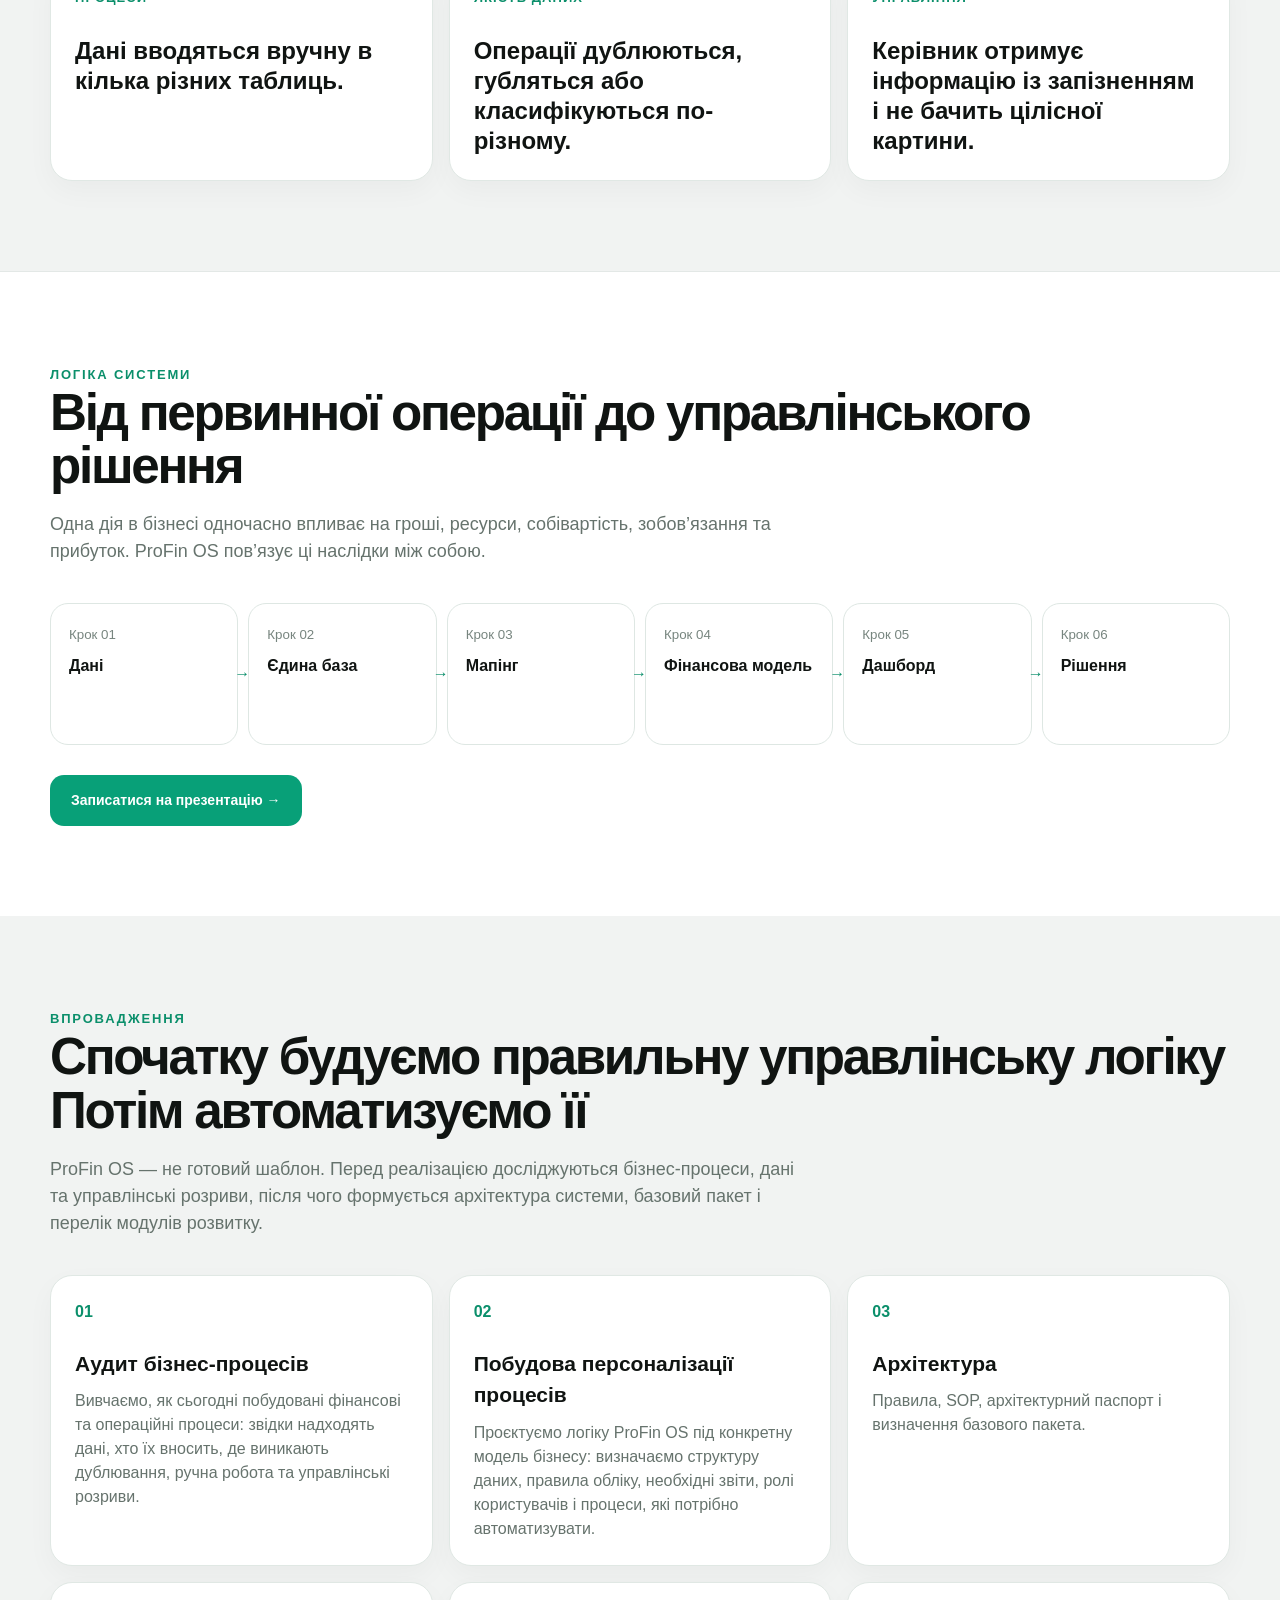
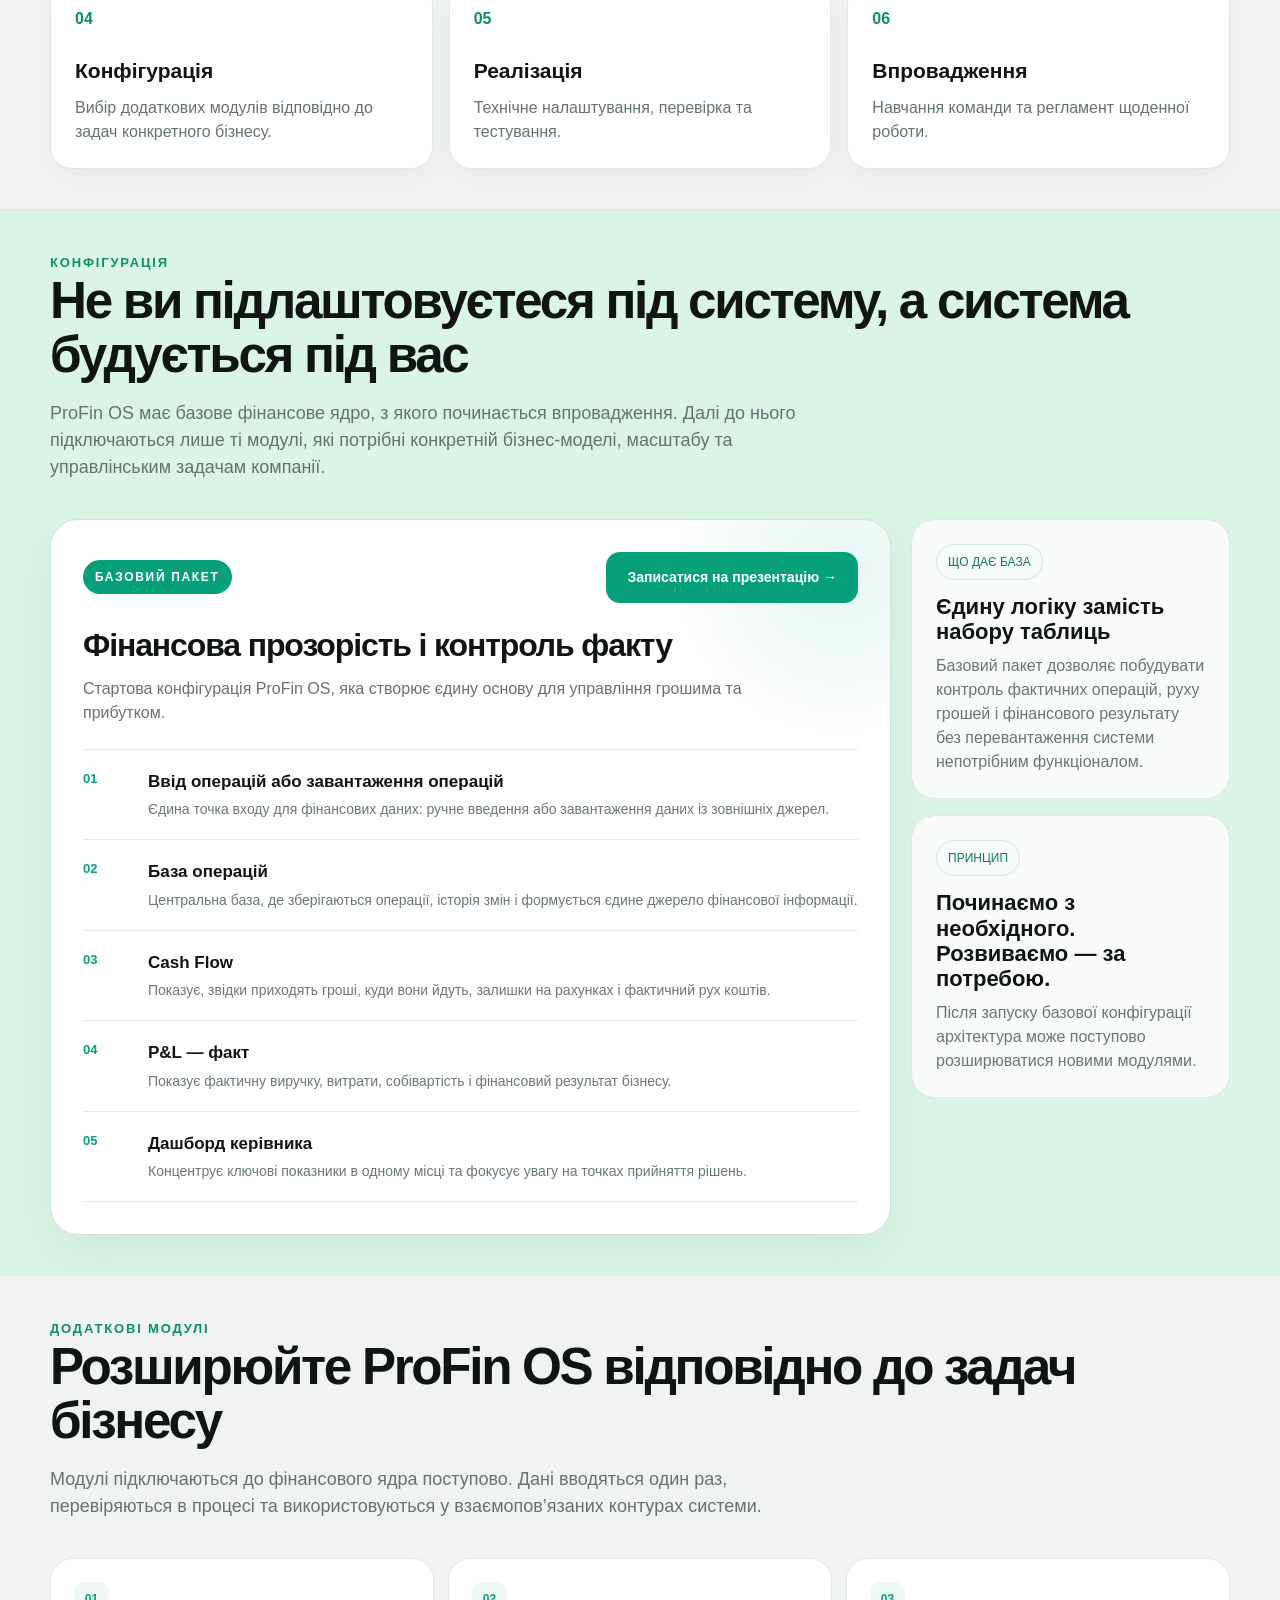
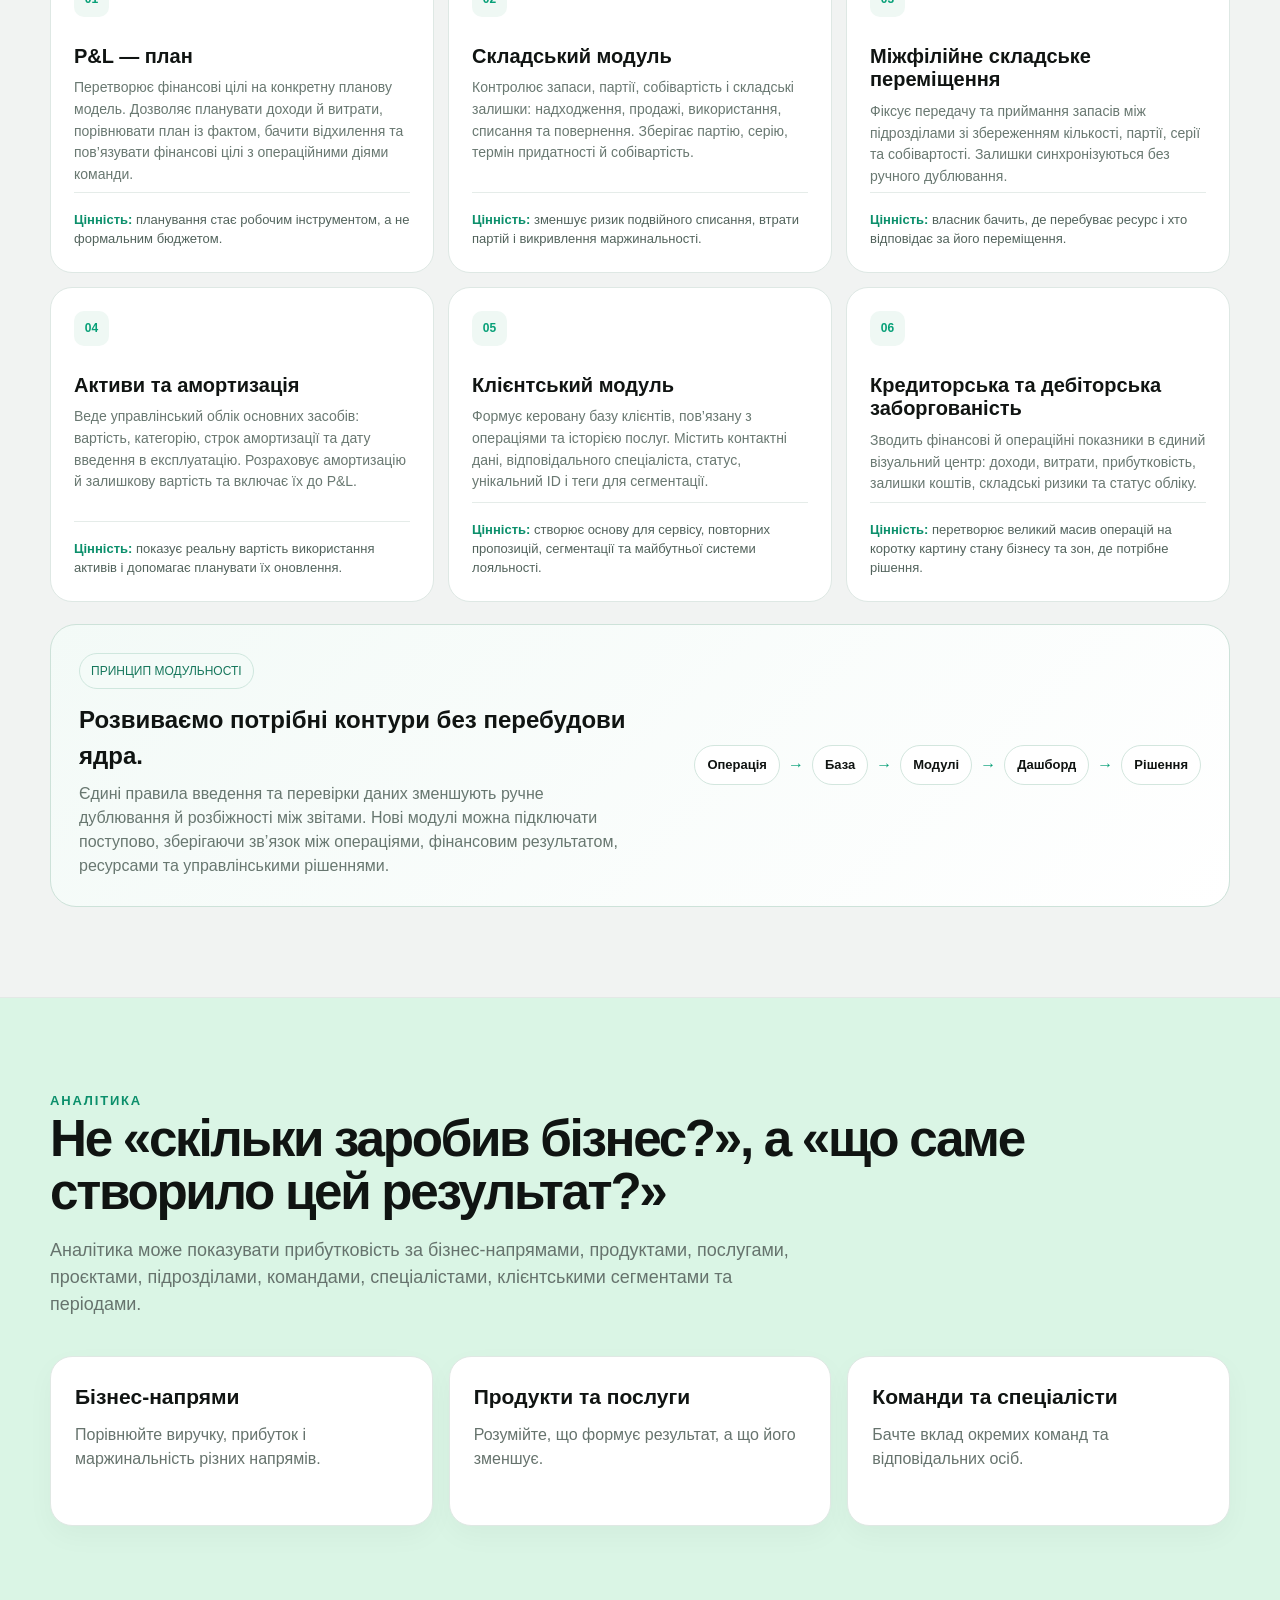
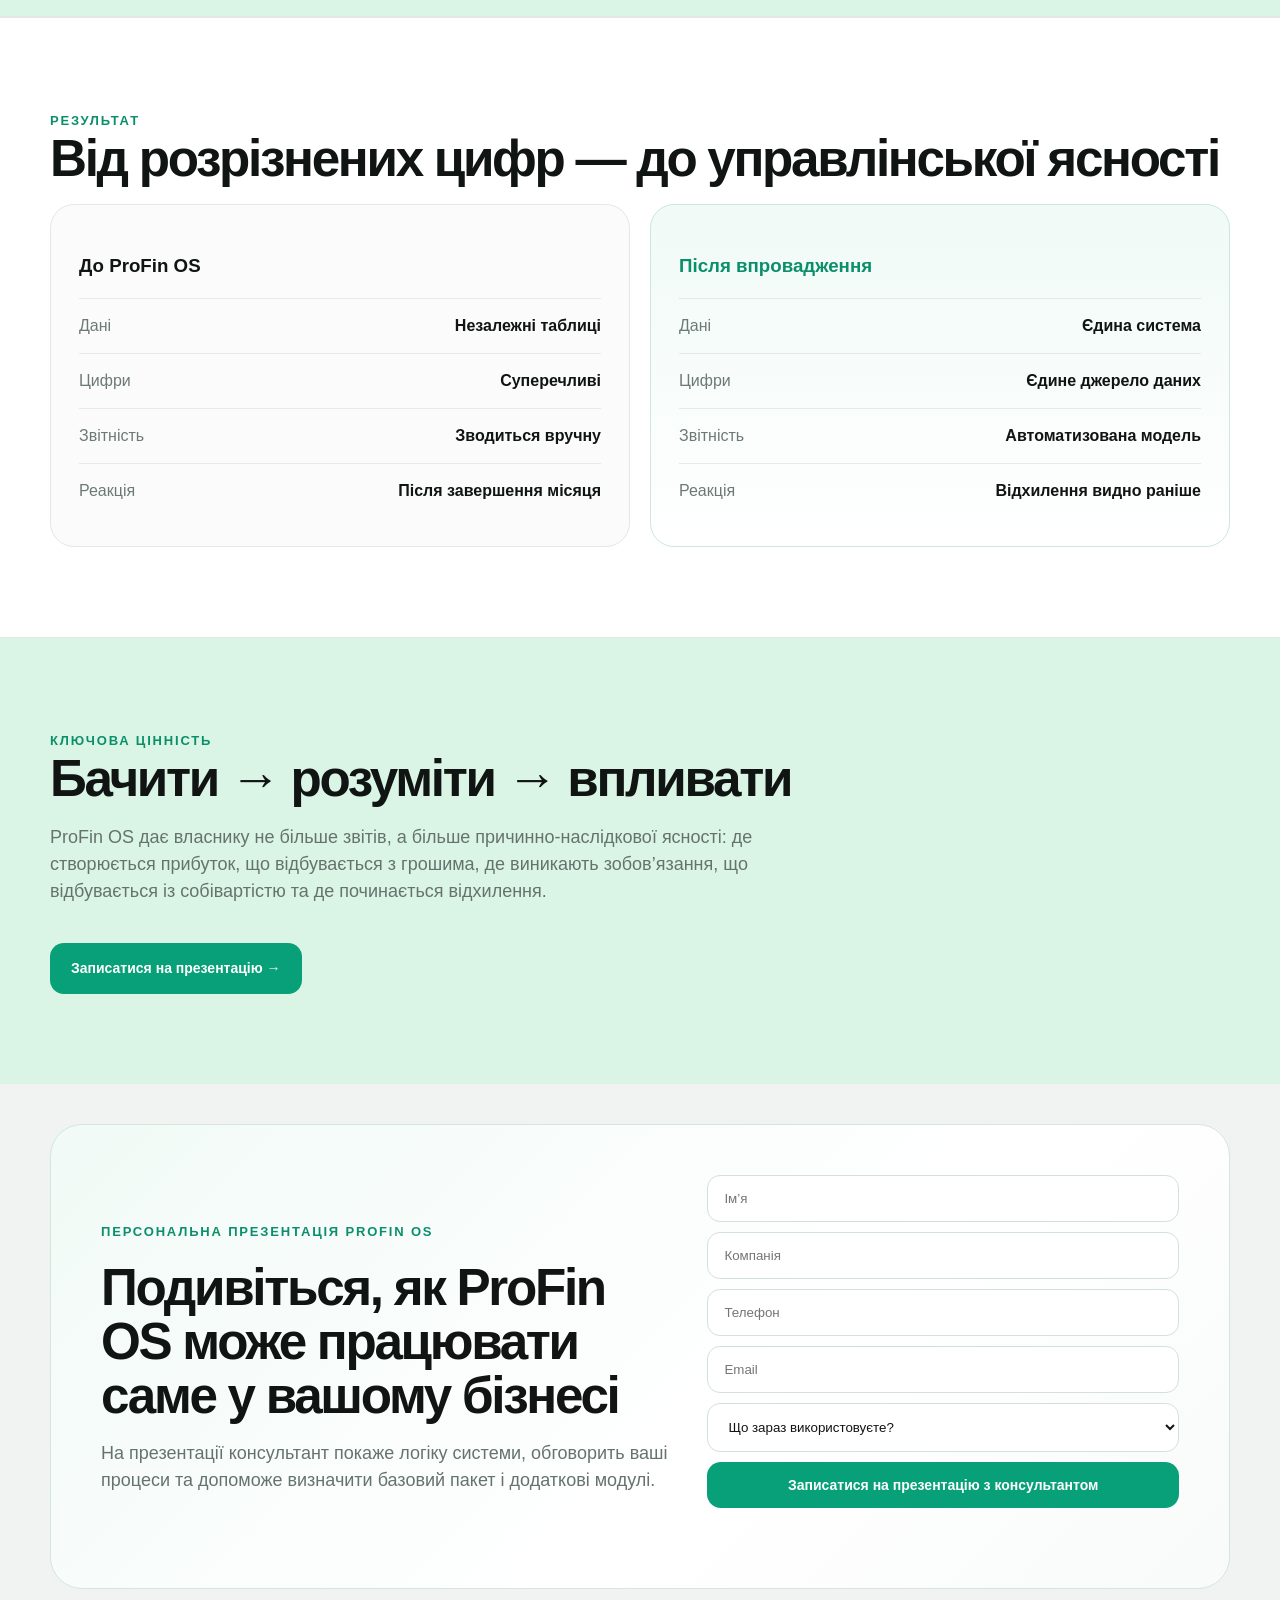
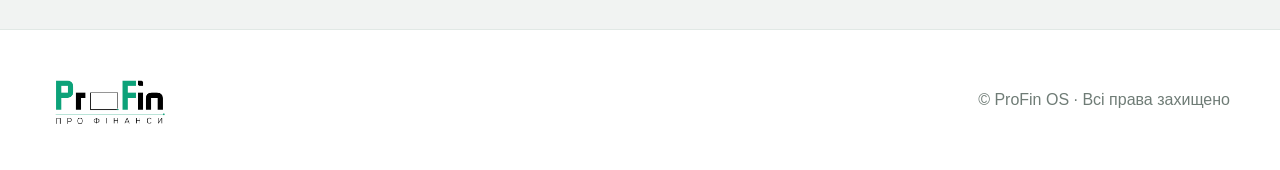
==== commit 033b23ec: "Update project" ====
--- a/index.html
+++ b/index.html
@@ -34,8 +34,8 @@
     </div>
 
     <h1>
-      Бачити цифри недостатньо.
-      <span>Потрібно розуміти, що їх створило.</span>
+      Бачити цифри недостатньо
+      <span>Потрібно розуміти, що їх створило</span>
     </h1>
 
     <p class="lead">
@@ -88,7 +88,7 @@
 
 <div class="container">
   <div class="eyebrow">Проблема</div>
-  <h2>Даних у бізнесі багато. Єдиної управлінської картини — немає.</h2>
+  <h2>Даних у бізнесі багато Єдиної управлінської картини — немає</h2>
   <p class="intro">CRM показує продажі, бухгалтерія — регламентований облік, склад — залишки, а внутрішні таблиці живуть окремо. Власнику доводиться самостійно шукати зв’язок між цифрами.</p>
   <div class="grid3">
     <div class="card"><div class="num">Симптом 01</div><div class="problem">«Оборот є. А скільки ми реально заробили?»</div></div>
@@ -105,7 +105,7 @@
 <section class="section bg-white" id="how">
 <div class="container">
   <div class="eyebrow">Логіка системи</div>
-  <h2>Від первинної операції до управлінського рішення.</h2>
+  <h2>Від первинної операції до управлінського рішення</h2>
   <p class="intro">Одна дія в бізнесі одночасно впливає на гроші, ресурси, собівартість, зобов’язання та прибуток. ProFin OS пов’язує ці наслідки між собою.</p>
   <div class="flow">
     <div class="step"><small>Крок 01</small><strong>Дані</strong><span class="micro">CRM, файли, внутрішні реєстри</span></div>
@@ -126,7 +126,7 @@
 <section class="section bg-gray" id="implementation">
 <div class="container">
   <div class="eyebrow">Впровадження</div>
-  <h2>Спочатку будуємо правильну управлінську логіку. Потім автоматизуємо її.</h2>
+  <h2>Спочатку будуємо правильну управлінську логіку Потім автоматизуємо її</h2>
   <p class="intro">ProFin OS — не готовий шаблон. Перед реалізацією досліджуються бізнес-процеси, дані та управлінські розриви, після чого формується архітектура системи, базовий пакет і перелік модулів розвитку.</p>
   <div class="process">
     <div class="card"><h3>Аудит бізнес-процесів</h3><p>Вивчаємо, як сьогодні побудовані фінансові та операційні процеси: звідки надходять дані, хто їх вносить, де виникають дублювання, ручна робота та управлінські розриви.</p></div>
@@ -138,10 +138,10 @@
   </div>
 </div>
 </section>
-<section class="section alt bg-gray" id="modules">
+<section class="section alt bg-green" id="modules">
 <div class="container">
   <div class="eyebrow">Конфігурація</div>
-  <h2>Не ви підлаштовуєтеся під систему, а система будується під вас.</h2>
+  <h2>Не ви підлаштовуєтеся під систему, а система будується під вас</h2>
   <p class="intro">ProFin OS має базове фінансове ядро, з якого починається впровадження. Далі до нього підключаються лише ті модулі, які потрібні конкретній бізнес-моделі, масштабу та управлінським задачам компанії.</p>
 
   <div class="package-grid">
@@ -182,7 +182,7 @@
 <section class="section bg-gray" id="additional">
 <div class="container">
   <div class="eyebrow">Додаткові модулі</div>
-  <h2>Розширюйте ProFin OS відповідно до задач бізнесу.</h2>
+  <h2>Розширюйте ProFin OS відповідно до задач бізнесу</h2>
   <p class="intro">Модулі підключаються до фінансового ядра поступово. Дані вводяться один раз, перевіряються в процесі та використовуються у взаємопов’язаних контурах системи.</p>
 
   <div class="addons-grid">
@@ -234,7 +234,7 @@
 <section class="section alt bg-white">
 <div class="container">
   <div class="eyebrow">Результат</div>
-  <h2>Від розрізнених цифр — до управлінської ясності.</h2>
+  <h2>Від розрізнених цифр — до управлінської ясності</h2>
   <div class="compare">
     <div class="side before">
       <h3>До ProFin OS</h3>
@@ -257,7 +257,7 @@
 <section class="section bg-green">
 <div class="container">
   <div class="eyebrow">Ключова цінність</div>
-  <h2>Бачити → розуміти → впливати.</h2>
+  <h2>Бачити → розуміти → впливати</h2>
   <p class="intro">ProFin OS дає власнику не більше звітів, а більше причинно-наслідкової ясності: де створюється прибуток, що відбувається з грошима, де виникають зобов’язання, що відбувається із собівартістю та де починається відхилення.</p>
 
   <div class="section-cta">
@@ -266,11 +266,14 @@
 </div>
 </section>
 
-<section class="section" id="support"><section class="section bg-gray" id="support"><div class="container">
+<section class="section bg-gray" id="support">
+<div class="container">
   <div class="cta" id="contact">
     <div>
       <div class="eyebrow">Персональна презентація ProFin OS</div>
-      <h2 style="margin-top:18px">Подивіться, як ProFin OS може працювати саме у вашому бізнесі.</h2>
+      <h2 style="margin-top:18px">
+      Подивіться, як ProFin OS може працювати саме у вашому бізнесі
+      </h2>
       <p class="intro" style="margin-bottom:0">На презентації консультант покаже логіку системи, обговорить ваші процеси та допоможе визначити базовий пакет і додаткові модулі.</p>
     </div>
     <form class="form" id="lead-form">
--- a/style.css
+++ b/style.css
@@ -532,3 +532,26 @@
   cursor:wait;
   transform:none;
 }
+
+/* =========================================================
+   COMPACT SECTION SPACING
+   прибираємо великі порожні зони між секціями
+   ========================================================= */
+
+#implementation{
+  padding-bottom:40px;
+}
+
+#modules{
+  padding-top:40px;
+  padding-bottom:40px;
+}
+
+#additional{
+  padding-top:40px;
+}
+
+#support{
+  padding-top:40px;
+  padding-bottom:40px;
+}
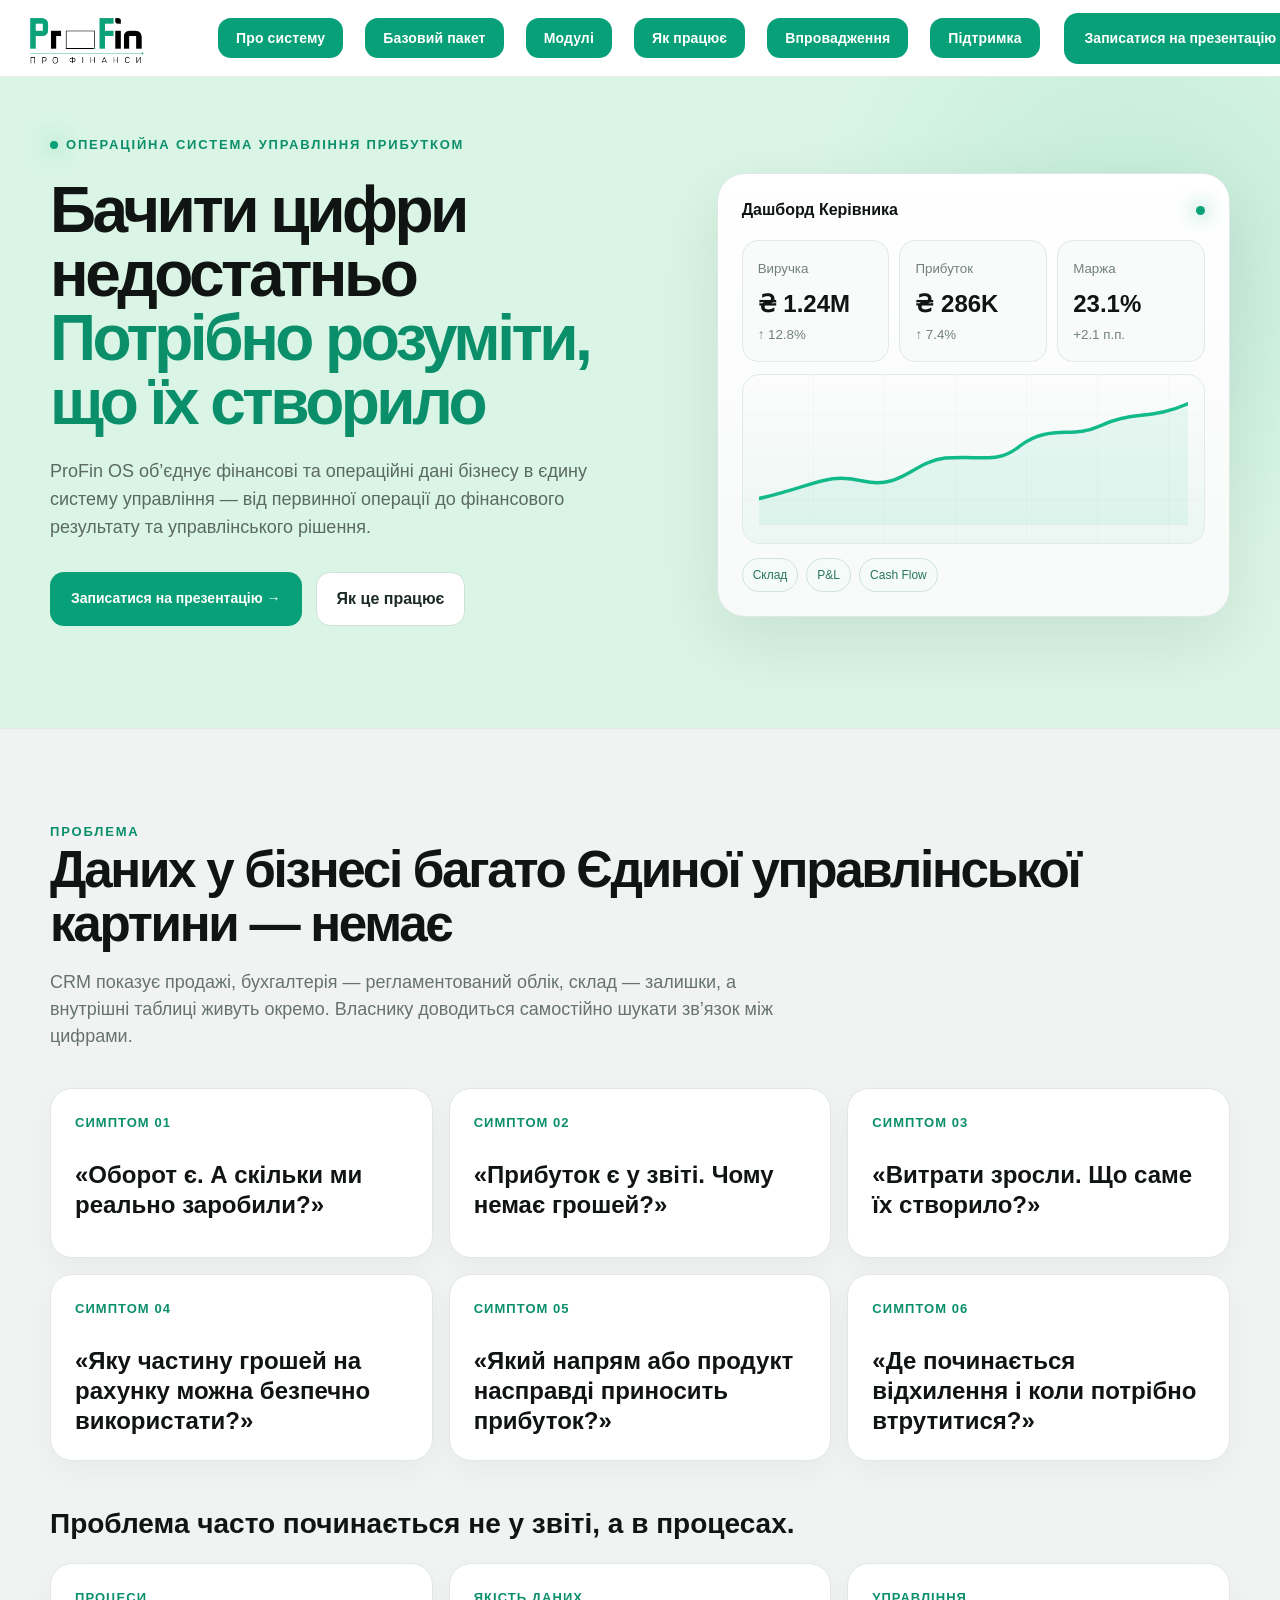
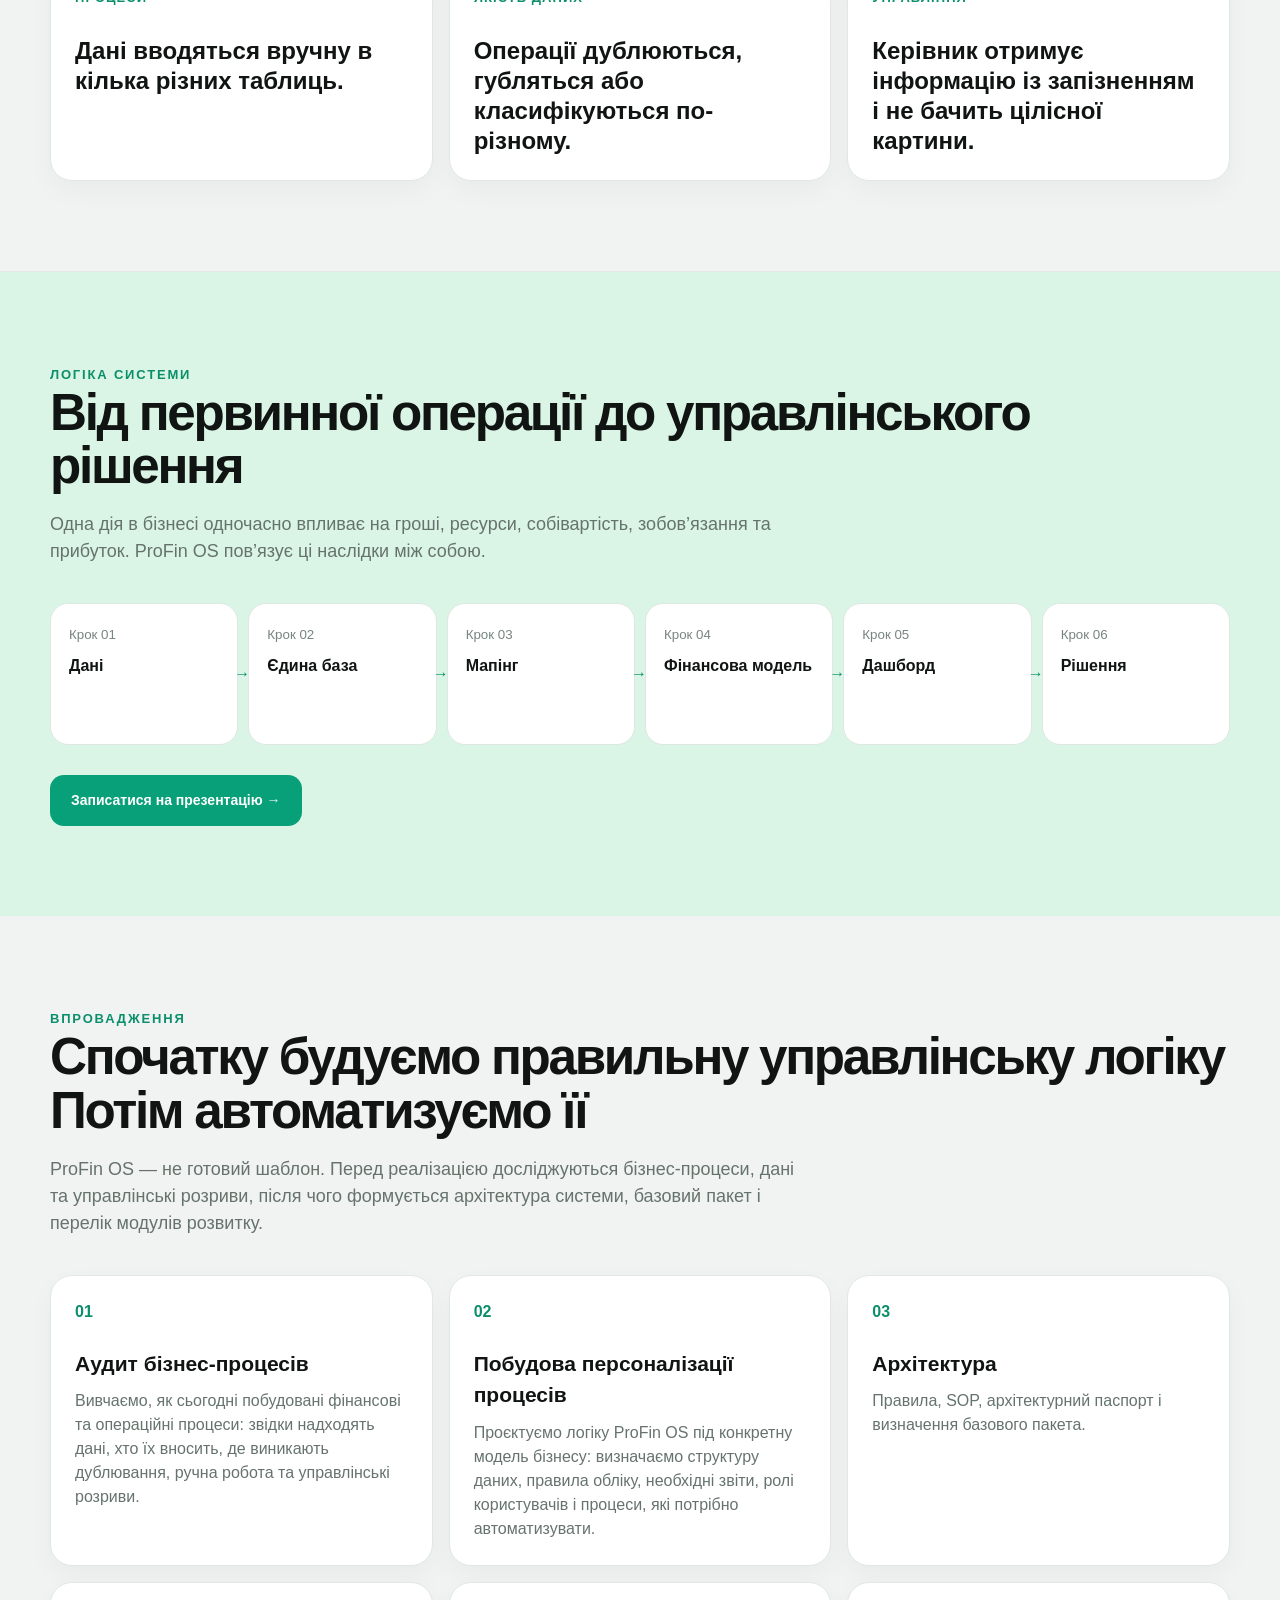
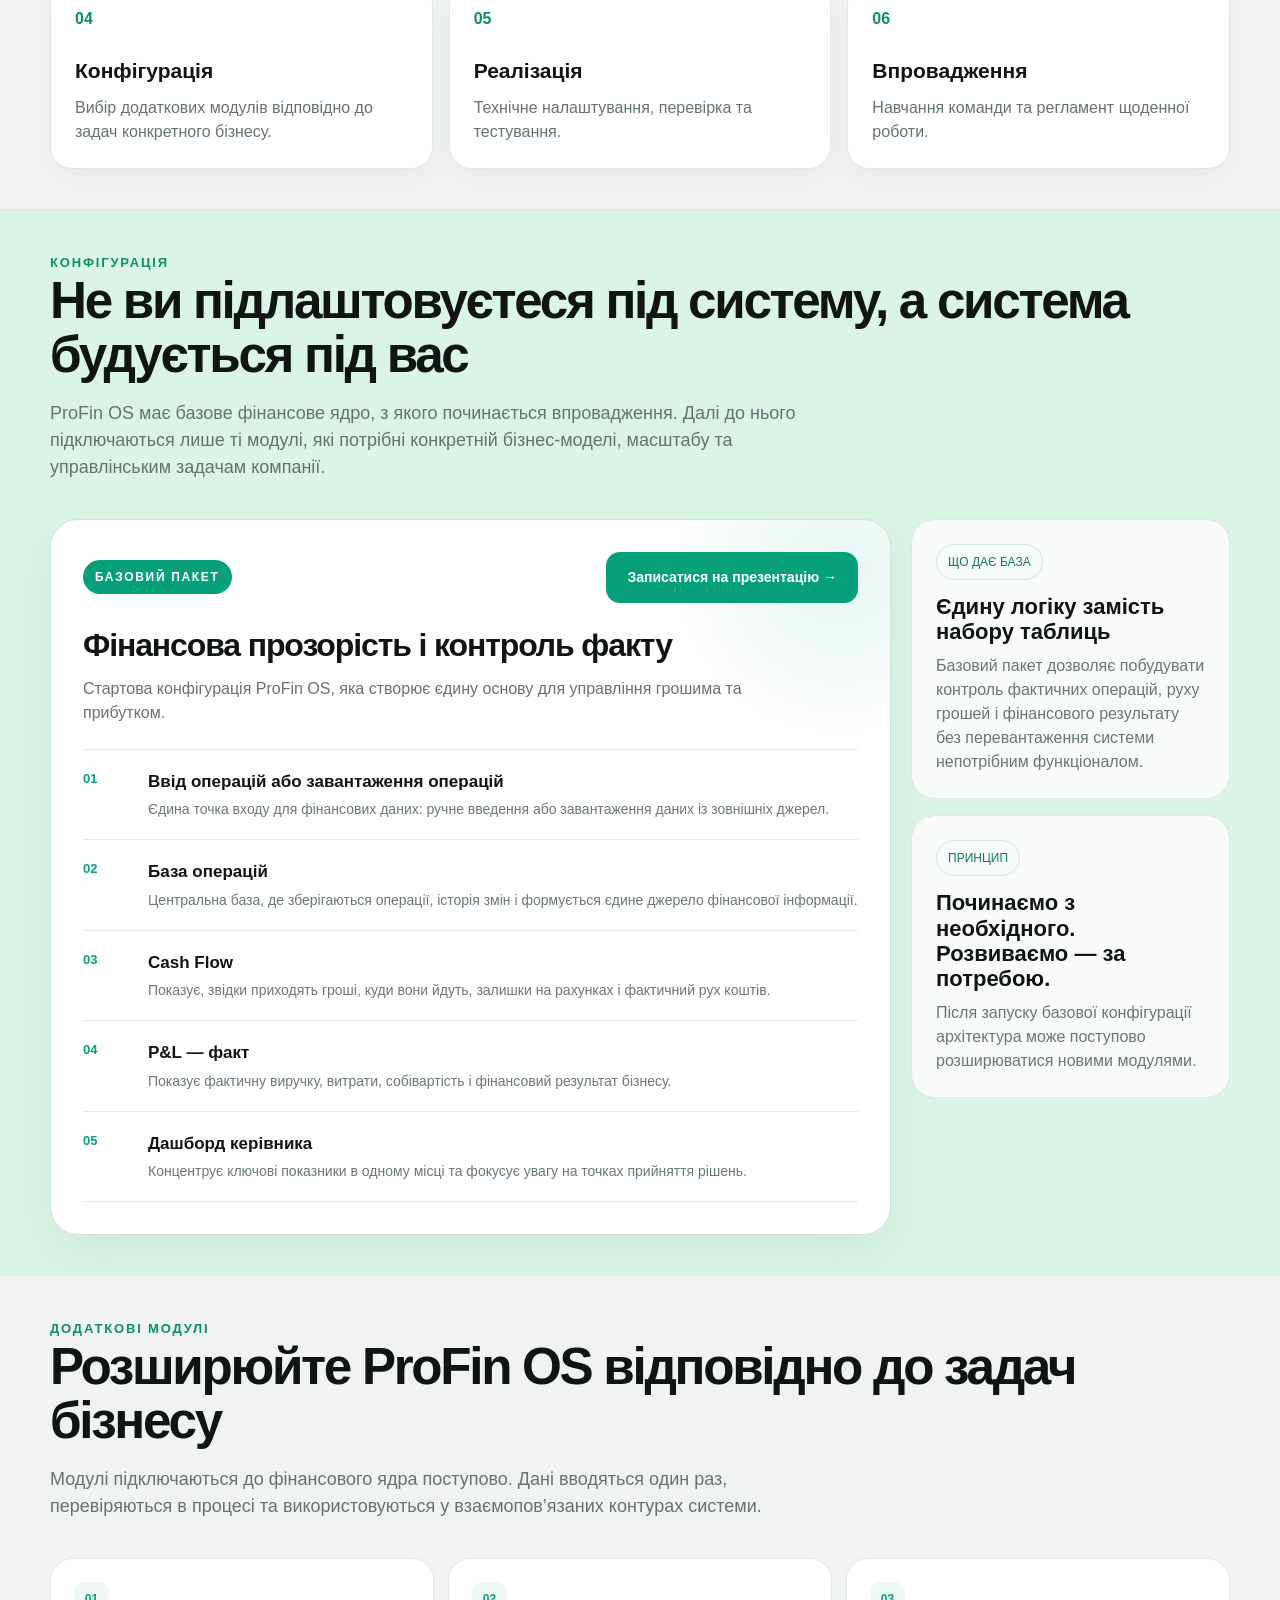
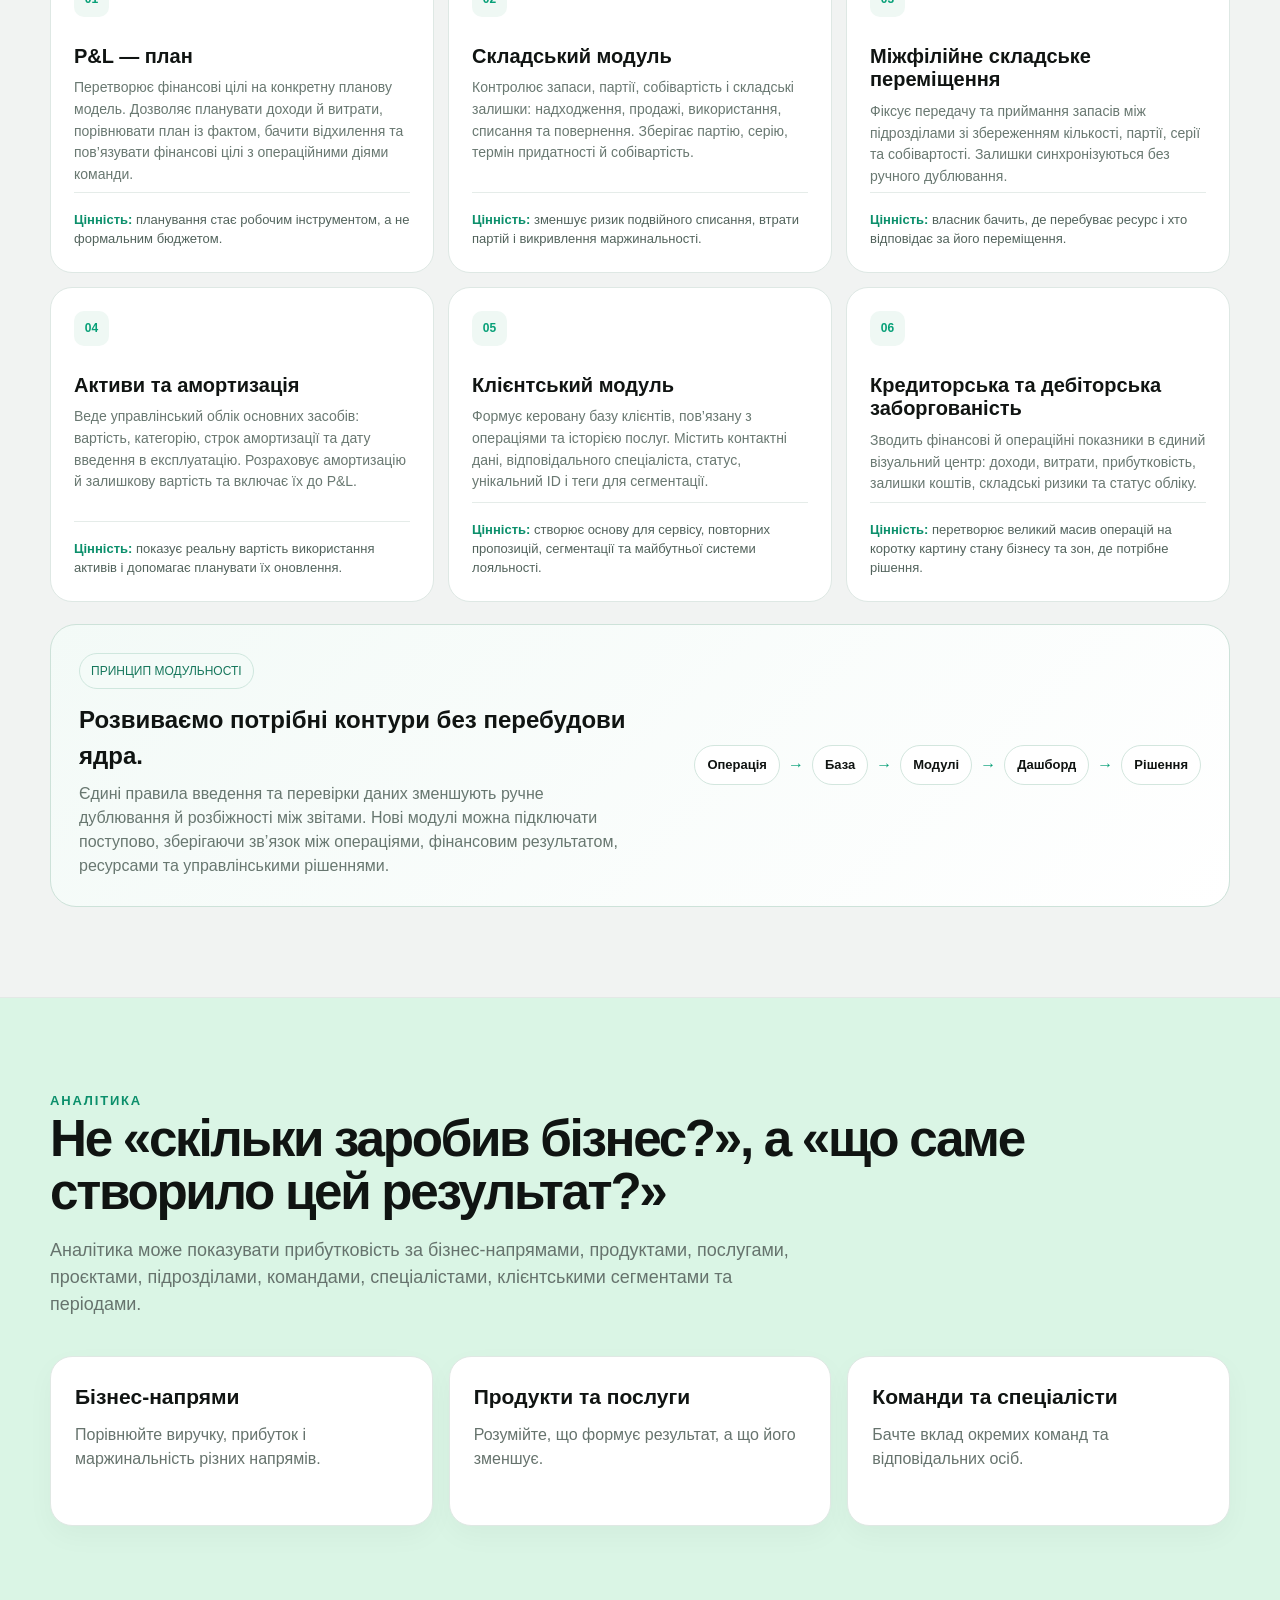
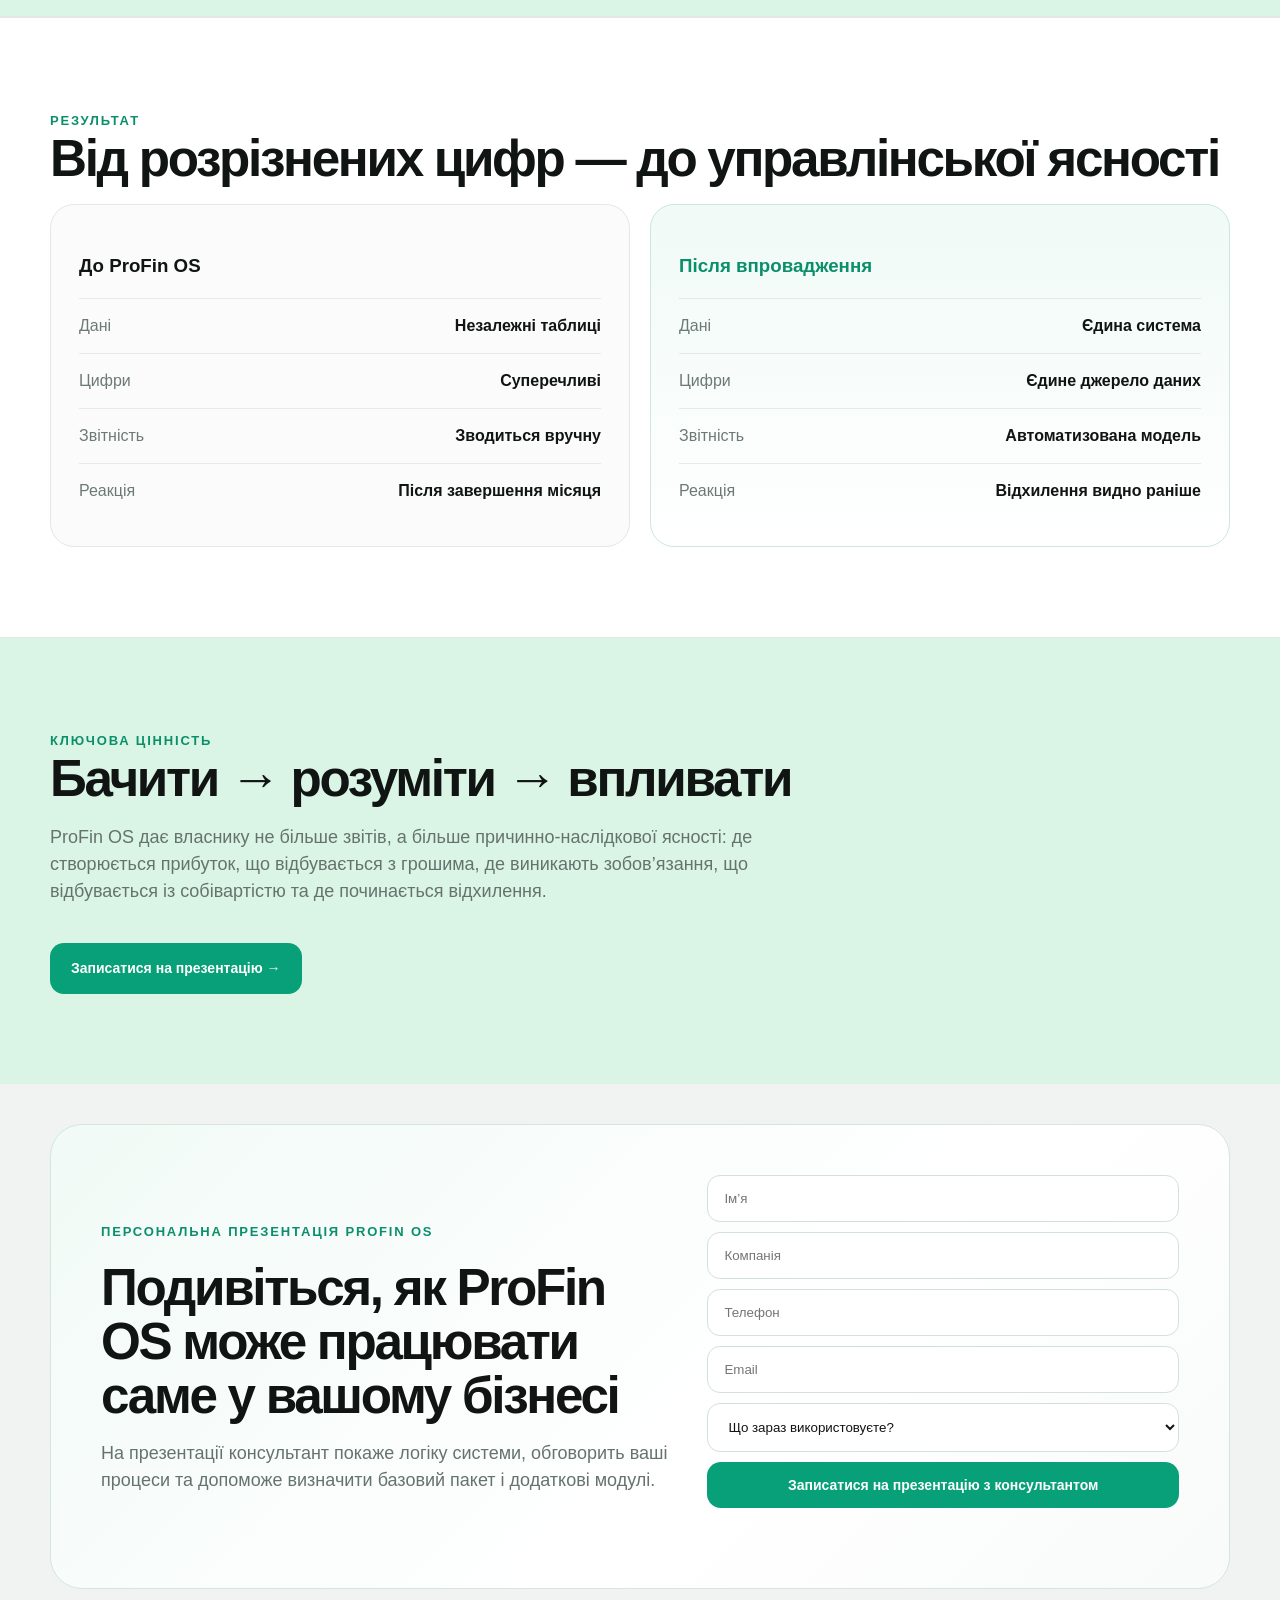
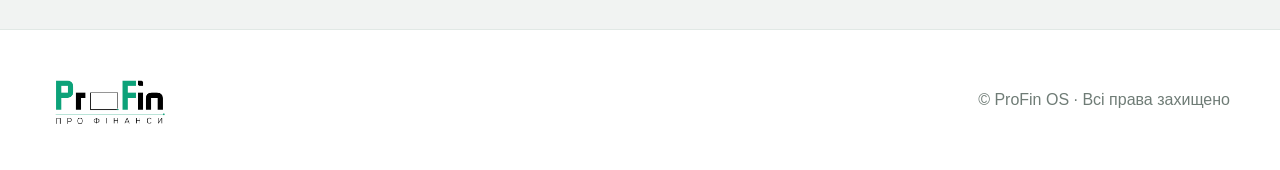
==== commit 6ad2e11b: "Update project" ====
--- a/index.html
+++ b/index.html
@@ -102,7 +102,7 @@
 </div>
 </section>
 
-<section class="section bg-white" id="how">
+<section class="section bg-green" id="how">
 <div class="container">
   <div class="eyebrow">Логіка системи</div>
   <h2>Від первинної операції до управлінського рішення</h2>
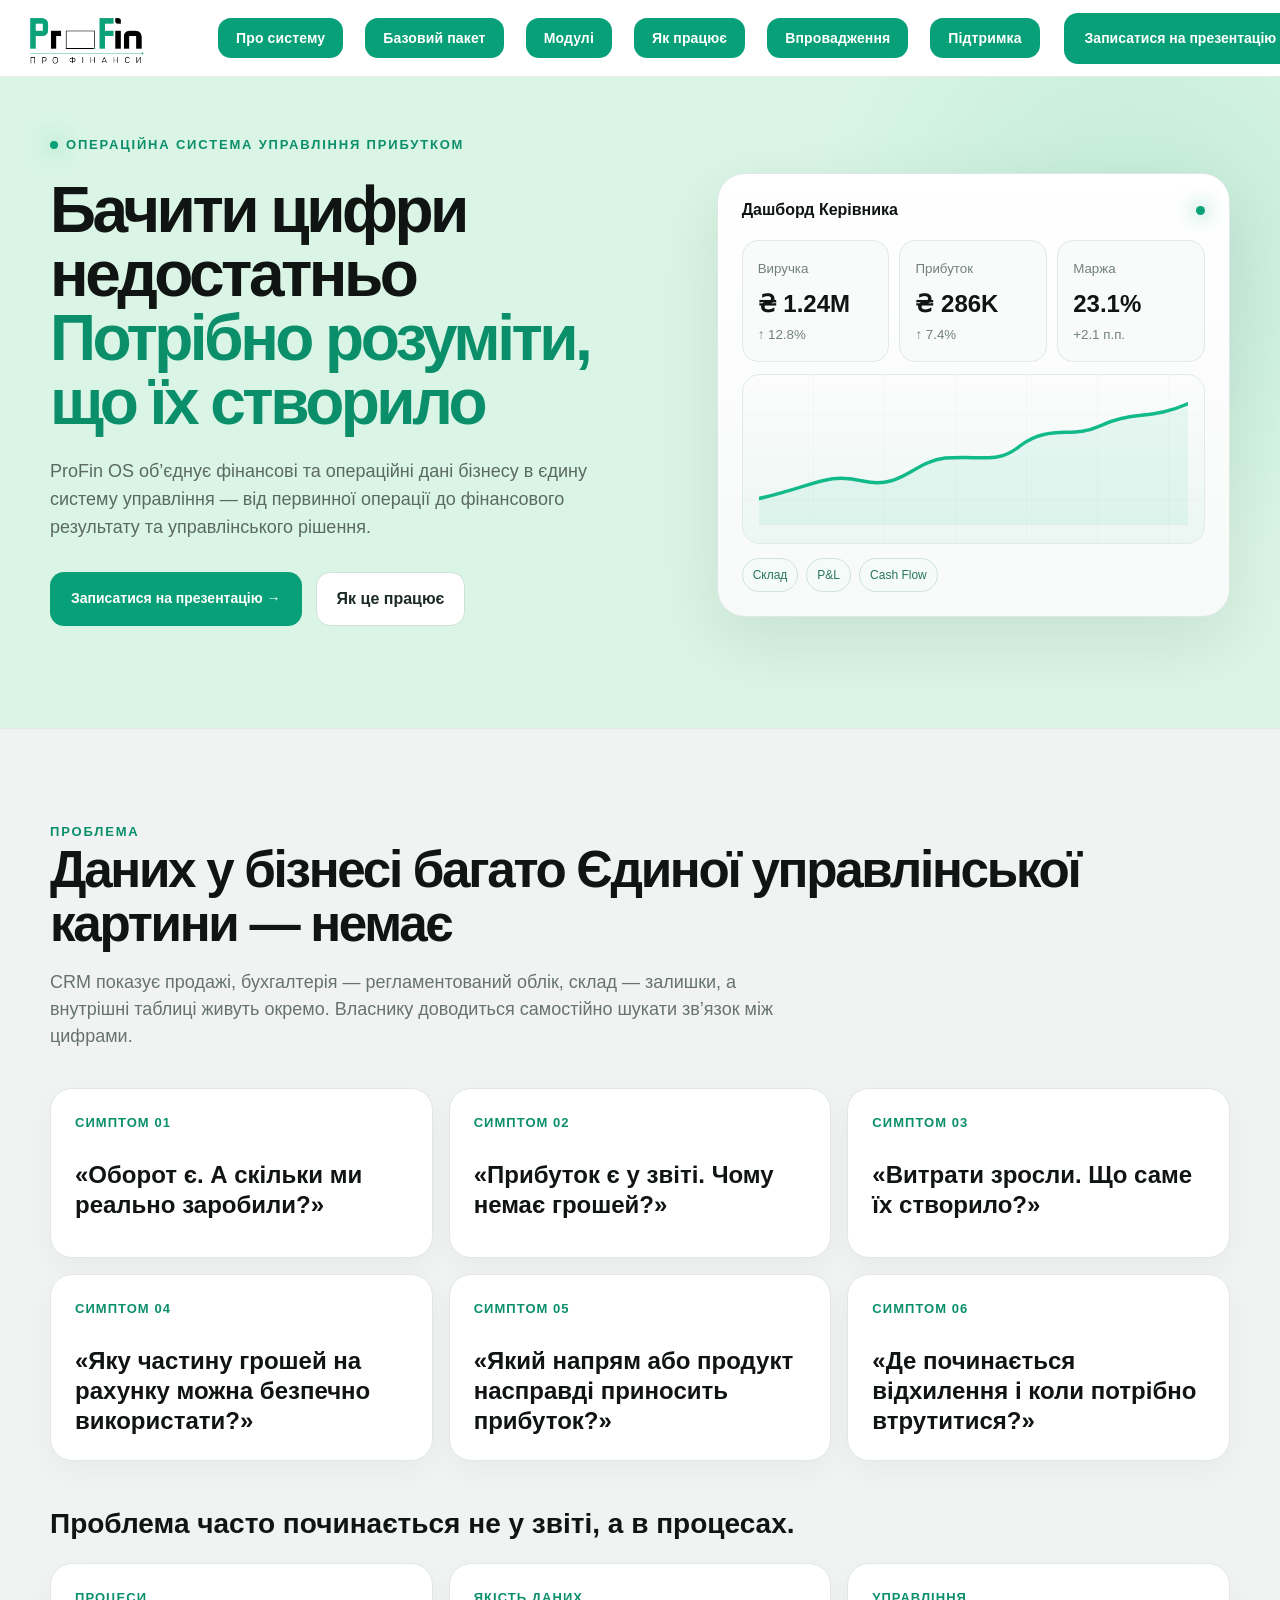
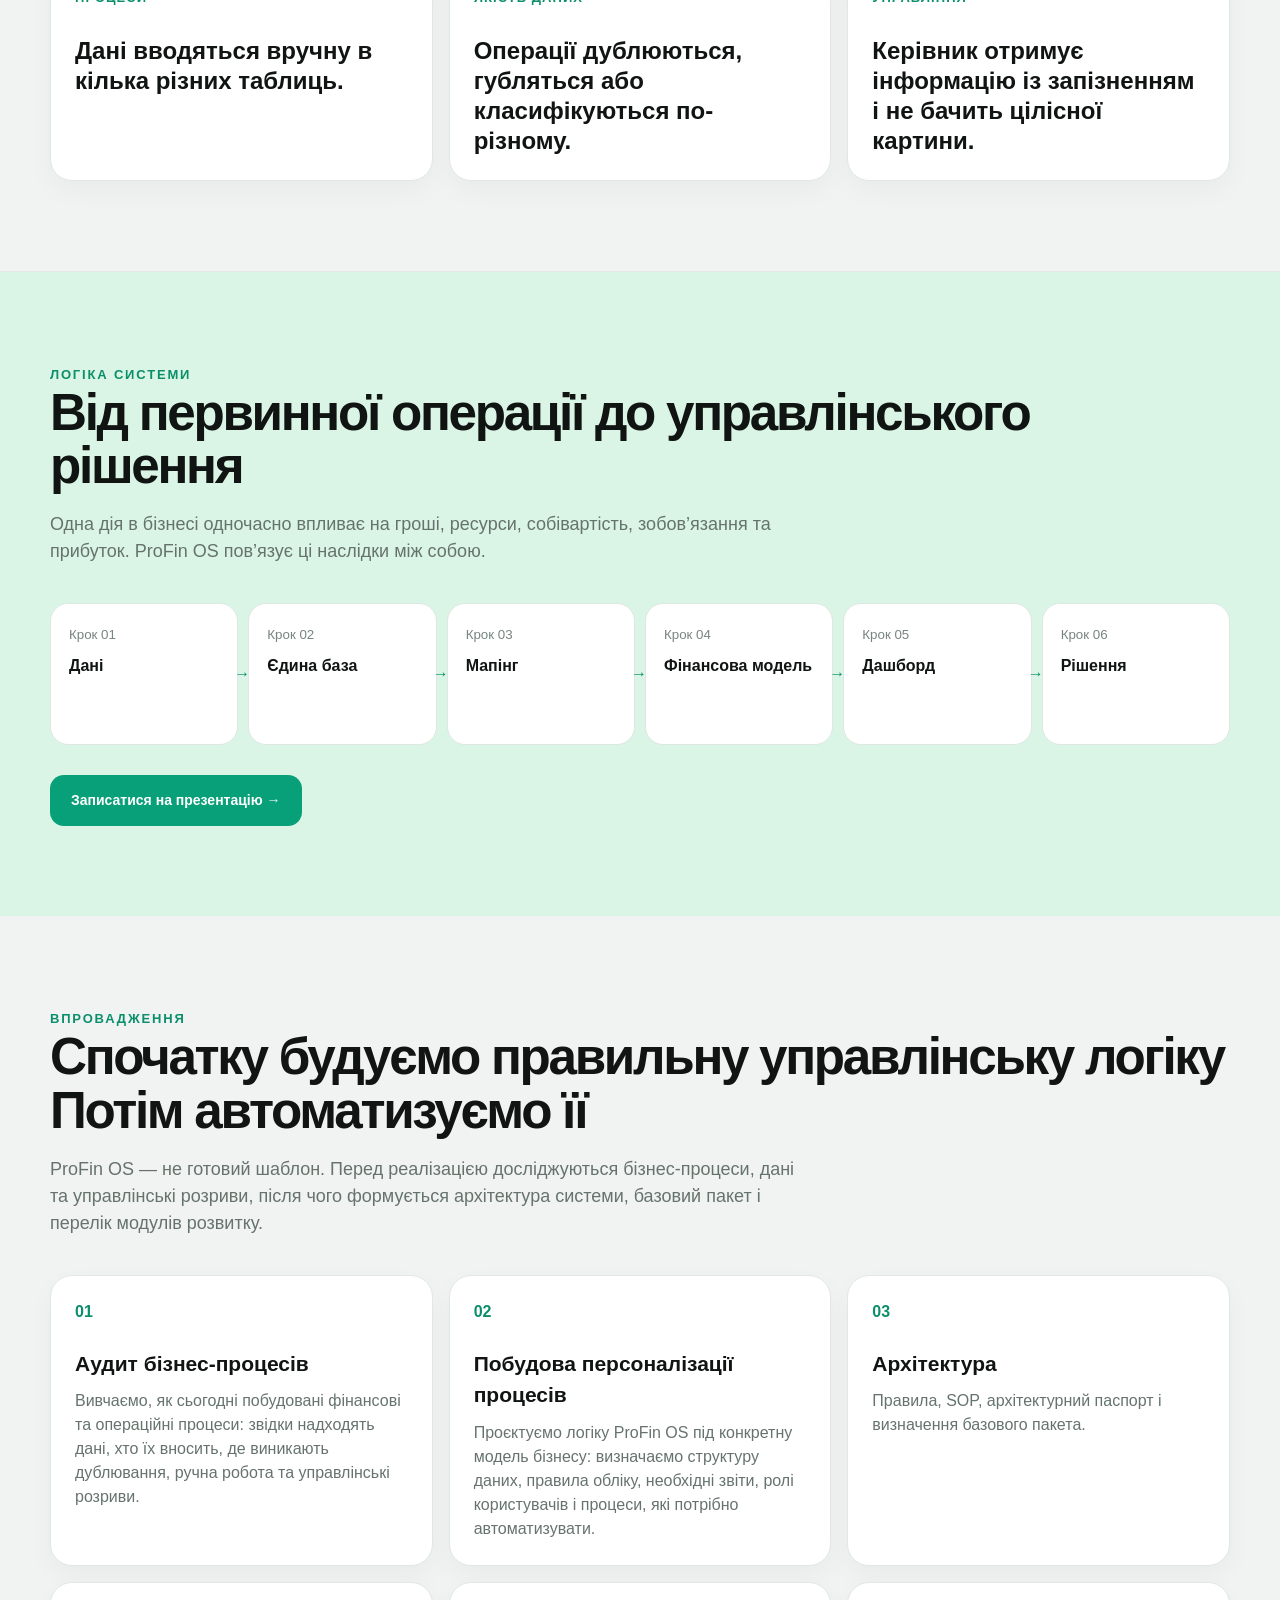
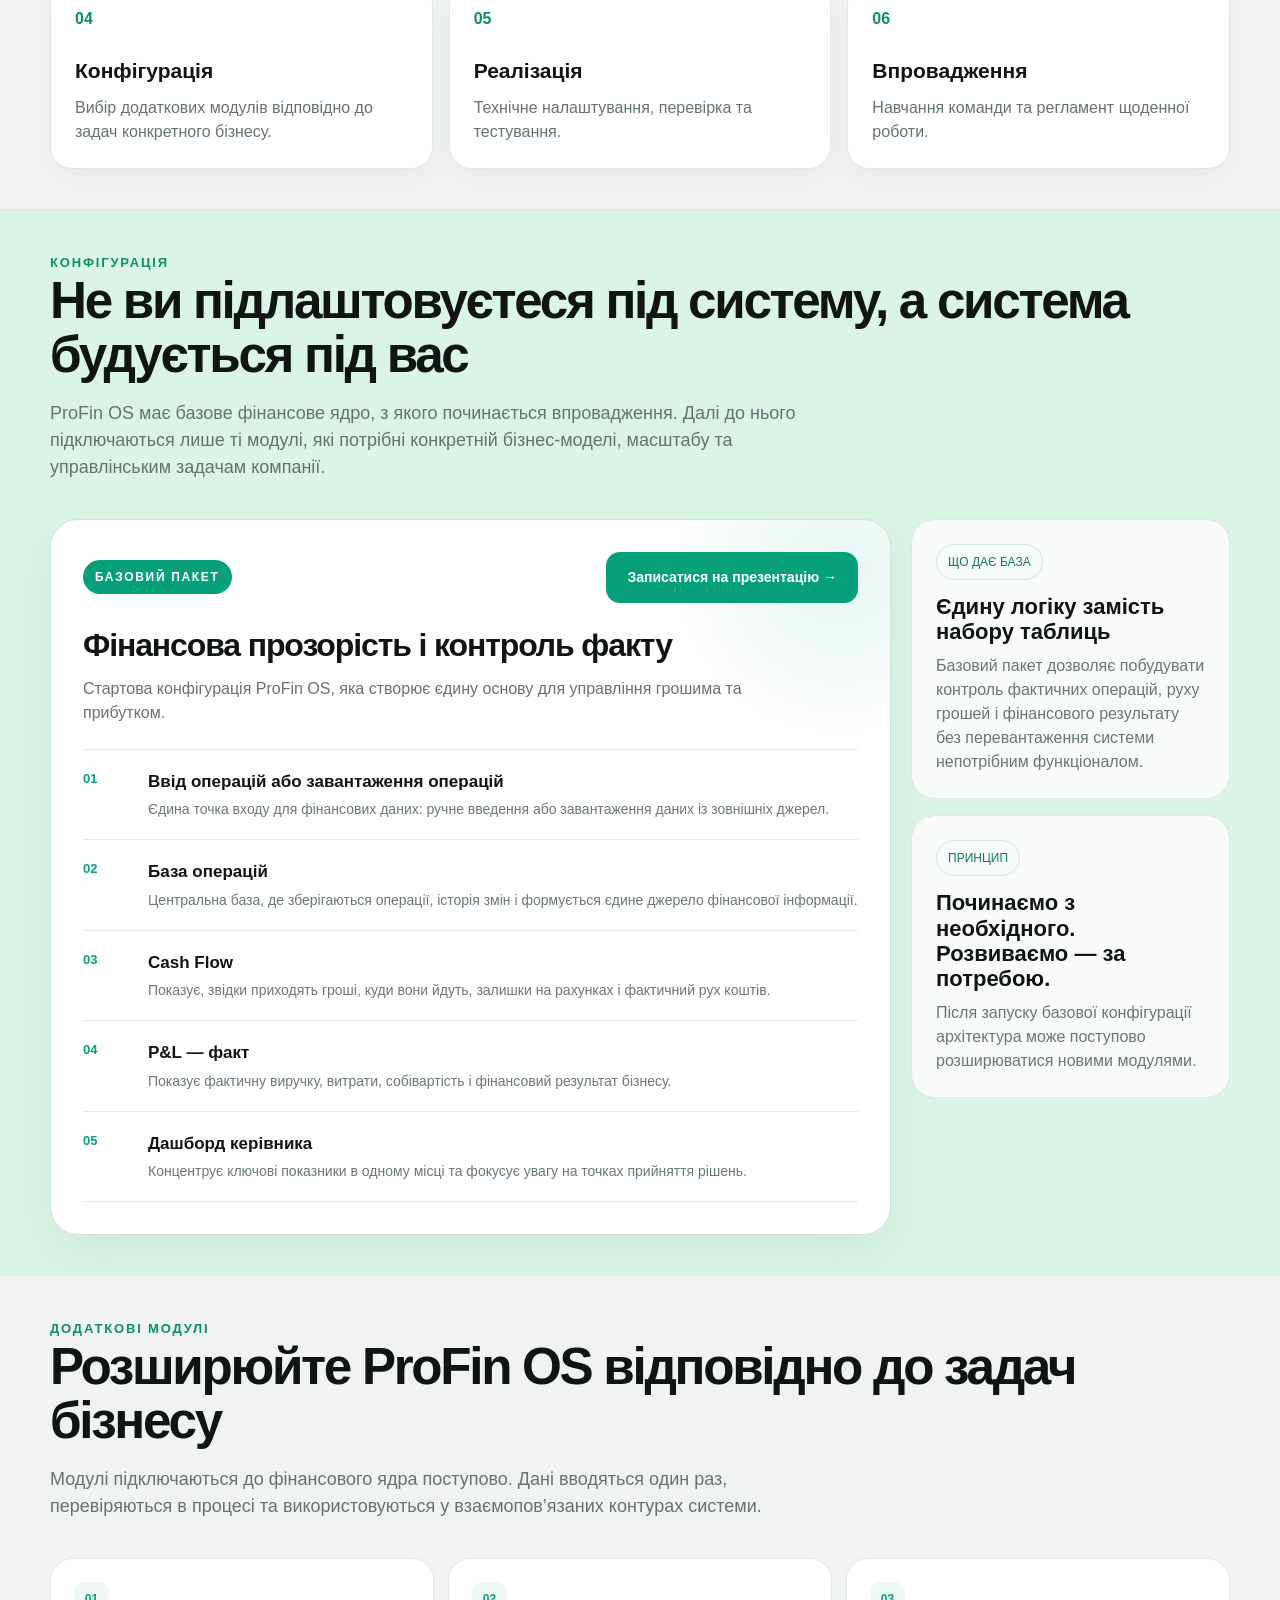
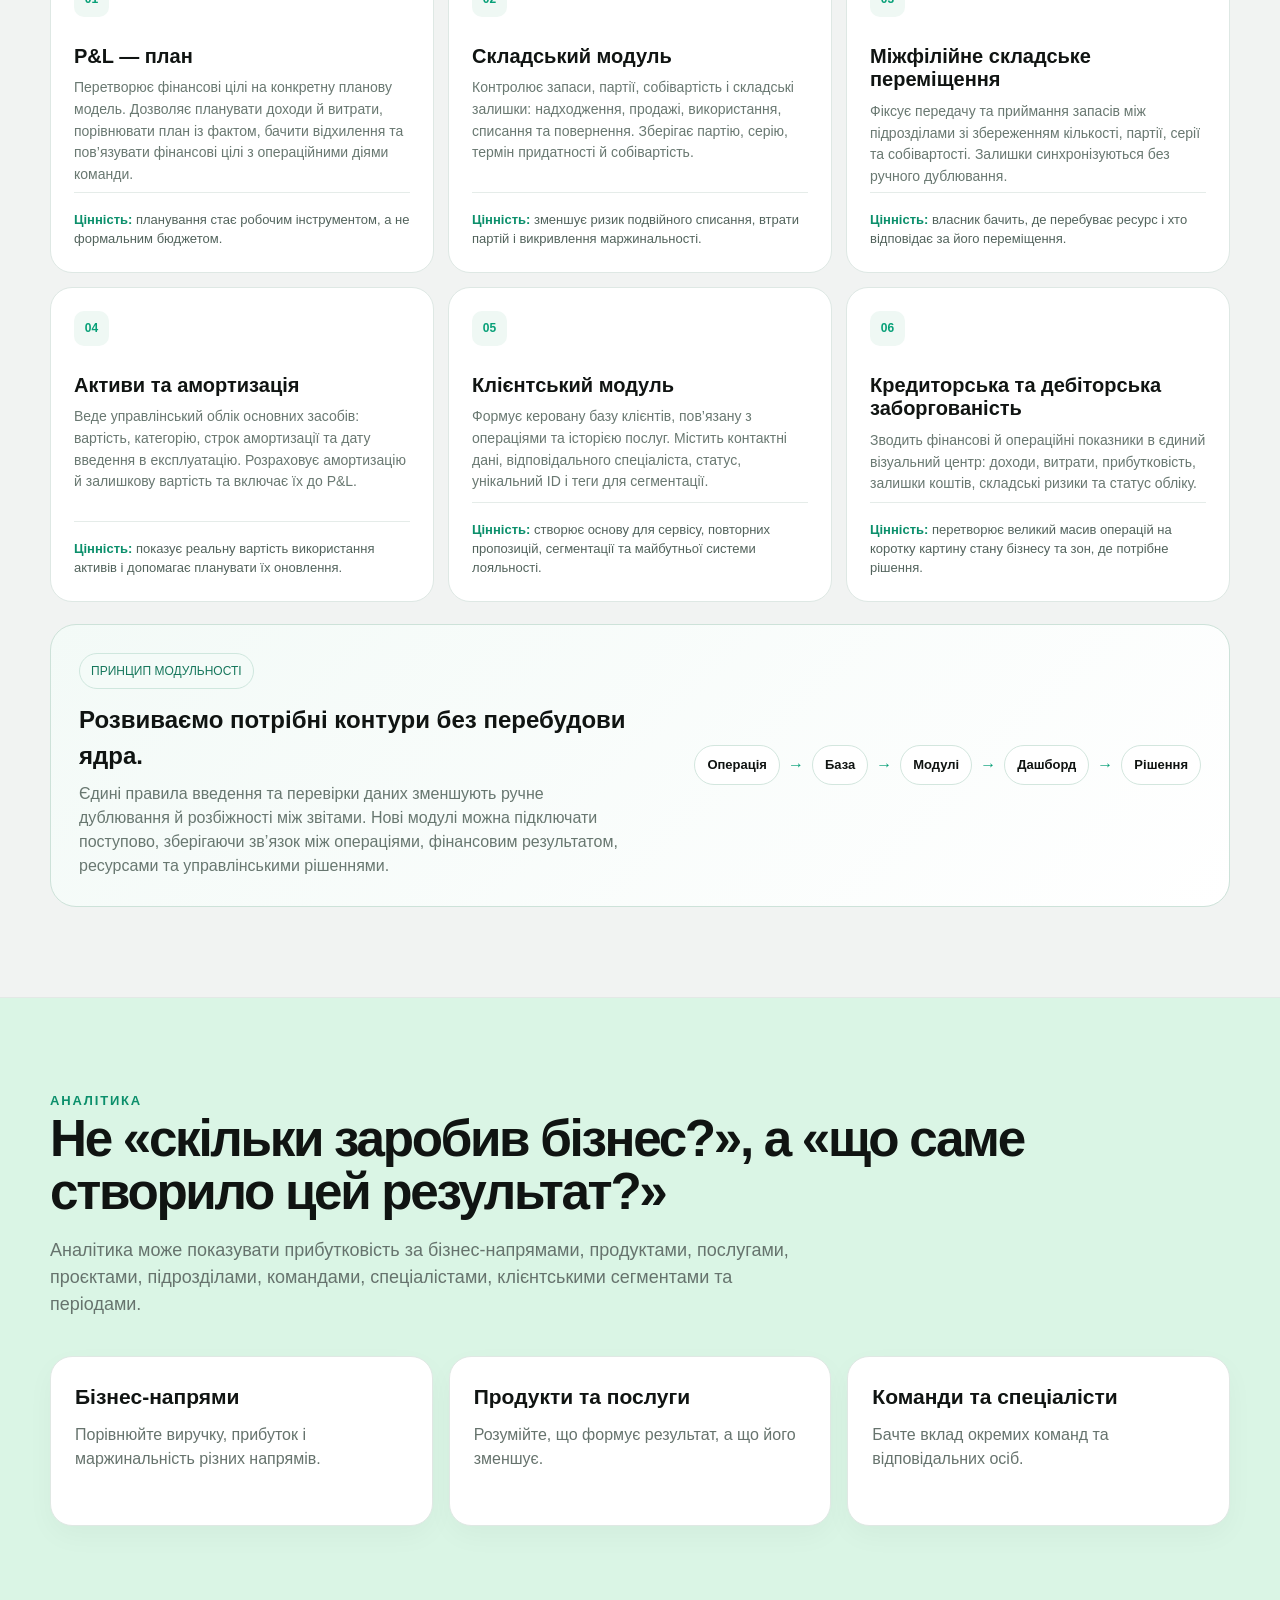
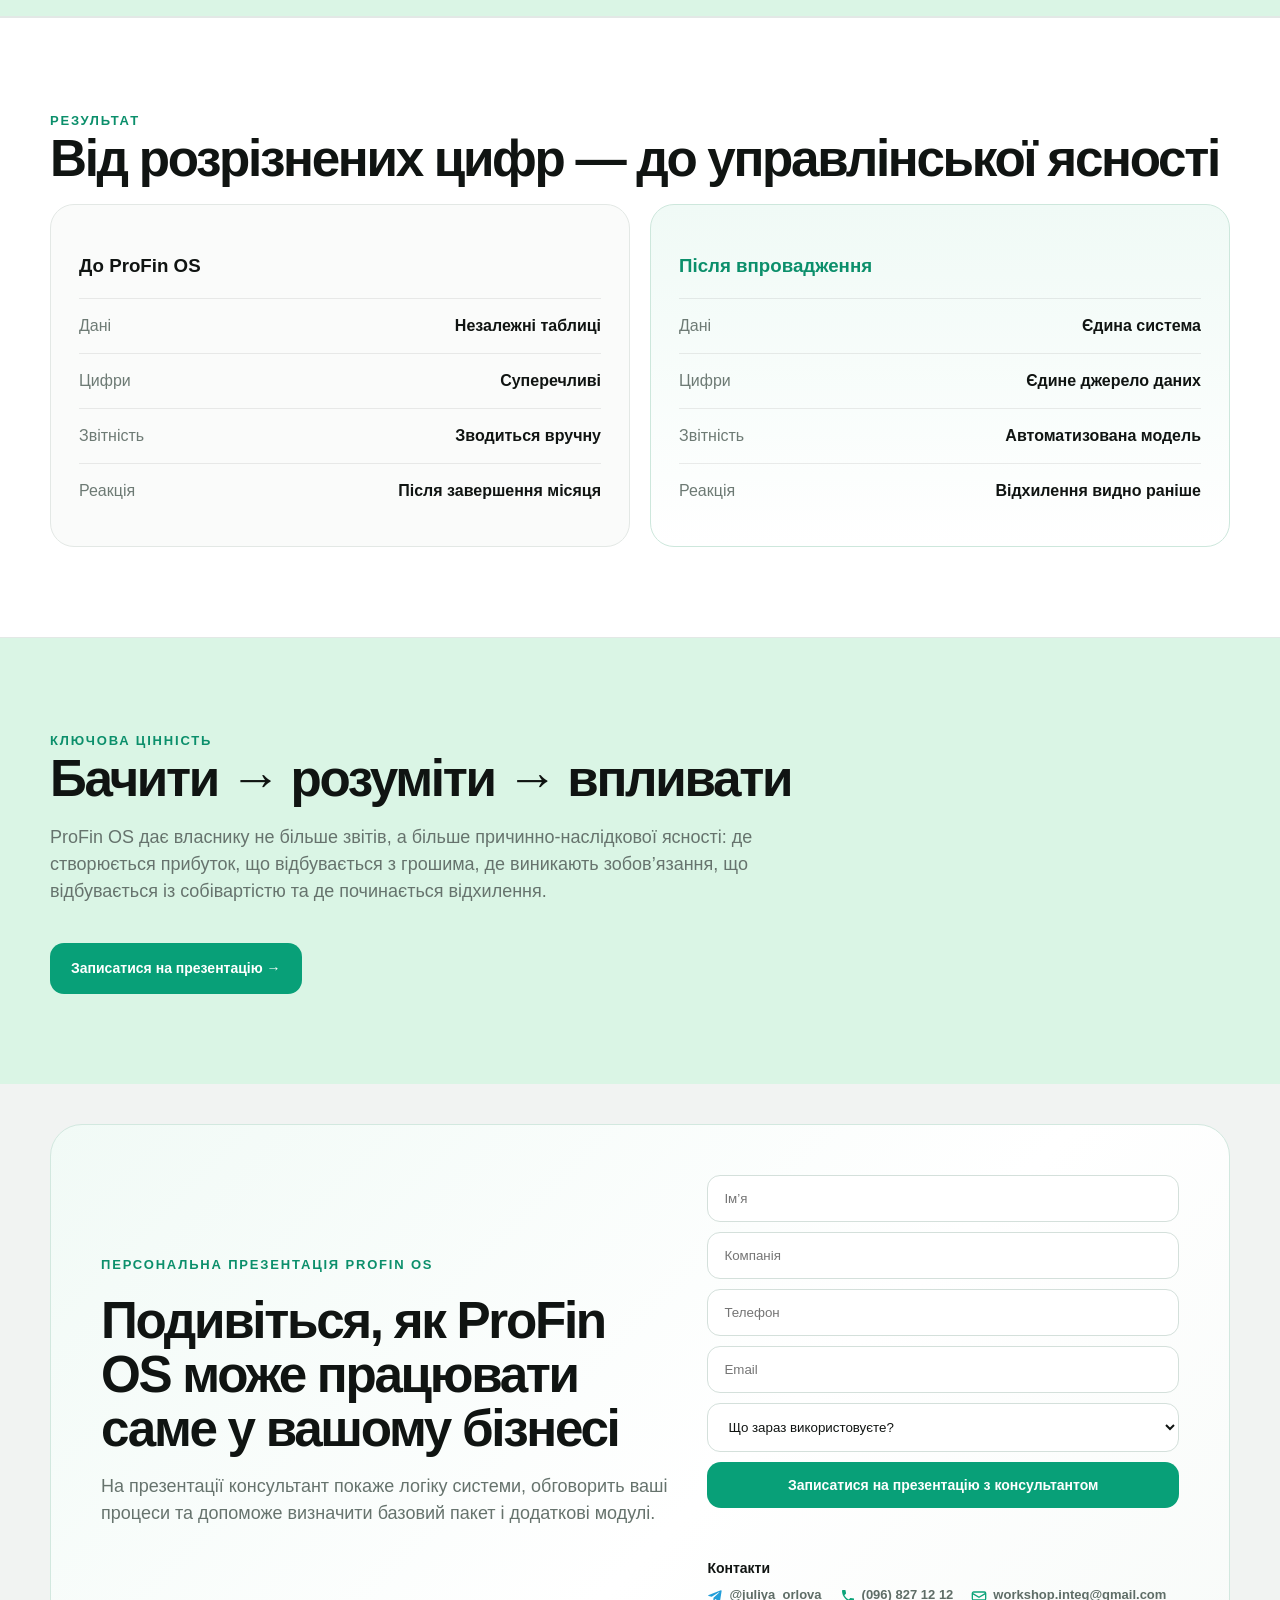
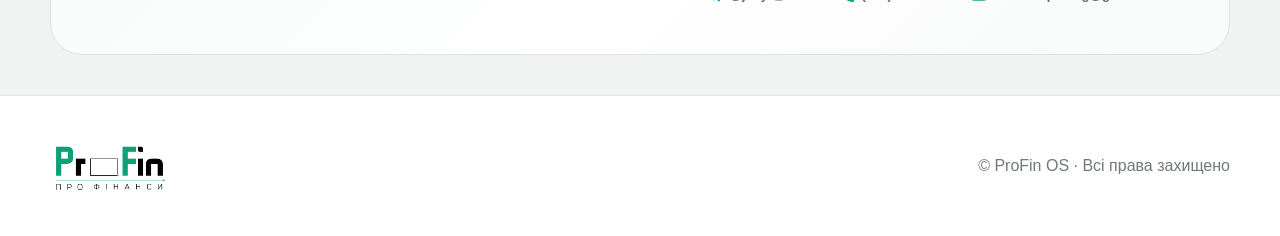
==== commit 4581a65e: "Update landing" ====
--- a/index.html
+++ b/index.html
@@ -365,6 +365,84 @@
     aria-live="polite"
   ></div>
 
+  <div class="form-contacts">
+
+  <div class="form-contacts-title">
+    Контакти
+  </div>
+
+  <div class="form-contacts-list">
+
+    <!-- Telegram -->
+    <a
+      class="form-contact-item"
+      href="https://t.me/juliya_orlova"
+      target="_blank"
+      rel="noopener noreferrer"
+    >
+      <span class="telegram-icon" aria-hidden="true">
+        <svg
+          viewBox="0 0 24 24"
+          xmlns="http://www.w3.org/2000/svg"
+        >
+          <path
+            fill="currentColor"
+            d="M21.94 4.67c.24-1.13-.41-1.58-1.18-1.29L2.68 10.35c-1.23.48-1.21 1.16-.21 1.47l4.64 1.45 10.74-6.78c.51-.34.97-.15.59.19l-8.7 7.85-.34 4.78c.5 0 .72-.23 1-.5l2.41-2.34 5.01 3.7c.92.51 1.58.25 1.81-.86l2.31-14.64Z"
+          />
+        </svg>
+      </span>
+
+      <span>@juliya_orlova</span>
+    </a>
+
+
+    <!-- Phone -->
+    <a
+      class="form-contact-item"
+      href="tel:+380968271212"
+    >
+      <span class="form-contact-icon" aria-hidden="true">
+        <svg viewBox="0 0 24 24">
+          <path
+            fill="currentColor"
+            d="M6.62 10.79C8.06 13.62 10.38 15.94 13.21 17.38L15.41 15.18C15.68 14.91 16.08 14.82 16.43 14.93C17.55 15.3 18.75 15.5 20 15.5C20.55 15.5 21 15.95 21 16.5V20C21 20.55 20.55 21 20 21C10.61 21 3 13.39 3 4C3 3.45 3.45 3 4 3H7.5C8.05 3 8.5 3.45 8.5 4C8.5 5.25 8.7 6.45 9.07 7.57C9.18 7.92 9.09 8.32 8.82 8.59L6.62 10.79Z"
+          />
+        </svg>
+      </span>
+
+      <span>(096) 827 12 12</span>
+    </a>
+
+
+    <!-- Email -->
+    <a
+      class="form-contact-item"
+      href="mailto:workshop.integ@gmail.com"
+    >
+      <span class="form-contact-icon" aria-hidden="true">
+        <svg viewBox="0 0 24 24">
+          <path
+            d="M4 6H20C21.1 6 22 6.9 22 8V16C22 17.1 21.1 18 20 18H4C2.9 18 2 17.1 2 16V8C2 6.9 2.9 6 4 6Z"
+            fill="none"
+            stroke="currentColor"
+            stroke-width="2"
+          />
+          <path
+            d="M22 8L12 14L2 8"
+            fill="none"
+            stroke="currentColor"
+            stroke-width="2"
+          />
+        </svg>
+      </span>
+
+      <span>workshop.integ@gmail.com</span>
+    </a>
+
+  </div>
+
+</div>
+
 </form>
   </div>
 </div>
--- a/style.css
+++ b/style.css
@@ -554,4 +554,76 @@
 #support{
   padding-top:40px;
   padding-bottom:40px;
+}
+
+/* PATCH — compact contacts */
+
+.form-contacts{
+  margin-top:10px;
+}
+
+.form-contacts-title{
+  margin-bottom:8px;
+  font-size:14px;
+  font-weight:700;
+  color:#101412;
+}
+
+.form-contacts-list{
+  display:flex;
+  flex-wrap:wrap;
+  align-items:center;
+  gap:8px 18px;
+}
+
+.form-contact-item{
+  display:inline-flex;
+  align-items:center;
+  gap:6px;
+
+  color:#5F6D67;
+  font-size:13px;
+  font-weight:600;
+  line-height:1.3;
+
+  text-decoration:none;
+  white-space:nowrap;
+}
+
+.form-contact-item:hover{
+  color:#0DA47A;
+}
+
+.form-contact-icon,
+.telegram-icon{
+  display:inline-flex;
+  align-items:center;
+  justify-content:center;
+
+  width:16px !important;
+  height:16px !important;
+  min-width:16px !important;
+  max-width:16px !important;
+  max-height:16px !important;
+
+  flex:0 0 16px;
+}
+
+.form-contact-icon svg,
+.telegram-icon svg{
+  display:block;
+
+  width:16px !important;
+  height:16px !important;
+  min-width:16px !important;
+  max-width:16px !important;
+  max-height:16px !important;
+}
+
+.telegram-icon{
+  color:#229ED9;
+}
+
+.form-contact-icon{
+  color:#0DA47A;
 }
